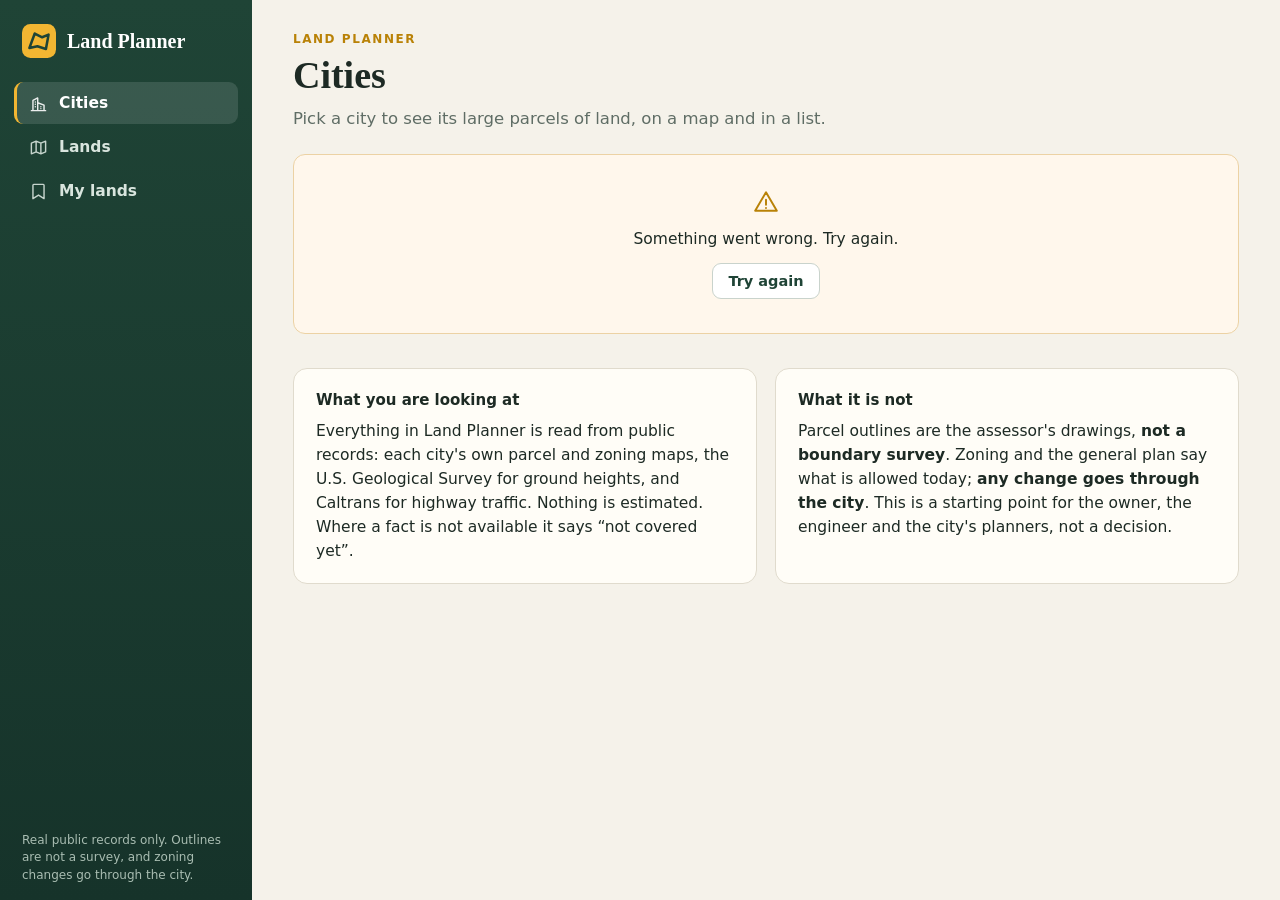
==== web/index.html @ 66069648 "Land Planner is an app: Cities, Lands, My lands and each land's own pages Built by Waggle's coder ag" ====
<!doctype html>
<html lang="en">
<head>
<meta charset="utf-8">
<meta name="viewport" content="width=device-width,initial-scale=1">
<title>Land Planner</title>
<link rel="icon" href="data:image/svg+xml,%3Csvg xmlns='http://www.w3.org/2000/svg' viewBox='0 0 32 32'%3E%3Crect width='32' height='32' rx='8' fill='%23f2b632'/%3E%3Cpath d='M7 22.5 12 9l7 3.5 6-2.5-2.5 13.5-8-2.5-7.5 1.5z' fill='none' stroke='%231f4436' stroke-width='2.4' stroke-linejoin='round'/%3E%3C/svg%3E">
<link rel="stylesheet" href="vendor/leaflet.css">
<link rel="stylesheet" href="style.css">
</head>
<body>
<a class="skip" href="#main">Skip to the page</a>
<div class="app">
  <aside id="side" class="side" aria-label="Land Planner"></aside>
  <main id="main" class="main" tabindex="-1">
    <div class="state loading"><span class="spinner" aria-hidden="true"></span><p>Opening Land Planner…</p></div>
  </main>
</div>
<noscript><p style="padding:24px">Land Planner needs JavaScript turned on in this browser.</p></noscript>
<script src="vendor/leaflet.js"></script>
<script type="module" src="js/main.js"></script>
</body>
</html>
---- web/vendor/leaflet.css ----
/* required styles */

.leaflet-pane,
.leaflet-tile,
.leaflet-marker-icon,
.leaflet-marker-shadow,
.leaflet-tile-container,
.leaflet-pane > svg,
.leaflet-pane > canvas,
.leaflet-zoom-box,
.leaflet-image-layer,
.leaflet-layer {
	position: absolute;
	left: 0;
	top: 0;
	}
.leaflet-container {
	overflow: hidden;
	}
.leaflet-tile,
.leaflet-marker-icon,
.leaflet-marker-shadow {
	-webkit-user-select: none;
	   -moz-user-select: none;
	        user-select: none;
	  -webkit-user-drag: none;
	}
/* Prevents IE11 from highlighting tiles in blue */
.leaflet-tile::selection {
	background: transparent;
}
/* Safari renders non-retina tile on retina better with this, but Chrome is worse */
.leaflet-safari .leaflet-tile {
	image-rendering: -webkit-optimize-contrast;
	}
/* hack that prevents hw layers "stretching" when loading new tiles */
.leaflet-safari .leaflet-tile-container {
	width: 1600px;
	height: 1600px;
	-webkit-transform-origin: 0 0;
	}
.leaflet-marker-icon,
.leaflet-marker-shadow {
	display: block;
	}
/* .leaflet-container svg: reset svg max-width decleration shipped in Joomla! (joomla.org) 3.x */
/* .leaflet-container img: map is broken in FF if you have max-width: 100% on tiles */
.leaflet-container .leaflet-overlay-pane svg {
	max-width: none !important;
	max-height: none !important;
	}
.leaflet-container .leaflet-marker-pane img,
.leaflet-container .leaflet-shadow-pane img,
.leaflet-container .leaflet-tile-pane img,
.leaflet-container img.leaflet-image-layer,
.leaflet-container .leaflet-tile {
	max-width: none !important;
	max-height: none !important;
	width: auto;
	padding: 0;
	}

.leaflet-container img.leaflet-tile {
	/* See: https://bugs.chromium.org/p/chromium/issues/detail?id=600120 */
	mix-blend-mode: plus-lighter;
}

.leaflet-container.leaflet-touch-zoom {
	-ms-touch-action: pan-x pan-y;
	touch-action: pan-x pan-y;
	}
.leaflet-container.leaflet-touch-drag {
	-ms-touch-action: pinch-zoom;
	/* Fallback for FF which doesn't support pinch-zoom */
	touch-action: none;
	touch-action: pinch-zoom;
}
.leaflet-container.leaflet-touch-drag.leaflet-touch-zoom {
	-ms-touch-action: none;
	touch-action: none;
}
.leaflet-container {
	-webkit-tap-highlight-color: transparent;
}
.leaflet-container a {
	-webkit-tap-highlight-color: rgba(51, 181, 229, 0.4);
}
.leaflet-tile {
	filter: inherit;
	visibility: hidden;
	}
.leaflet-tile-loaded {
	visibility: inherit;
	}
.leaflet-zoom-box {
	width: 0;
	height: 0;
	-moz-box-sizing: border-box;
	     box-sizing: border-box;
	z-index: 800;
	}
/* workaround for https://bugzilla.mozilla.org/show_bug.cgi?id=888319 */
.leaflet-overlay-pane svg {
	-moz-user-select: none;
	}

.leaflet-pane         { z-index: 400; }

.leaflet-tile-pane    { z-index: 200; }
.leaflet-overlay-pane { z-index: 400; }
.leaflet-shadow-pane  { z-index: 500; }
.leaflet-marker-pane  { z-index: 600; }
.leaflet-tooltip-pane   { z-index: 650; }
.leaflet-popup-pane   { z-index: 700; }

.leaflet-map-pane canvas { z-index: 100; }
.leaflet-map-pane svg    { z-index: 200; }

.leaflet-vml-shape {
	width: 1px;
	height: 1px;
	}
.lvml {
	behavior: url(#default#VML);
	display: inline-block;
	position: absolute;
	}


/* control positioning */

.leaflet-control {
	position: relative;
	z-index: 800;
	pointer-events: visiblePainted; /* IE 9-10 doesn't have auto */
	pointer-events: auto;
	}
.leaflet-top,
.leaflet-bottom {
	position: absolute;
	z-index: 1000;
	pointer-events: none;
	}
.leaflet-top {
	top: 0;
	}
.leaflet-right {
	right: 0;
	}
.leaflet-bottom {
	bottom: 0;
	}
.leaflet-left {
	left: 0;
	}
.leaflet-control {
	float: left;
	clear: both;
	}
.leaflet-right .leaflet-control {
	float: right;
	}
.leaflet-top .leaflet-control {
	margin-top: 10px;
	}
.leaflet-bottom .leaflet-control {
	margin-bottom: 10px;
	}
.leaflet-left .leaflet-control {
	margin-left: 10px;
	}
.leaflet-right .leaflet-control {
	margin-right: 10px;
	}


/* zoom and fade animations */

.leaflet-fade-anim .leaflet-popup {
	opacity: 0;
	-webkit-transition: opacity 0.2s linear;
	   -moz-transition: opacity 0.2s linear;
	        transition: opacity 0.2s linear;
	}
.leaflet-fade-anim .leaflet-map-pane .leaflet-popup {
	opacity: 1;
	}
.leaflet-zoom-animated {
	-webkit-transform-origin: 0 0;
	    -ms-transform-origin: 0 0;
	        transform-origin: 0 0;
	}
svg.leaflet-zoom-animated {
	will-change: transform;
}

.leaflet-zoom-anim .leaflet-zoom-animated {
	-webkit-transition: -webkit-transform 0.25s cubic-bezier(0,0,0.25,1);
	   -moz-transition:    -moz-transform 0.25s cubic-bezier(0,0,0.25,1);
	        transition:         transform 0.25s cubic-bezier(0,0,0.25,1);
	}
.leaflet-zoom-anim .leaflet-tile,
.leaflet-pan-anim .leaflet-tile {
	-webkit-transition: none;
	   -moz-transition: none;
	        transition: none;
	}

.leaflet-zoom-anim .leaflet-zoom-hide {
	visibility: hidden;
	}


/* cursors */

.leaflet-interactive {
	cursor: pointer;
	}
.leaflet-grab {
	cursor: -webkit-grab;
	cursor:    -moz-grab;
	cursor:         grab;
	}
.leaflet-crosshair,
.leaflet-crosshair .leaflet-interactive {
	cursor: crosshair;
	}
.leaflet-popup-pane,
.leaflet-control {
	cursor: auto;
	}
.leaflet-dragging .leaflet-grab,
.leaflet-dragging .leaflet-grab .leaflet-interactive,
.leaflet-dragging .leaflet-marker-draggable {
	cursor: move;
	cursor: -webkit-grabbing;
	cursor:    -moz-grabbing;
	cursor:         grabbing;
	}

/* marker & overlays interactivity */
.leaflet-marker-icon,
.leaflet-marker-shadow,
.leaflet-image-layer,
.leaflet-pane > svg path,
.leaflet-tile-container {
	pointer-events: none;
	}

.leaflet-marker-icon.leaflet-interactive,
.leaflet-image-layer.leaflet-interactive,
.leaflet-pane > svg path.leaflet-interactive,
svg.leaflet-image-layer.leaflet-interactive path {
	pointer-events: visiblePainted; /* IE 9-10 doesn't have auto */
	pointer-events: auto;
	}

/* visual tweaks */

.leaflet-container {
	background: #ddd;
	outline-offset: 1px;
	}
.leaflet-container a {
	color: #0078A8;
	}
.leaflet-zoom-box {
	border: 2px dotted #38f;
	background: rgba(255,255,255,0.5);
	}


/* general typography */
.leaflet-container {
	font-family: "Helvetica Neue", Arial, Helvetica, sans-serif;
	font-size: 12px;
	font-size: 0.75rem;
	line-height: 1.5;
	}


/* general toolbar styles */

.leaflet-bar {
	box-shadow: 0 1px 5px rgba(0,0,0,0.65);
	border-radius: 4px;
	}
.leaflet-bar a {
	background-color: #fff;
	border-bottom: 1px solid #ccc;
	width: 26px;
	height: 26px;
	line-height: 26px;
	display: block;
	text-align: center;
	text-decoration: none;
	color: black;
	}
.leaflet-bar a,
.leaflet-control-layers-toggle {
	background-position: 50% 50%;
	background-repeat: no-repeat;
	display: block;
	}
.leaflet-bar a:hover,
.leaflet-bar a:focus {
	background-color: #f4f4f4;
	}
.leaflet-bar a:first-child {
	border-top-left-radius: 4px;
	border-top-right-radius: 4px;
	}
.leaflet-bar a:last-child {
	border-bottom-left-radius: 4px;
	border-bottom-right-radius: 4px;
	border-bottom: none;
	}
.leaflet-bar a.leaflet-disabled {
	cursor: default;
	background-color: #f4f4f4;
	color: #bbb;
	}

.leaflet-touch .leaflet-bar a {
	width: 30px;
	height: 30px;
	line-height: 30px;
	}
.leaflet-touch .leaflet-bar a:first-child {
	border-top-left-radius: 2px;
	border-top-right-radius: 2px;
	}
.leaflet-touch .leaflet-bar a:last-child {
	border-bottom-left-radius: 2px;
	border-bottom-right-radius: 2px;
	}

/* zoom control */

.leaflet-control-zoom-in,
.leaflet-control-zoom-out {
	font: bold 18px 'Lucida Console', Monaco, monospace;
	text-indent: 1px;
	}

.leaflet-touch .leaflet-control-zoom-in, .leaflet-touch .leaflet-control-zoom-out  {
	font-size: 22px;
	}


/* layers control */

.leaflet-control-layers {
	box-shadow: 0 1px 5px rgba(0,0,0,0.4);
	background: #fff;
	border-radius: 5px;
	}
.leaflet-control-layers-toggle {
	background-image: url(images/layers.png);
	width: 36px;
	height: 36px;
	}
.leaflet-retina .leaflet-control-layers-toggle {
	background-image: url(images/layers-2x.png);
	background-size: 26px 26px;
	}
.leaflet-touch .leaflet-control-layers-toggle {
	width: 44px;
	height: 44px;
	}
.leaflet-control-layers .leaflet-control-layers-list,
.leaflet-control-layers-expanded .leaflet-control-layers-toggle {
	display: none;
	}
.leaflet-control-layers-expanded .leaflet-control-layers-list {
	display: block;
	position: relative;
	}
.leaflet-control-layers-expanded {
	padding: 6px 10px 6px 6px;
	color: #333;
	background: #fff;
	}
.leaflet-control-layers-scrollbar {
	overflow-y: scroll;
	overflow-x: hidden;
	padding-right: 5px;
	}
.leaflet-control-layers-selector {
	margin-top: 2px;
	position: relative;
	top: 1px;
	}
.leaflet-control-layers label {
	display: block;
	font-size: 13px;
	font-size: 1.08333em;
	}
.leaflet-control-layers-separator {
	height: 0;
	border-top: 1px solid #ddd;
	margin: 5px -10px 5px -6px;
	}

/* Default icon URLs */
.leaflet-default-icon-path { /* used only in path-guessing heuristic, see L.Icon.Default */
	background-image: url(images/marker-icon.png);
	}


/* attribution and scale controls */

.leaflet-container .leaflet-control-attribution {
	background: #fff;
	background: rgba(255, 255, 255, 0.8);
	margin: 0;
	}
.leaflet-control-attribution,
.leaflet-control-scale-line {
	padding: 0 5px;
	color: #333;
	line-height: 1.4;
	}
.leaflet-control-attribution a {
	text-decoration: none;
	}
.leaflet-control-attribution a:hover,
.leaflet-control-attribution a:focus {
	text-decoration: underline;
	}
.leaflet-attribution-flag {
	display: inline !important;
	vertical-align: baseline !important;
	width: 1em;
	height: 0.6669em;
	}
.leaflet-left .leaflet-control-scale {
	margin-left: 5px;
	}
.leaflet-bottom .leaflet-control-scale {
	margin-bottom: 5px;
	}
.leaflet-control-scale-line {
	border: 2px solid #777;
	border-top: none;
	line-height: 1.1;
	padding: 2px 5px 1px;
	white-space: nowrap;
	-moz-box-sizing: border-box;
	     box-sizing: border-box;
	background: rgba(255, 255, 255, 0.8);
	text-shadow: 1px 1px #fff;
	}
.leaflet-control-scale-line:not(:first-child) {
	border-top: 2px solid #777;
	border-bottom: none;
	margin-top: -2px;
	}
.leaflet-control-scale-line:not(:first-child):not(:last-child) {
	border-bottom: 2px solid #777;
	}

.leaflet-touch .leaflet-control-attribution,
.leaflet-touch .leaflet-control-layers,
.leaflet-touch .leaflet-bar {
	box-shadow: none;
	}
.leaflet-touch .leaflet-control-layers,
.leaflet-touch .leaflet-bar {
	border: 2px solid rgba(0,0,0,0.2);
	background-clip: padding-box;
	}


/* popup */

.leaflet-popup {
	position: absolute;
	text-align: center;
	margin-bottom: 20px;
	}
.leaflet-popup-content-wrapper {
	padding: 1px;
	text-align: left;
	border-radius: 12px;
	}
.leaflet-popup-content {
	margin: 13px 24px 13px 20px;
	line-height: 1.3;
	font-size: 13px;
	font-size: 1.08333em;
	min-height: 1px;
	}
.leaflet-popup-content p {
	margin: 17px 0;
	margin: 1.3em 0;
	}
.leaflet-popup-tip-container {
	width: 40px;
	height: 20px;
	position: absolute;
	left: 50%;
	margin-top: -1px;
	margin-left: -20px;
	overflow: hidden;
	pointer-events: none;
	}
.leaflet-popup-tip {
	width: 17px;
	height: 17px;
	padding: 1px;

	margin: -10px auto 0;
	pointer-events: auto;

	-webkit-transform: rotate(45deg);
	   -moz-transform: rotate(45deg);
	    -ms-transform: rotate(45deg);
	        transform: rotate(45deg);
	}
.leaflet-popup-content-wrapper,
.leaflet-popup-tip {
	background: white;
	color: #333;
	box-shadow: 0 3px 14px rgba(0,0,0,0.4);
	}
.leaflet-container a.leaflet-popup-close-button {
	position: absolute;
	top: 0;
	right: 0;
	border: none;
	text-align: center;
	width: 24px;
	height: 24px;
	font: 16px/24px Tahoma, Verdana, sans-serif;
	color: #757575;
	text-decoration: none;
	background: transparent;
	}
.leaflet-container a.leaflet-popup-close-button:hover,
.leaflet-container a.leaflet-popup-close-button:focus {
	color: #585858;
	}
.leaflet-popup-scrolled {
	overflow: auto;
	}

.leaflet-oldie .leaflet-popup-content-wrapper {
	-ms-zoom: 1;
	}
.leaflet-oldie .leaflet-popup-tip {
	width: 24px;
	margin: 0 auto;

	-ms-filter: "progid:DXImageTransform.Microsoft.Matrix(M11=0.70710678, M12=0.70710678, M21=-0.70710678, M22=0.70710678)";
	filter: progid:DXImageTransform.Microsoft.Matrix(M11=0.70710678, M12=0.70710678, M21=-0.70710678, M22=0.70710678);
	}

.leaflet-oldie .leaflet-control-zoom,
.leaflet-oldie .leaflet-control-layers,
.leaflet-oldie .leaflet-popup-content-wrapper,
.leaflet-oldie .leaflet-popup-tip {
	border: 1px solid #999;
	}


/* div icon */

.leaflet-div-icon {
	background: #fff;
	border: 1px solid #666;
	}


/* Tooltip */
/* Base styles for the element that has a tooltip */
.leaflet-tooltip {
	position: absolute;
	padding: 6px;
	background-color: #fff;
	border: 1px solid #fff;
	border-radius: 3px;
	color: #222;
	white-space: nowrap;
	-webkit-user-select: none;
	-moz-user-select: none;
	-ms-user-select: none;
	user-select: none;
	pointer-events: none;
	box-shadow: 0 1px 3px rgba(0,0,0,0.4);
	}
.leaflet-tooltip.leaflet-interactive {
	cursor: pointer;
	pointer-events: auto;
	}
.leaflet-tooltip-top:before,
.leaflet-tooltip-bottom:before,
.leaflet-tooltip-left:before,
.leaflet-tooltip-right:before {
	position: absolute;
	pointer-events: none;
	border: 6px solid transparent;
	background: transparent;
	content: "";
	}

/* Directions */

.leaflet-tooltip-bottom {
	margin-top: 6px;
}
.leaflet-tooltip-top {
	margin-top: -6px;
}
.leaflet-tooltip-bottom:before,
.leaflet-tooltip-top:before {
	left: 50%;
	margin-left: -6px;
	}
.leaflet-tooltip-top:before {
	bottom: 0;
	margin-bottom: -12px;
	border-top-color: #fff;
	}
.leaflet-tooltip-bottom:before {
	top: 0;
	margin-top: -12px;
	margin-left: -6px;
	border-bottom-color: #fff;
	}
.leaflet-tooltip-left {
	margin-left: -6px;
}
.leaflet-tooltip-right {
	margin-left: 6px;
}
.leaflet-tooltip-left:before,
.leaflet-tooltip-right:before {
	top: 50%;
	margin-top: -6px;
	}
.leaflet-tooltip-left:before {
	right: 0;
	margin-right: -12px;
	border-left-color: #fff;
	}
.leaflet-tooltip-right:before {
	left: 0;
	margin-left: -12px;
	border-right-color: #fff;
	}

/* Printing */

@media print {
	/* Prevent printers from removing background-images of controls. */
	.leaflet-control {
		-webkit-print-color-adjust: exact;
		print-color-adjust: exact;
		}
	}
---- web/style.css ----
:root{
  --ink:#1d2a24;--muted:#5f6d65;--paper:#f5f2ea;--card:#fff;--green:#1f4436;--green-deep:#16332a;--green-soft:#e6efe9;
  --gold:#f2b632;--gold-deep:#b98207;--line:#e0dbcd;--line-soft:#ece8dc;--red:#a53a2b;--side:252px;
  --shadow:0 1px 2px #1d2a2410,0 6px 18px #1d2a240d;
}
*{box-sizing:border-box}
[hidden]{display:none!important}
html,body{height:100%}
body{margin:0;background:var(--paper);color:var(--ink);font:15.5px/1.55 "Segoe UI",system-ui,-apple-system,sans-serif}
h1,h2{font-family:Georgia,"Times New Roman",serif;font-weight:600;line-height:1.2;margin:0}
h1{font-size:clamp(28px,3.4vw,38px)}
h2{font-size:21px;margin-bottom:12px}
h3{font-size:15px;margin:0 0 6px}
p{margin:0 0 10px}
a{color:var(--green)}
b{font-weight:650}
.skip{position:absolute;left:-999px;top:8px;background:#fff;padding:8px 12px;border-radius:8px;z-index:3000}
.skip:focus{left:8px}
:focus-visible{outline:3px solid var(--gold);outline-offset:2px}

/* ---- frame */
.app{display:grid;grid-template-columns:var(--side) minmax(0,1fr);min-height:100%}
.side{background:linear-gradient(180deg,var(--green) 0%,var(--green-deep) 100%);color:#e8f0eb;padding:20px 14px 16px;
  position:sticky;top:0;height:100vh;overflow-y:auto;display:flex;flex-direction:column;gap:6px}
.brand{display:flex;align-items:center;gap:11px;color:#fff;text-decoration:none;font:600 20px/1 Georgia,serif;padding:4px 8px 18px}
.brand svg{width:34px;height:34px;flex:none}
.side nav{display:flex;flex-direction:column;gap:2px}
.nav{display:flex;align-items:center;gap:11px;padding:9px 12px;border-radius:9px;color:#d9e5de;text-decoration:none;font-weight:550;border-left:3px solid transparent}
.nav:hover{background:#ffffff14;color:#fff}
.nav.on{background:#ffffff1f;color:#fff;border-left-color:var(--gold)}
.nav .icon{width:19px;height:19px;flex:none;opacity:.9}
.nav.sub{padding:7px 12px 7px 14px;font-weight:500;font-size:14.5px}
.badge{margin-left:auto;background:var(--gold);color:#2b2105;font:700 12px/1 "Segoe UI",sans-serif;font-style:normal;padding:4px 8px;border-radius:99px}
.side-land{margin-top:16px;padding-top:14px;border-top:1px solid #ffffff22}
.side-title{font-size:11.5px;letter-spacing:.13em;text-transform:uppercase;color:var(--gold);margin:0 0 6px 12px}
.side-parcel{display:block;padding:6px 12px 10px;color:#fff;text-decoration:none}
.side-parcel b{display:block;font:600 17px/1.2 Georgia,serif}
.side-parcel span{font-size:13px;color:#c5d5cc}
.side-foot{margin:auto 8px 0;padding-top:18px;font-size:12px;line-height:1.45;color:#a9bdb2}
.main{padding:30px clamp(18px,3.2vw,44px) 56px;min-width:0;outline:none}
.main>*{max-width:1180px}
.main.lands>*{max-width:1560px}

/* ---- page head */
.page-head{margin-bottom:22px}
.kicker{margin:0 0 4px;text-transform:uppercase;letter-spacing:.13em;font-size:12px;font-weight:650;color:var(--gold-deep)}
.kicker a{color:inherit;text-decoration:none}
.kicker a:hover{text-decoration:underline}
.kicker.dark{color:var(--muted)}
.lead{color:var(--muted);font-size:16.5px;margin:8px 0 0;max-width:820px}
.head-row{display:flex;flex-wrap:wrap;gap:14px 24px;align-items:flex-end;justify-content:space-between}
.head-actions{display:flex;flex-wrap:wrap;gap:8px;align-items:center}
.tabs{display:flex;flex-wrap:wrap;gap:2px;margin-top:20px;border-bottom:1px solid var(--line)}
.tabs a{display:flex;align-items:center;gap:8px;padding:10px 15px;color:var(--muted);text-decoration:none;font-weight:600;border-bottom:3px solid transparent;margin-bottom:-1px;border-radius:8px 8px 0 0}
.tabs a:hover{color:var(--ink);background:#fff8}
.tabs a.on{color:var(--green);border-bottom-color:var(--gold);background:#fff}
.tabs .icon{width:17px;height:17px}

/* ---- building blocks */
section{margin:0 0 30px}
.card{background:var(--card);border:1px solid var(--line);border-radius:14px;padding:20px 22px;box-shadow:var(--shadow)}
.card.soft{background:#fffdf7;box-shadow:none}
.card.flush{padding:0;overflow:hidden}
.card>:last-child{margin-bottom:0}
.two{display:grid;grid-template-columns:repeat(auto-fit,minmax(min(340px,100%),1fr));gap:18px;align-items:start}
.two.wide-left{grid-template-columns:minmax(0,1.5fr) minmax(300px,1fr)}
.note-row{display:grid;grid-template-columns:repeat(auto-fit,minmax(min(340px,100%),1fr));gap:18px;margin-top:34px}
.muted{color:var(--muted)}
.fine{color:var(--muted);font-size:13px;line-height:1.5;margin-top:10px}
.fine.foot{margin-top:16px}
.missing{color:var(--muted);font-style:italic}
.icon{width:18px;height:18px;flex:none;vertical-align:-3px}
.icon.huge{width:46px;height:46px;color:var(--gold-deep)}
ul.plain{margin:0;padding-left:19px}
ul.plain li{margin-bottom:7px}
blockquote{margin:10px 0 12px;padding:6px 16px;border-left:4px solid var(--gold);font-family:Georgia,serif;font-size:16.5px}
dl.facts{display:grid;grid-template-columns:auto minmax(0,1fr);gap:7px 18px;margin:0}
dl.facts dt{color:var(--muted)}
dl.facts dd{margin:0;font-weight:600;overflow-wrap:anywhere}
.chip{display:inline-flex;align-items:center;gap:6px;background:var(--green-soft);color:var(--green);font-size:13px;font-weight:600;padding:5px 11px;border-radius:99px;white-space:nowrap}
.chip .icon{width:15px;height:15px}
.swatch,.legend i{display:inline-block;width:12px;height:12px;border-radius:3px;margin-right:7px;vertical-align:-1px;border:1px solid #0002}
.legend{display:flex;flex-wrap:wrap;gap:6px 16px;margin-top:10px;font-size:13px}

/* ---- buttons and fields */
.btn{display:inline-flex;align-items:center;justify-content:center;gap:8px;font:600 14.5px/1 "Segoe UI",system-ui,sans-serif;color:var(--green);background:#fff;
  border:1px solid #c9d3cc;border-radius:9px;padding:10px 15px;cursor:pointer;text-decoration:none;white-space:nowrap}
.btn:hover{border-color:var(--green);background:var(--green-soft)}
.btn.primary{background:var(--green);border-color:var(--green);color:#fff}
.btn.primary:hover{background:var(--green-deep)}
.btn.small{font-size:13px;padding:7px 11px;border-radius:8px}
.btn.small .icon{width:15px;height:15px}
.btn.danger{color:#fff;background:var(--red);border-color:var(--red)}
.btn.save.on{background:var(--green-soft);border-color:#9fc0ad;color:var(--green)}
.btn:disabled{opacity:.55;cursor:default}
button.link{background:none;border:0;padding:0;font:inherit;color:var(--green);text-decoration:underline;cursor:pointer}
input,select{font:inherit;color:inherit}
.field{display:flex;flex-direction:column;gap:5px;min-width:0}
.field>span{font-size:12.5px;font-weight:650;color:var(--muted);letter-spacing:.02em}
.field.inline{flex-direction:row;align-items:center;gap:10px;margin-top:12px}
.field input,.field select{height:40px;border:1px solid #c9d3cc;border-radius:9px;padding:0 11px;background:#fff;min-width:0}
.field select{max-width:100%}
.field input:focus,.field select:focus{border-color:var(--green);outline:3px solid #f2b63266}
.input-icon{position:relative}
.input-icon .icon{position:absolute;left:11px;top:11px;color:var(--muted)}
.input-icon input{padding-left:36px;width:100%}
.range{display:flex;align-items:center;gap:8px}
.range input{width:92px}
.range i{font-style:normal;color:var(--muted)}
.chips{display:flex;gap:5px;margin-top:6px}
.chips button{font:600 12.5px/1 "Segoe UI",sans-serif;border:1px solid #c9d3cc;background:#fff;color:var(--muted);border-radius:99px;padding:5px 10px;cursor:pointer}
.chips button:hover{border-color:var(--green);color:var(--green)}
.chips button.on{background:var(--green);border-color:var(--green);color:#fff}
.check{display:flex;align-items:center;gap:9px;font-weight:550;cursor:pointer;height:40px}
.check input{width:18px;height:18px;accent-color:var(--green)}

/* ---- waiting and problems */
.state{display:flex;flex-direction:column;align-items:center;gap:12px;text-align:center;padding:34px 20px;color:var(--muted)}
.state p{margin:0;max-width:520px}
.state.problem{color:var(--ink);background:#fff7ec;border:1px solid #ecd2a4;border-radius:12px}
.state.problem .icon{width:26px;height:26px;color:var(--gold-deep)}
.spinner{width:26px;height:26px;border-radius:50%;border:3px solid #c9d3cc;border-top-color:var(--green);animation:spin .8s linear infinite}
@keyframes spin{to{transform:rotate(360deg)}}
.notice{background:#fffaf0;border:1px solid #ecd9a8;border-left:4px solid var(--gold);border-radius:10px;padding:13px 16px;margin:0 0 14px}
.notice.warn{background:#fff7ec}
.notice p:last-child{margin:0}
.notice .row{display:flex;flex-wrap:wrap;gap:8px;align-items:center}
.lands-list .notice{margin:12px 14px}
#toast{position:fixed;left:50%;bottom:26px;transform:translate(-50%,20px);background:var(--ink);color:#fff;padding:11px 18px;border-radius:10px;font-weight:600;
  box-shadow:0 8px 24px #0004;opacity:0;pointer-events:none;transition:opacity .2s,transform .2s;z-index:4000;max-width:min(90vw,520px)}
#toast.on{opacity:1;transform:translate(-50%,0)}

/* ---- tables */
.scroll{overflow-x:auto;border:1px solid var(--line);border-radius:12px;background:var(--card)}
table.data{width:100%;border-collapse:collapse;font-size:14.5px}
table.data th,table.data td{text-align:left;padding:9px 13px;border-bottom:1px solid var(--line-soft);vertical-align:top}
table.data tr:last-child td{border-bottom:0}
table.data th{font-size:12px;text-transform:uppercase;letter-spacing:.06em;color:var(--muted);background:#faf8f2;font-weight:650;white-space:nowrap}
table.data .num{text-align:right;white-space:nowrap;font-variant-numeric:tabular-nums}
table.data small{display:block;color:var(--muted);font-size:12.5px;line-height:1.35}

/* ---- cities */
.city-grid{display:grid;grid-template-columns:repeat(auto-fit,minmax(min(360px,100%),1fr));gap:18px}
.city{display:flex;flex-direction:column;gap:14px}
.city h2{font-size:27px;margin:0}
.city-top{display:flex;justify-content:space-between;gap:12px;align-items:flex-start}
.city-top p{margin:2px 0 0}
.city .btn{align-self:flex-start}
.city-count{min-height:150px}
.city-count .state{padding:26px 10px}
.big{display:flex;align-items:baseline;gap:12px;flex-wrap:wrap;margin:0 0 8px}
.big b{font:600 54px/1 Georgia,serif;color:var(--green)}
.big span{font-size:16.5px;color:var(--muted)}
.facts-line{list-style:none;margin:0;padding:0;display:flex;flex-wrap:wrap;gap:4px 18px;color:var(--muted)}
.facts-line b{color:var(--ink)}
.city.more{background:transparent;border-style:dashed;box-shadow:none;justify-content:center}
.city.more h2{font-size:21px;color:var(--muted)}

/* ---- lands */
.filters{display:flex;flex-wrap:wrap;gap:14px 20px;align-items:flex-start;padding:16px 18px;margin-bottom:16px}
.filters .grow{flex:1 1 200px;max-width:250px}
.filters select{width:230px}
.filters .check{margin-top:22px}
.lands-split{display:grid;grid-template-columns:minmax(0,1.6fr) minmax(340px,1fr);gap:18px;align-items:start}
.list-head{display:flex;justify-content:space-between;align-items:center;gap:12px;min-height:54px;padding:9px 12px 9px 16px;border-bottom:1px solid var(--line)}
.count-line{margin:0;color:var(--muted)}
.count-line b{color:var(--ink);font-size:17px}
#list.busy{opacity:.55;transition:opacity .15s .12s}
.lands-list .scroll{border:0;border-radius:0}
.scroll.tall{max-height:calc(100vh - 150px);min-height:320px;overflow-y:auto}
table.lands thead th{position:sticky;top:0;z-index:2;padding:0;box-shadow:0 1px 0 var(--line)}
table.lands thead th:last-child{padding:9px 13px}
.sort{all:unset;box-sizing:border-box;display:flex;gap:6px;align-items:center;width:100%;padding:10px 13px;cursor:pointer;font:inherit;letter-spacing:inherit;text-transform:inherit;color:inherit}
th.num .sort{justify-content:flex-end}
.sort:hover,.sort.on{color:var(--green)}
.sort i{font-style:normal;font-size:10px;width:10px}
.sort:focus-visible{outline:3px solid var(--gold);outline-offset:-3px}
table.lands tbody tr{cursor:pointer}
table.lands tbody tr:hover{background:#faf8f2}
table.lands tbody tr.selected{background:#fdf3d7;box-shadow:inset 4px 0 0 var(--gold)}
table.lands td{vertical-align:middle;padding:8px 11px}
table.lands td small{display:-webkit-box;-webkit-line-clamp:2;-webkit-box-orient:vertical;overflow:hidden}
table.lands td:nth-child(3) b{white-space:nowrap}
table.lands td.actions{padding-left:4px}
a.apn{font-weight:650;white-space:nowrap}
td.actions{text-align:right;white-space:nowrap;width:1%}
.wide-only{display:none}
.lands-map{position:sticky;top:16px}
.map-frame{position:relative;border:1px solid var(--line);border-radius:14px;overflow:hidden;background:#dcd8cc;box-shadow:var(--shadow)}
.map{height:460px;background:#dcd8cc;z-index:0}
.map.tall{height:560px}
.lands-map .map{height:calc(100vh - 215px);min-height:380px}
.picked{position:absolute;left:12px;right:12px;top:54px;z-index:800;background:#fff;border-radius:11px;padding:11px 14px;box-shadow:0 6px 22px #0004;
  display:flex;flex-wrap:wrap;gap:8px 14px;align-items:center;justify-content:space-between}
.picked b{display:block;font:600 17px/1.2 Georgia,serif}
.picked span{font-size:13px;color:var(--muted)}
.picked-actions{display:flex;gap:8px}
.map-switch{display:flex;background:#fff;border-radius:9px;box-shadow:0 1px 5px #0005;overflow:hidden}
.map-switch button{border:0;background:#fff;font:600 12.5px/1 "Segoe UI",sans-serif;padding:9px 11px;cursor:pointer;color:var(--muted)}
.map-switch button.on{background:var(--green);color:#fff}
.leaflet-container{font:inherit}
.leaflet-tooltip{font-size:13px}

/* ---- my lands */
.mine-grid{display:grid;grid-template-columns:repeat(auto-fill,minmax(min(430px,100%),1fr));gap:16px;margin-top:12px}
.mine{display:flex;gap:18px;align-items:flex-start}
.mine-shape{flex:none;background:var(--green);border-radius:12px;display:block;line-height:0;padding:4px}
.mine-shape:hover{background:var(--green-deep)}
.shape.none{display:flex;align-items:center;justify-content:center;color:#c5d5cc;font-size:12px;line-height:1.2}
.mine-body{min-width:0;flex:1}
.mine-body h2{font-size:24px;margin:0}
.mine-body h2 a{text-decoration:none;color:var(--ink)}
.mine-body h2 a:hover{text-decoration:underline}
.mine-body p{margin:3px 0}
.mine-actions{display:flex;flex-wrap:wrap;gap:8px;align-items:center;margin-top:12px}
.confirm{font-size:13.5px;font-weight:600}
.empty{text-align:center;padding:46px 24px;display:flex;flex-direction:column;align-items:center;gap:10px}
.empty p{max-width:460px;color:var(--muted)}

/* ---- one land */
.stats{display:grid;grid-template-columns:repeat(auto-fit,minmax(215px,1fr));gap:14px}
.stat{background:var(--card);border:1px solid var(--line);border-radius:14px;padding:16px 18px;box-shadow:var(--shadow);text-decoration:none;color:inherit;display:block}
a.stat:hover{border-color:#b9c9bf}
.stat .label{display:block;font-size:11.5px;font-weight:650;text-transform:uppercase;letter-spacing:.1em;color:var(--gold-deep);margin-bottom:6px}
.stat b{display:block;font:600 27px/1.2 Georgia,serif;overflow-wrap:anywhere}
.stat b.small{font-size:21px}
.stat b.wait{color:var(--muted)}
.stat span{color:var(--muted);font-size:13px;line-height:1.45;display:block;margin-top:3px}
.view3d{background:linear-gradient(#cfdde6,#eef0ea);border:1px solid var(--line);border-radius:14px;overflow:hidden;box-shadow:var(--shadow)}
.view3d canvas{display:block;width:100%;height:500px;cursor:grab;touch-action:none}
.view3d canvas.dragging{cursor:grabbing}
.controls{display:flex;flex-wrap:wrap;gap:10px 22px;align-items:center;padding:10px 16px;background:var(--card);font-size:14px;border-top:1px solid var(--line)}
.controls label{display:flex;align-items:center;gap:9px}
.controls input{accent-color:var(--green)}
.controls span{color:var(--muted)}
.placeholder{border:2px dashed #cdbf95;background:#fffdf6;box-shadow:none;padding:28px 30px}
.placeholder p{max-width:760px}
.tag{display:inline-block;background:var(--gold);color:#2b2105;font-size:12px;font-weight:700;letter-spacing:.1em;text-transform:uppercase;padding:5px 11px;border-radius:99px;margin-bottom:12px}

/* ---- screen sizes */
@media(min-width:1500px){.wide-only{display:table-cell}}
@media(max-width:1180px){
  .lands-split{grid-template-columns:1fr}
  .lands-map{position:static;order:-1}
  .lands-map .map{height:420px}
  .scroll.tall{max-height:none}
  .two.wide-left{grid-template-columns:1fr}
}
@media(max-width:820px){
  .app{grid-template-columns:1fr}
  .side{position:static;height:auto;flex-direction:row;flex-wrap:wrap;align-items:center;padding:10px 12px;gap:6px}
  .brand{padding:4px 8px;font-size:18px}
  .side nav{flex-direction:row;flex-wrap:wrap}
  .side-land{margin:0;padding:0;border:0;display:flex;flex-wrap:wrap;align-items:center;width:100%}
  .side-title,.side-foot{display:none}
  .side-parcel{padding:6px 10px}
  .side-parcel b{font-size:15px;display:inline}
  .main{padding:20px 14px 40px}
  .map,.map.tall{height:360px}
  .view3d canvas{height:340px}
}
@media print{.side,.controls,.head-actions,.tabs{display:none}.app{display:block}}
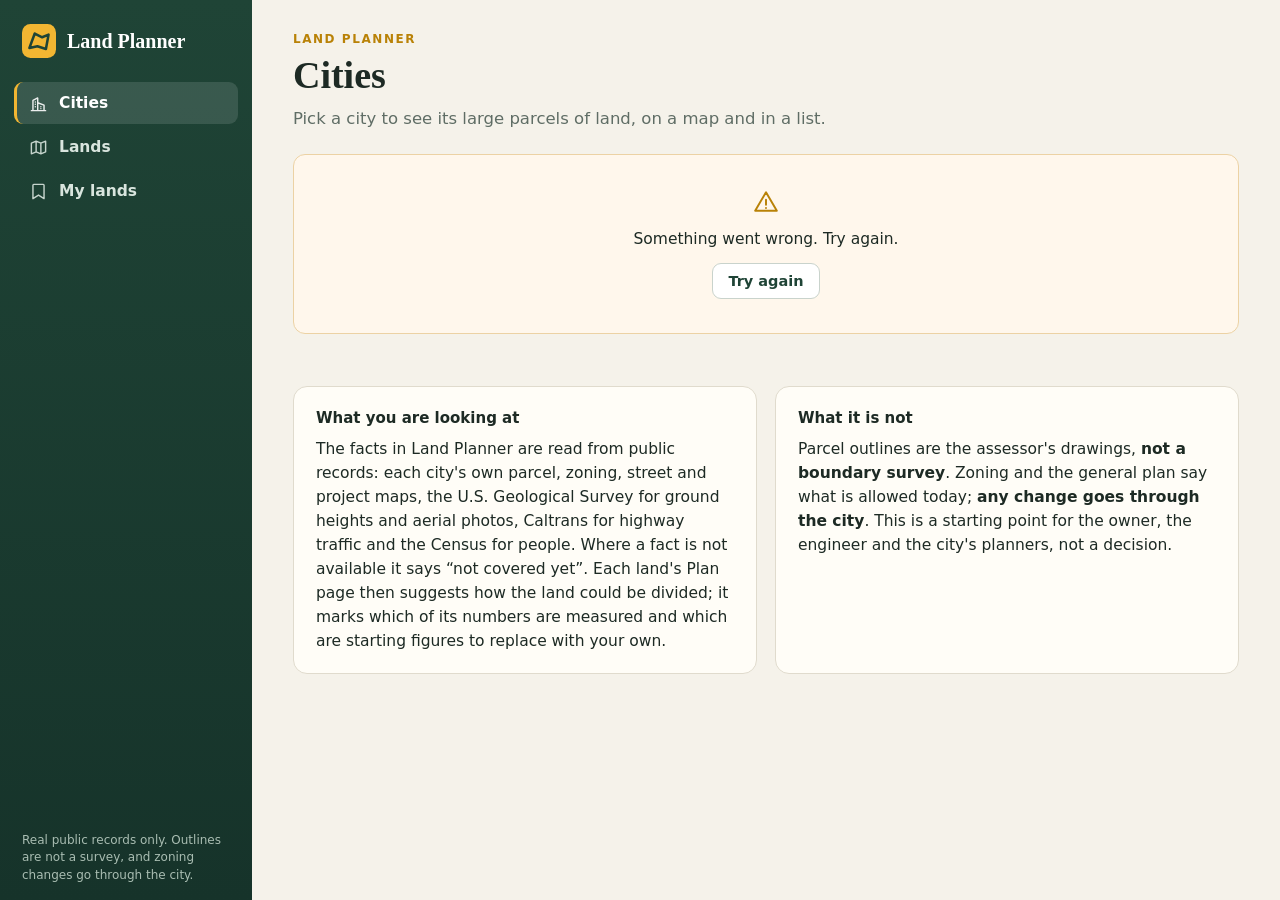
==== commit 52431377: "The Plan page predicts how a parcel should be divided, and the app fills the screen Prediction (land" ====
--- a/web/index.html
+++ b/web/index.html
@@ -7,6 +7,7 @@
 <link rel="icon" href="data:image/svg+xml,%3Csvg xmlns='http://www.w3.org/2000/svg' viewBox='0 0 32 32'%3E%3Crect width='32' height='32' rx='8' fill='%23f2b632'/%3E%3Cpath d='M7 22.5 12 9l7 3.5 6-2.5-2.5 13.5-8-2.5-7.5 1.5z' fill='none' stroke='%231f4436' stroke-width='2.4' stroke-linejoin='round'/%3E%3C/svg%3E">
 <link rel="stylesheet" href="vendor/leaflet.css">
 <link rel="stylesheet" href="style.css">
+<link rel="stylesheet" href="plan.css">
 </head>
 <body>
 <a class="skip" href="#main">Skip to the page</a>
--- a/web/style.css
+++ b/web/style.css
@@ -38,8 +38,9 @@
 .side-parcel span{font-size:13px;color:#c5d5cc}
 .side-foot{margin:auto 8px 0;padding-top:18px;font-size:12px;line-height:1.45;color:#a9bdb2}
 .main{padding:30px clamp(18px,3.2vw,44px) 56px;min-width:0;outline:none}
-.main>*{max-width:1180px}
-.main.lands>*{max-width:1560px}
+/* pages use the whole width; running text keeps a readable line (about 85 characters) and the room goes to
+   cards, maps and tables instead */
+p,li,blockquote{max-width:72ch}
 
 /* ---- page head */
 .page-head{margin-bottom:22px}
@@ -47,7 +48,7 @@
 .kicker a{color:inherit;text-decoration:none}
 .kicker a:hover{text-decoration:underline}
 .kicker.dark{color:var(--muted)}
-.lead{color:var(--muted);font-size:16.5px;margin:8px 0 0;max-width:820px}
+.lead{color:var(--muted);font-size:16.5px;margin:8px 0 0;max-width:72ch}
 .head-row{display:flex;flex-wrap:wrap;gap:14px 24px;align-items:flex-end;justify-content:space-between}
 .head-actions{display:flex;flex-wrap:wrap;gap:8px;align-items:center}
 .tabs{display:flex;flex-wrap:wrap;gap:2px;margin-top:20px;border-bottom:1px solid var(--line)}
@@ -65,6 +66,7 @@
 .two{display:grid;grid-template-columns:repeat(auto-fit,minmax(min(340px,100%),1fr));gap:18px;align-items:start}
 .two.wide-left{grid-template-columns:minmax(0,1.5fr) minmax(300px,1fr)}
 .note-row{display:grid;grid-template-columns:repeat(auto-fit,minmax(min(340px,100%),1fr));gap:18px;margin-top:34px}
+.map-side{display:grid;grid-template-columns:minmax(0,1fr);gap:0 24px;align-items:start}
 .muted{color:var(--muted)}
 .fine{color:var(--muted);font-size:13px;line-height:1.5;margin-top:10px}
 .fine.foot{margin-top:16px}
@@ -81,6 +83,10 @@
 .chip .icon{width:15px;height:15px}
 .swatch,.legend i{display:inline-block;width:12px;height:12px;border-radius:3px;margin-right:7px;vertical-align:-1px;border:1px solid #0002}
 .legend{display:flex;flex-wrap:wrap;gap:6px 16px;margin-top:10px;font-size:13px}
+
+.note-cols{display:grid;grid-template-columns:repeat(auto-fit,minmax(min(380px,100%),1fr));gap:10px 40px;align-items:start}
+.note-plain{background:var(--green-soft);border-radius:12px;padding:14px 18px}
+.note-plain p{margin:0}
 
 /* ---- buttons and fields */
 .btn{display:inline-flex;align-items:center;justify-content:center;gap:8px;font:600 14.5px/1 "Segoe UI",system-ui,sans-serif;color:var(--green);background:#fff;
@@ -154,14 +160,20 @@
 .facts-line{list-style:none;margin:0;padding:0;display:flex;flex-wrap:wrap;gap:4px 18px;color:var(--muted)}
 .facts-line b{color:var(--ink)}
 .city.more{background:transparent;border-style:dashed;box-shadow:none;justify-content:center}
+.city:not(.more){grid-column:1/-1}
+.city-body{display:grid;grid-template-columns:minmax(280px,1fr) minmax(0,2.2fr);gap:22px;align-items:start}
+.city-facts{display:flex;flex-direction:column;gap:14px}
+.city-map{height:clamp(320px,52vh,640px)}
+@media(max-width:1100px){.city-body{grid-template-columns:1fr}}
 .city.more h2{font-size:21px;color:var(--muted)}
+.cities-layout{display:grid;grid-template-columns:minmax(0,1fr);gap:18px 24px;align-items:start}
 
 /* ---- lands */
 .filters{display:flex;flex-wrap:wrap;gap:14px 20px;align-items:flex-start;padding:16px 18px;margin-bottom:16px}
 .filters .grow{flex:1 1 200px;max-width:250px}
 .filters select{width:230px}
 .filters .check{margin-top:22px}
-.lands-split{display:grid;grid-template-columns:minmax(0,1.6fr) minmax(340px,1fr);gap:18px;align-items:start}
+.lands-split{display:grid;grid-template-columns:minmax(460px,1fr) minmax(0,1.25fr);gap:18px;align-items:start}
 .list-head{display:flex;justify-content:space-between;align-items:center;gap:12px;min-height:54px;padding:9px 12px 9px 16px;border-bottom:1px solid var(--line)}
 .count-line{margin:0;color:var(--muted)}
 .count-line b{color:var(--ink);font-size:17px}
@@ -184,12 +196,18 @@
 table.lands td.actions{padding-left:4px}
 a.apn{font-weight:650;white-space:nowrap}
 td.actions{text-align:right;white-space:nowrap;width:1%}
+/* in the list the save button is just its icon (its name is still read out and shown on hover) */
+table.lands .btn.save{padding:7px 9px}
+table.lands .btn.save span{position:absolute;width:1px;height:1px;overflow:hidden;clip-path:inset(50%);white-space:nowrap}
 .wide-only{display:none}
 .lands-map{position:sticky;top:16px}
 .map-frame{position:relative;border:1px solid var(--line);border-radius:14px;overflow:hidden;background:#dcd8cc;box-shadow:var(--shadow)}
-.map{height:460px;background:#dcd8cc;z-index:0}
-.map.tall{height:560px}
-.lands-map .map{height:calc(100vh - 215px);min-height:380px}
+.map{height:clamp(420px,58vh,900px);background:#dcd8cc;z-index:0}
+.map.tall{height:clamp(520px,72vh,1100px)}
+.lands-map .map{height:calc(100vh - 200px);min-height:420px}
+.map-updated{margin:0;max-width:none;padding:7px 12px;font-size:12.5px;line-height:1.45;color:var(--muted);background:#fffdf7;border-top:1px solid var(--line)}
+.map-updated b{color:var(--ink);font-weight:650}
+.map-note{background:#fff;color:var(--ink);font:600 12.5px/1.35 "Segoe UI",sans-serif;padding:6px 10px;border-radius:8px;box-shadow:0 1px 5px #0005;max-width:300px}
 .picked{position:absolute;left:12px;right:12px;top:54px;z-index:800;background:#fff;border-radius:11px;padding:11px 14px;box-shadow:0 6px 22px #0004;
   display:flex;flex-wrap:wrap;gap:8px 14px;align-items:center;justify-content:space-between}
 .picked b{display:block;font:600 17px/1.2 Georgia,serif}
@@ -198,6 +216,7 @@
 .map-switch{display:flex;background:#fff;border-radius:9px;box-shadow:0 1px 5px #0005;overflow:hidden}
 .map-switch button{border:0;background:#fff;font:600 12.5px/1 "Segoe UI",sans-serif;padding:9px 11px;cursor:pointer;color:var(--muted)}
 .map-switch button.on{background:var(--green);color:#fff}
+.map-switch button:focus-visible{outline-offset:-3px}
 .leaflet-container{font:inherit}
 .leaflet-tooltip{font-size:13px}
 
@@ -214,6 +233,7 @@
 .mine-body p{margin:3px 0}
 .mine-actions{display:flex;flex-wrap:wrap;gap:8px;align-items:center;margin-top:12px}
 .confirm{font-size:13.5px;font-weight:600}
+.path{font-family:Consolas,"Courier New",monospace;font-size:12.5px;color:var(--ink);overflow-wrap:anywhere}
 .empty{text-align:center;padding:46px 24px;display:flex;flex-direction:column;align-items:center;gap:10px}
 .empty p{max-width:460px;color:var(--muted)}
 
@@ -227,7 +247,7 @@
 .stat b.wait{color:var(--muted)}
 .stat span{color:var(--muted);font-size:13px;line-height:1.45;display:block;margin-top:3px}
 .view3d{background:linear-gradient(#cfdde6,#eef0ea);border:1px solid var(--line);border-radius:14px;overflow:hidden;box-shadow:var(--shadow)}
-.view3d canvas{display:block;width:100%;height:500px;cursor:grab;touch-action:none}
+.view3d canvas{display:block;width:100%;height:clamp(500px,64vh,1000px);cursor:grab;touch-action:none}
 .view3d canvas.dragging{cursor:grabbing}
 .controls{display:flex;flex-wrap:wrap;gap:10px 22px;align-items:center;padding:10px 16px;background:var(--card);font-size:14px;border-top:1px solid var(--line)}
 .controls label{display:flex;align-items:center;gap:9px}
@@ -238,11 +258,19 @@
 .tag{display:inline-block;background:var(--gold);color:#2b2105;font-size:12px;font-weight:700;letter-spacing:.1em;text-transform:uppercase;padding:5px 11px;border-radius:99px;margin-bottom:12px}
 
 /* ---- screen sizes */
-@media(min-width:1500px){.wide-only{display:table-cell}}
+@media(min-width:1500px){
+  .map-side{grid-template-columns:minmax(0,1.6fr) minmax(380px,1fr)}
+  .map-side table.data th{white-space:normal}
+  .cities-layout{grid-template-columns:minmax(0,2.4fr) minmax(340px,1fr)}
+  .cities-layout .note-row{margin-top:0;grid-template-columns:1fr}
+}
+@media(min-width:2250px){.wide-only{display:table-cell}}
+/* a narrow list drops the Buildings column (the filter above still narrows by it) */
+@media(min-width:1181px) and (max-width:1640px){table.lands th:nth-child(4),table.lands td:nth-child(4){display:none}}
 @media(max-width:1180px){
   .lands-split{grid-template-columns:1fr}
   .lands-map{position:static;order:-1}
-  .lands-map .map{height:420px}
+  .lands-map .map{height:420px;min-height:0}
   .scroll.tall{max-height:none}
   .two.wide-left{grid-template-columns:1fr}
 }
@@ -260,3 +288,73 @@
   .view3d canvas{height:340px}
 }
 @media print{.side,.controls,.head-actions,.tabs{display:none}.app{display:block}}
+
+/* ==== Added: Compare my lands (cmp-), What is being built nearby (near-) ==== */
+.cmp{margin-top:36px}
+.cmp-head{display:flex;flex-wrap:wrap;gap:12px 24px;align-items:flex-end;justify-content:space-between;margin-bottom:8px}
+.cmp-head h2{margin:0}
+.cmp-switch{display:inline-flex;flex-wrap:wrap;border:1px solid #c9d3cc;border-radius:10px;overflow:hidden;background:#fff}
+.cmp-switch button{border:0;background:#fff;color:var(--muted);font:600 14px/1 "Segoe UI",system-ui,sans-serif;padding:11px 16px;cursor:pointer}
+.cmp-switch button+button{border-left:1px solid #c9d3cc}
+.cmp-switch button:hover{color:var(--green);background:var(--green-soft)}
+.cmp-switch button[aria-pressed="true"]{background:var(--green);color:#fff}
+.cmp-switch button:focus-visible{outline-offset:-3px}
+.cmp-one{background:#fffaf0;border:1px solid #ecd9a8;border-left:4px solid var(--gold);border-radius:10px;padding:10px 14px}
+.cmp-scroll{margin-top:10px}
+table.cmp-table{min-width:1280px}
+.cmp-table thead th{padding:0;white-space:nowrap}
+.cmp-table thead th .sort{white-space:nowrap}
+.cmp-plainhead{display:block;padding:10px 13px}
+.cmp-table tbody th{text-transform:none;font-size:inherit;letter-spacing:0;color:inherit;font-weight:inherit;white-space:normal;background:var(--card)}
+.cmp-table .cmp-first{position:sticky;left:0;z-index:1;min-width:130px;box-shadow:1px 0 0 var(--line)}
+.cmp-table thead th:first-child{position:sticky;left:0;z-index:2;box-shadow:1px 0 0 var(--line)}
+.cmp-table td{vertical-align:top}
+.cmp-table td .cmp-tag{vertical-align:1px}
+.cmp-table td.num small{white-space:normal;width:112px;margin-left:auto}
+.cmp-table td:nth-child(4){min-width:200px}
+.cmp-table th,.cmp-table td{padding-left:9px!important;padding-right:9px!important}
+.cmp-table thead th .sort{padding-left:9px;padding-right:9px}
+.cmp-table .cmp-change{margin:7px 0 0;font-size:12.5px;line-height:1.6}
+.cmp-bar{display:flex;height:16px;min-width:180px;border:1px solid #0003;border-radius:5px;overflow:hidden;background:#eee}
+.cmp-bar span{display:block;min-width:2px;border-right:1px solid #fff}
+.cmp-bar span:last-child{border-right:0}
+.cmp-mix{list-style:none;margin:6px 0 0;padding:0;display:flex;flex-wrap:wrap;gap:1px 12px;font-size:12.5px;line-height:1.5}
+.cmp-mix li{margin:0;white-space:nowrap}
+.cmp-mix i{display:inline-block;width:10px;height:10px;border-radius:2px;margin-right:5px;vertical-align:-1px;border:1px solid #0003}
+.cmp-tag{display:inline-block;font-size:11.5px;font-weight:700;line-height:1.3;letter-spacing:.02em;padding:2px 8px;border-radius:99px;background:var(--green-soft);color:var(--green);white-space:nowrap}
+.cmp-tag.gold{background:#fdf3d7;color:#6b4a00}
+.cmp-tag.warn{background:#fff0e0;color:#8a3a00}
+.cmp-tag.best{background:var(--gold);color:#2b2105}
+.cmp-warn{color:#8a3a00!important}
+.cmp-problem th,.cmp-problem td{background:#fff7ec}
+.cmp-nothing{color:var(--muted);font-style:italic}
+
+.near{margin-top:6px}
+.near-grid{display:grid;grid-template-columns:minmax(0,1fr);gap:18px 28px;align-items:start}
+.near-aside{display:grid;grid-template-columns:repeat(auto-fit,minmax(min(320px,100%),1fr));gap:18px;align-items:start}
+.near-counts{font-size:16px}
+.near-projects td:nth-child(5){min-width:280px}
+.near-projects td:nth-child(1){min-width:170px}
+.near-text{max-width:60ch}
+.near-kind{display:inline-flex;align-items:center;gap:7px;white-space:nowrap}
+.near-links{display:flex;flex-wrap:wrap;gap:8px;margin-top:12px}
+.near-pin{display:flex;align-items:center;justify-content:center;width:26px;height:26px;background:#3b2a73;color:#fff;border:2px solid #fff;box-shadow:0 1px 4px #0008;
+  font:700 12px/1 "Segoe UI",system-ui,sans-serif}
+.near-pin b{font-weight:700}
+.near-pin.res{border-radius:50%}
+.near-pin.com{border-radius:3px}
+.near-pin.ind{border-radius:3px;transform:rotate(45deg);width:21px;height:21px;margin:2px}
+.near-pin.ind b{transform:rotate(-45deg)}
+.near-pin.mix{border-radius:13px 13px 3px 3px}
+.near-pin.oth{border-radius:3px 13px}
+.near-pin.sm{display:inline-flex;width:20px;height:20px;font-size:11px;border-width:1.5px;box-shadow:none;vertical-align:-5px;margin-right:6px}
+.near-pin.sm.ind{width:15px;height:15px;margin:3px 9px 3px 3px}
+.near-kind .near-pin.sm{margin-right:0}
+.near-icon{background:none;border:0}
+.legend i.near-signal{display:inline-block;width:10px;height:10px;border-radius:50%;background:#fff;border:2px solid #1d2a24;margin-right:7px;vertical-align:-1px}
+.legend .near-pin.sm{vertical-align:-6px}
+@media(min-width:1500px){
+  .near-grid{grid-template-columns:minmax(0,2.3fr) minmax(340px,1fr)}
+  .near-aside{grid-template-columns:minmax(0,1fr)}
+}
+.size-warn{color:#a05a00!important;white-space:normal}
--- a/web/plan.css
+++ b/web/plan.css
@@ -0,0 +1,175 @@
+/* Styles of the Plan page only (web/js/views/plan.js). Shared styles are in style.css. */
+
+/* ---- head */
+.plan-head{display:grid;grid-template-columns:minmax(0,1fr);gap:12px 28px;align-items:end;margin-bottom:16px}
+.plan-sentence{font-size:clamp(22px,2vw,28px);line-height:1.3;max-width:none}
+.plan-headline .kicker{margin-bottom:6px}
+.plan-actions{display:flex;flex-wrap:wrap;gap:10px;align-items:center}
+.plan-status{grid-column:1/-1;margin:0;min-height:1.4em;font-size:13.5px;color:var(--muted)}
+.plan-status.busy{color:var(--gold-deep)}
+.plan-status.bad{color:var(--red);font-weight:600}
+.plan-status .btn{margin-left:8px}
+@media(min-width:1400px){.plan-head{grid-template-columns:minmax(0,1fr) auto}}
+
+/* a two-way switch */
+.plan-switch{display:inline-flex;border:1px solid #c9d3cc;border-radius:10px;overflow:hidden;background:#fff}
+.plan-switch button{border:0;background:#fff;color:var(--muted);font:600 14px/1 "Segoe UI",system-ui,sans-serif;padding:10px 14px;cursor:pointer}
+.plan-switch button+button{border-left:1px solid #c9d3cc}
+.plan-switch button:hover{color:var(--green);background:var(--green-soft)}
+.plan-switch button.on{background:var(--green);color:#fff}
+.plan-switch button:focus-visible{outline-offset:-3px}
+.plan-switch.small button{font-size:13px;padding:7px 14px}
+
+.plan-wait{display:flex;align-items:center;gap:10px;color:var(--muted);font-size:14px}
+.plan-wait .spinner{width:18px;height:18px;border-width:2px;flex:none}
+.plan-advice p{max-width:none}
+.plan-stats{margin-bottom:24px;grid-template-columns:repeat(auto-fit,minmax(170px,1fr))}
+.plan-stats .stat b{font-size:clamp(20px,1.5vw,27px)}
+.plan-lead{color:var(--muted)}
+
+/* ---- the plan on the land, beside the mix */
+.plan-top{display:grid;grid-template-columns:minmax(0,1fr);gap:20px 24px;align-items:start;margin-bottom:30px}
+.plan-top>section{margin:0}
+@media(min-width:1500px){.plan-top{grid-template-columns:minmax(0,1.55fr) minmax(440px,1fr)}}
+.plan-view-head{display:flex;justify-content:space-between;align-items:center;gap:12px;margin-bottom:12px}
+.plan-view-head h2{margin:0}
+.plan-laid{margin-top:14px}
+.plan-laid ul{margin-bottom:8px}
+.plan-3d canvas{height:clamp(520px,72vh,1100px)}
+
+/* labels and markers on the map */
+.plan-label{position:relative}
+.plan-label span{position:absolute;transform:translate(-50%,-50%);white-space:nowrap;background:#fffffff0;color:var(--ink);
+  font:600 12.5px/1.2 "Segoe UI",sans-serif;padding:4px 8px;border-radius:7px;box-shadow:0 1px 4px #0006;pointer-events:none}
+.plan-label b{font-weight:700}
+.plan-pin{background:none;border:0}
+.plan-ent{display:inline-flex;align-items:center;justify-content:center;width:26px;height:26px;border-radius:50%;border:2px solid #fff;
+  font:800 13px/1 "Segoe UI",sans-serif;color:#fff;box-shadow:0 1px 5px #0007}
+.plan-ent.small{width:20px;height:20px;font-size:11px;margin-right:7px;vertical-align:-5px;box-shadow:none;border-width:1px}
+.plan-ent-existing{background:#1f7a4a}
+.plan-ent-study{background:#c47a00}
+.plan-ent-none{background:#4d5b54}
+.plan-ent-unknown{background:#fff;color:var(--ink);border-color:#4d5b54}
+.legend .plan-key-road{background:#fff;border:2px solid #1d2a24;height:8px;width:22px;border-radius:2px;vertical-align:1px}
+.legend .plan-key-city{background:#8fc3ff;border:2px solid #1d2a24;height:8px;width:22px;border-radius:2px;vertical-align:1px}
+.legend .plan-key-dot{background:#1d2a24;border:2px solid #fff;box-shadow:0 0 0 1px #1d2a24;border-radius:50%}
+.legend .plan-key-dot.hw{background:#1f4436;width:14px;height:14px}
+
+/* ---- the mix */
+.plan-mix h2{margin-bottom:4px}
+.plan-mix-help{margin-top:0}
+.plan-rows{display:flex;flex-direction:column}
+.plan-row{padding:11px 0;border-bottom:1px solid var(--line-soft)}
+.plan-row:last-child{border-bottom:0}
+.plan-row.zero .plan-row-top b{color:var(--muted)}
+.plan-row-top{display:flex;flex-wrap:wrap;align-items:center;gap:6px 10px}
+.plan-row-top label{flex:1;min-width:0}
+.plan-row-ctl{display:flex;align-items:center;gap:12px;margin-top:7px}
+.plan-row-ctl input[type=range]{flex:1;min-width:80px;accent-color:var(--green)}
+.plan-acre{display:inline-flex;align-items:center;gap:6px;color:var(--muted);font-size:13.5px;white-space:nowrap}
+.plan-share{width:52px;text-align:right;font-variant-numeric:tabular-nums;font-weight:650}
+.plan-row-sub{display:flex;flex-wrap:wrap;justify-content:space-between;gap:2px 12px;font-size:13px;color:var(--muted);margin-top:4px}
+.plan-sugg{color:var(--gold-deep);font-weight:600}
+.plan-mix-foot{display:flex;flex-wrap:wrap;justify-content:space-between;align-items:center;gap:8px;margin-top:10px;padding-top:10px;border-top:1px solid var(--line);font-weight:650}
+.plan-notes{margin-top:12px;font-size:14px}
+.plan-notes li{color:var(--muted)}
+
+/* edit boxes */
+.plan-num{width:92px;height:34px;border:1px solid #c9d3cc;border-radius:8px;padding:0 9px;background:#fff;text-align:right;font-variant-numeric:tabular-nums}
+.plan-num:focus{border-color:var(--green);outline:3px solid #f2b63266}
+.plan-num[aria-invalid=true]{border-color:var(--red);background:#fff4f2}
+.plan-in{display:inline-flex;align-items:center;gap:5px;white-space:nowrap}
+.plan-in i{font-style:normal;color:var(--muted);font-size:13px}
+.plan-in .plan-num{width:110px}
+.plan-in.wide .plan-num{width:150px}
+
+/* zoning fit: words and colour together */
+.plan-fit{font-size:12.5px;padding:4px 10px}
+.plan-fit-fits{background:#e3f3e7;color:#1d6b38}
+.plan-fit-review{background:#fdf0d2;color:#7d5300}
+.plan-fit-change{background:#fbe3df;color:#8f2a1d}
+.plan-fit-unknown{background:#eceee9;color:var(--muted)}
+
+/* ---- why */
+.plan-cards{display:grid;grid-template-columns:repeat(auto-fill,minmax(min(360px,100%),1fr));gap:16px;align-items:start}
+.plan-why h3{display:flex;align-items:center;flex-wrap:wrap;gap:4px;font-size:16px}
+.plan-acres{margin-left:auto;font-weight:600;color:var(--muted);font-size:13.5px}
+.plan-score{display:flex;align-items:center;gap:10px;margin:8px 0 10px}
+.plan-score b{font:600 22px/1 Georgia,serif}
+.plan-score span{font-size:12.5px;color:var(--muted)}
+.plan-bar{flex:1;height:10px;border-radius:99px;background:#ece8dc;overflow:hidden}
+.plan-bar i{display:block;height:100%;border-radius:99px}
+.plan-reasons{list-style:none;margin:12px 0 0;padding:0;font-size:14px}
+.plan-reasons li{display:flex;gap:9px;align-items:flex-start;margin-bottom:8px}
+.plan-eff{flex:none;min-width:38px;text-align:center;font:700 12.5px/1 "Segoe UI",sans-serif;padding:4px 6px;border-radius:7px;margin-top:1px}
+.plan-eff.plus{background:#e3f3e7;color:#1d6b38}
+.plan-eff.minus{background:#fbe3df;color:#8f2a1d}
+.plan-eff.zero{background:#eceee9;color:var(--muted)}
+.plan-src{display:inline-block;font-size:11px;font-weight:650;letter-spacing:.03em;color:var(--muted);background:#f3f0e6;border:1px solid var(--line);border-radius:5px;padding:1px 6px;margin-left:2px;white-space:nowrap}
+.plan-left{background:#fbfaf6;box-shadow:none;padding:16px 18px}
+.plan-left h3{font-size:15px}
+.plan-left p{font-size:14px;color:var(--muted)}
+.plan-left summary,.plan-import summary{cursor:pointer;color:var(--green);font-weight:600}
+
+/* ---- buyers */
+.plan-buyers{display:grid;grid-template-columns:repeat(auto-fill,minmax(min(600px,100%),1fr));gap:16px;align-items:start}
+.plan-buyer h3{display:flex;align-items:center;font-size:16px}
+.plan-chips{display:flex;flex-wrap:wrap;gap:6px}
+.plan-desc{max-width:46ch}
+
+/* ---- traffic, market, economy */
+.plan-three{display:grid;grid-template-columns:repeat(auto-fit,minmax(min(440px,100%),1fr));gap:0 20px;align-items:start}
+.plan-sub{margin:18px 0 8px;display:flex;flex-wrap:wrap;align-items:center;gap:8px}
+.plan-tbar{display:block;width:140px;height:9px;background:#ece8dc;border-radius:99px;overflow:hidden}
+.plan-tbar i{display:block;height:100%}
+.plan-ents{list-style:none;margin:0;padding:0}
+.plan-ents li{display:flex;align-items:flex-start;gap:4px;margin-bottom:9px;font-size:14px}
+.plan-econ dd{font-variant-numeric:tabular-nums}
+
+/* ---- costs and money */
+.plan-money{display:grid;grid-template-columns:minmax(0,1fr);gap:0 20px;align-items:start}
+@media(min-width:1500px){.plan-money{grid-template-columns:minmax(0,1.3fr) minmax(0,1fr)}}
+.plan-calc{background:#fff6dc;border:1px solid #ecd28a;border-left:5px solid var(--gold);border-radius:10px;padding:11px 14px;max-width:none}
+.plan-add{display:flex;flex-wrap:wrap;gap:10px 14px;align-items:flex-end;margin:14px 0 4px}
+.plan-add .field input{width:220px}
+.plan-x{margin-left:8px;padding:4px 8px}
+.plan-import{margin-top:16px;border-top:1px solid var(--line);padding-top:12px}
+.plan-import-row{display:flex;flex-wrap:wrap;gap:12px 18px;align-items:flex-end;margin-bottom:12px}
+.plan-import textarea{font:13.5px/1.45 Consolas,"Courier New",monospace;border:1px solid #c9d3cc;border-radius:9px;padding:8px 10px;width:100%;max-width:640px;resize:vertical}
+.plan-import code{font-size:12.5px;background:#f3f0e6;padding:1px 5px;border-radius:4px}
+.plan-import .notice{margin-top:10px}
+.plan-sum{margin-top:16px;align-items:center}
+.plan-sum dd small{color:var(--muted);font-weight:400;margin-left:6px}
+.plan-profit{font:600 22px/1.2 Georgia,serif;color:var(--green)}
+
+/* ---- every figure */
+.plan-fig-groups{display:grid;grid-template-columns:repeat(auto-fill,minmax(min(470px,100%),1fr));gap:16px;align-items:start}
+.plan-figs{display:flex;flex-direction:column}
+.plan-fig{padding:10px 0;border-bottom:1px solid var(--line-soft)}
+.plan-fig:last-child{border-bottom:0}
+.plan-fig-top{display:flex;justify-content:space-between;align-items:flex-start;gap:10px;font-weight:600}
+.plan-fig-ctl{display:flex;flex-wrap:wrap;gap:8px;align-items:center;margin-top:6px}
+.plan-fig .fine{margin-top:5px}
+.plan-tag{display:inline-block;flex:none;font-size:11px;font-weight:700;letter-spacing:.04em;padding:3px 8px;border-radius:99px;white-space:nowrap}
+.plan-tag.measured{background:#dcebf7;color:#1e4f78}
+.plan-tag.assumption{background:#f3eedf;color:#6d5a24}
+.plan-tag.yours{background:var(--green);color:#fff}
+.plan-limits{background:#fffdf7;box-shadow:none}
+
+/* ---- narrow screens */
+@media(max-width:820px){
+  .plan-row-ctl{flex-wrap:wrap}
+  .plan-row-ctl input[type=range]{flex-basis:100%}
+  .plan-3d canvas{height:360px}
+  .plan-switch button{padding:9px 10px;font-size:13px}
+}
+
+/* ---- print: the plan as a document, without the controls */
+@media print{
+  .plan-actions,.plan-switch,.plan-status,.plan-import,.plan-add,.plan-x,.plan-mix-help,#planSuggested,
+  .plan-row-ctl input[type=range],[data-reset],.leaflet-control-container{display:none!important}
+  .plan-num{border:0;background:none;padding:0;width:auto;text-align:left}
+  .plan-top,.plan-money,.plan-three{display:block}
+  .card,.stat,.plan-why,.plan-buyer,.plan-fig-group{break-inside:avoid;box-shadow:none}
+  .map.tall,.plan-3d canvas{height:520px}
+}
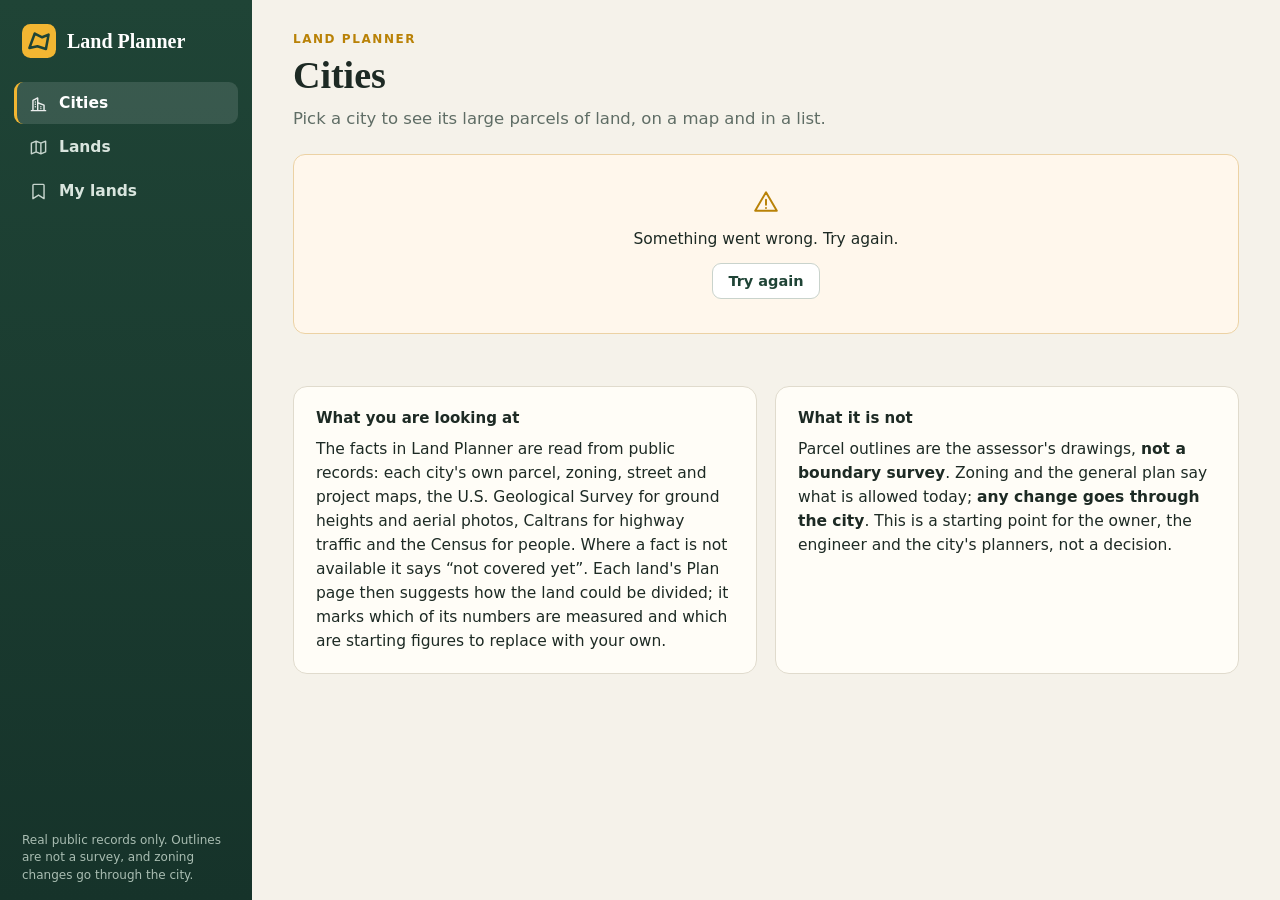
==== commit 3499ba69: "Forecast page: ten years ahead for any parcel, or several lands as one site People and homes by year" ====
--- a/web/index.html
+++ b/web/index.html
@@ -8,6 +8,7 @@
 <link rel="stylesheet" href="vendor/leaflet.css">
 <link rel="stylesheet" href="style.css">
 <link rel="stylesheet" href="plan.css">
+<link rel="stylesheet" href="forecast.css">
 </head>
 <body>
 <a class="skip" href="#main">Skip to the page</a>
--- a/web/forecast.css
+++ b/web/forecast.css
@@ -0,0 +1,215 @@
+/* Styles of the Forecast page (web/js/views/forecast.js), and its way in from My lands. Shared styles are in style.css. */
+
+/* ---- My lands: tick the lands to forecast together */
+.mine-tools{display:flex;flex-wrap:wrap;justify-content:space-between;align-items:center;gap:10px 20px}
+.mine-forecast{display:flex;flex-wrap:wrap;align-items:center;gap:8px 14px}
+.mine-forecast .fine{margin:0}
+.mine-forecast .icon{width:17px;height:17px}
+.mine-pick{height:auto;font-size:13.5px;margin-right:4px}
+
+/* ---- head */
+.fc-head{margin-bottom:16px}
+.fc-together{margin:12px 0 0;max-width:110ch}
+.fc-years-line{margin:8px 0 0;color:var(--muted);font-size:14px;max-width:none}
+.fc-top{display:grid;grid-template-columns:minmax(0,1fr);gap:16px 20px;align-items:start;margin-bottom:30px}
+.fc-top>section{margin:0}
+.fc-stats{grid-template-columns:repeat(auto-fit,minmax(min(150px,100%),1fr));gap:12px}
+.fc-stats .stat{padding:14px 15px}
+.fc-stats .stat b{font-size:clamp(21px,1.6vw,27px)}
+.fc-advice h2{margin-bottom:8px}
+.fc-advice-list li{max-width:none;margin-bottom:9px}
+.fc-advice-list li:last-child{margin-bottom:0}
+@media(min-width:1400px){.fc-top{grid-template-columns:minmax(0,1.15fr) minmax(0,1fr);align-items:stretch}.fc-stats{grid-template-columns:repeat(3,minmax(0,1fr));align-content:stretch}}
+
+/* ---- shared */
+.fc-sec-head{display:flex;flex-wrap:wrap;justify-content:space-between;align-items:center;gap:10px 18px;margin-bottom:10px}
+.fc-sec-head h2{margin:0}
+.fc-intro{color:var(--muted);max-width:110ch}
+.fc-summary{max-width:none;font-size:15px}
+.fc-sub{margin:16px 0 4px;font-size:13.5px;color:var(--muted);text-transform:uppercase;letter-spacing:.06em}
+.fc-chart{min-height:40px;width:100%}
+.fc-legend{margin:6px 0 12px;font-size:12.5px}
+.fc-rests{font-size:13px;color:var(--muted);margin-top:12px;max-width:none;line-height:1.7}
+.fc-rests b{color:var(--ink)}
+.fc-links{display:flex;flex-wrap:wrap;gap:8px;margin-top:12px}
+.fc-status{min-height:1.4em;font-size:13.5px;color:var(--muted);max-width:none}
+.fc-status.busy{color:var(--gold-deep)}
+.fc-status.ok{color:var(--green);font-weight:600}
+.fc-status.bad{color:var(--red);font-weight:600}
+.fc-status .btn{margin-left:8px}
+.fc-no{color:var(--red)}
+.fc-again{margin-top:12px}
+
+/* tags: measured / official forecast / starting figure / your figure / may not all be built */
+.fc-tag{display:inline-block;font-size:11px;font-weight:700;letter-spacing:.03em;padding:2px 8px;border-radius:99px;white-space:nowrap;vertical-align:1px}
+.fc-tag.measured{background:#dcebf7;color:#1e4f78}
+.fc-tag.official{background:#e6efe9;color:var(--green)}
+.fc-tag.start{background:#f3eedf;color:#6d5a24}
+.fc-tag.yours{background:var(--green);color:#fff}
+.fc-tag.unsure{background:#fff0e0;color:#8a3a00}
+.fc-against{font-weight:600;white-space:nowrap}
+.fc-against.higher{color:#1d6b38}
+.fc-against.lower{color:#8f2a1d}
+td .fc-tag{margin-bottom:2px}
+
+/* year tables: last year as background, this year, years 1 to 5 in focus, 6 to 10 lighter */
+.fc table.data th small{display:block;text-transform:none;letter-spacing:0;font-weight:500;font-size:11.5px}
+.fc table.data td small{display:block}
+table.fc-years td:first-child{white-space:nowrap}
+table.fc-years td:first-child small{display:block;font-size:11.5px}
+table.fc-years td.num small{display:block;color:var(--muted);font-size:12px}
+.fc-y-bg td{background:#f6f4ee;color:var(--muted);font-style:italic}
+.fc-y-now td{background:#fffaf0}
+.fc-y-now td:first-child{box-shadow:inset 4px 0 0 var(--gold-deep)}
+.fc-y-focus td{background:#fdf3d7;color:var(--ink)}
+.fc-y-focus td:first-child{box-shadow:inset 4px 0 0 var(--gold)}
+.fc-y-later td{color:#6f7a73}
+.fc-y-later td b{font-weight:500}
+table.fc-compact{font-size:13.5px}
+table.fc-compact th,table.fc-compact td{padding:7px 9px}
+table.fc-compact th{white-space:normal;min-width:70px}
+tr.fc-unsure td{background:#fffaf2}
+
+/* ---- charts (inline SVG, drawn at the width of their box) */
+.fc-svg{display:block;width:100%;height:auto;overflow:visible;-webkit-print-color-adjust:exact;print-color-adjust:exact}
+.fc-svg text{font:12px "Segoe UI",system-ui,sans-serif;fill:var(--muted)}
+.fc-svg .fc-unit{font-weight:650;fill:var(--ink)}
+.fc-svg .fc-pt-lab{font-weight:650;fill:#7a5600}
+.fc-svg .fc-focus-lab{font-size:11.5px;font-weight:650;fill:#8a6400;letter-spacing:.04em}
+.fc-grid{stroke:#ece8dc;stroke-width:1}
+.fc-grid.zero{stroke:#b9b4a6}
+.fc-focus{fill:#f2b632;fill-opacity:.12}
+.fc-now{stroke:#b98207;stroke-width:1.5;stroke-dasharray:4 4}
+.fc-band{fill:#1f4436;fill-opacity:.17;stroke:none}
+.fc-band.bg{fill-opacity:.08}
+.fc-line{fill:none;stroke:#1f4436;stroke-width:2.6;stroke-linejoin:round;stroke-linecap:round}
+.fc-line.bg{stroke:#8ea79a;stroke-dasharray:5 4}
+.fc-line.lists{stroke:#3f6f99;stroke-width:2.2;stroke-dasharray:7 4}
+.fc-line.use{stroke-width:2.8}
+.fc-dot{fill:#1f4436;stroke:#fff;stroke-width:1.5}
+.fc-dot.lists{fill:#3f6f99}
+.fc-dot.use{stroke:#fff}
+.fc-counted{fill:#f2b632;stroke:#7a5600;stroke-width:2}
+.fc-bar{fill:#7ea7c9}
+.fc-bar.site{fill:#8a6bbd}
+.fc-hit{fill:transparent}
+.fc-hit:hover{fill:#1f443612}
+/* legend keys */
+.fc-key{display:inline-block;width:18px;height:10px;border-radius:3px;margin-right:7px;vertical-align:0;border:0}
+.fc-key.band{background:#1f44362b}
+.fc-key.line{height:3px;vertical-align:3px;background:#1f4436}
+.fc-key.counted{width:11px;height:11px;border-radius:50%;background:#f2b632;border:2px solid #7a5600}
+.fc-key.focus{background:#f2b6322e;border:1px solid #e6cf8f}
+.fc-key.now{width:0;height:12px;border-left:2px dashed #b98207;border-radius:0}
+.fc-key.bar{background:#7ea7c9}
+.fc-key.bar.site{background:#8a6bbd}
+.fc-key.lists{height:0;border-top:3px dashed #3f6f99;border-radius:0;vertical-align:3px}
+.fc-key.site{background:#f2b63244;border:2px solid #f2b632}
+.fc-key.ring{background:transparent;border:2px dashed #5f6d65}
+
+/* ---- people and homes */
+.fc-people{display:grid;grid-template-columns:minmax(0,1fr);gap:18px 22px;align-items:start}
+.fc-people h3{margin-bottom:8px}
+.fc-people-readings .scroll{margin-bottom:0}
+.fc-gap{margin-top:18px}
+tr.fc-ring-on td{background:#fdf3d7}
+/* medium screens: the chart across the top, the year table and the readings side by side under it;
+   wide screens: the chart and the readings on the left, the year table down the right */
+@media(min-width:1100px){
+  .fc-people{grid-template-columns:minmax(0,.85fr) minmax(0,1.15fr)}
+  .fc-people-chart{grid-column:1/-1}
+}
+@media(min-width:1600px){
+  .fc-people{grid-template-columns:minmax(0,1.4fr) minmax(0,1fr)}
+  .fc-people-chart{grid-column:1;grid-row:1}
+  .fc-people-table{grid-column:2;grid-row:1/span 2}
+  .fc-people-readings{grid-column:1;grid-row:2}
+}
+
+/* ---- income areas */
+.fc-income{display:grid;grid-template-columns:minmax(0,1fr);gap:18px 22px;align-items:start}
+.fc-map{height:clamp(380px,52vh,640px)}
+/* medium: map and summary side by side, the tract table under them; wide: the tract table down the right */
+@media(min-width:1100px){
+  .fc-income{grid-template-columns:minmax(0,1.1fr) minmax(0,1fr)}
+  .fc-income-tracts{grid-column:1/-1}
+}
+.fc-tracts thead th{white-space:normal}
+@media(min-width:1600px){
+  .fc-income{grid-template-columns:minmax(0,1fr) minmax(0,1fr)}
+  .fc-income-map{grid-column:1;grid-row:1}
+  .fc-income-text{grid-column:1;grid-row:2}
+  .fc-income-tracts{grid-column:2;grid-row:1/span 2}
+}
+.fc-dirs{display:grid;grid-template-columns:repeat(auto-fit,minmax(min(140px,100%),1fr));gap:10px;margin:4px 0 6px}
+.fc-dirs>div{background:#faf8f2;border:1px solid var(--line-soft);border-radius:10px;padding:9px 12px}
+.fc-dirs .label{display:block;font-size:11.5px;font-weight:650;text-transform:uppercase;letter-spacing:.1em;color:var(--gold-deep)}
+.fc-dirs b{display:block;font:600 21px/1.25 Georgia,serif}
+.fc-dirs span:last-child{font-size:12.5px;color:var(--muted)}
+.fc-income .facts{margin-top:12px}
+.fc-tracts .scroll{max-height:clamp(420px,70vh,980px);overflow-y:auto}
+.fc-tracts thead th{position:sticky;top:0;z-index:1;box-shadow:0 1px 0 var(--line)}
+.fc-tracts .swatch{border-radius:50%;border-color:#1d2a24aa}
+.fc-ring-label{position:relative}
+.fc-ring-label span{position:absolute;transform:translate(-50%,-50%);background:#fffffff0;color:var(--ink);font:700 11.5px/1 "Segoe UI",sans-serif;padding:3px 7px;border-radius:6px;box-shadow:0 1px 4px #0006;white-space:nowrap;pointer-events:none}
+
+/* ---- homes needed, shops, jobs */
+.fc-needs{display:grid;grid-template-columns:minmax(0,1fr);gap:18px;align-items:start}
+.fc-need h3{font-size:18px;font-family:Georgia,serif;margin-bottom:6px}
+.fc-need .scroll{margin-top:10px}
+.fc-totals{margin-top:12px;font-size:14px}
+.fc-totals dd small{display:inline;margin-left:6px;color:var(--muted);font-weight:400}
+/* wide screens: homes and shops side by side; jobs across the width with its charts beside its tables; stages under */
+@media(min-width:1600px){
+  .fc-needs{grid-template-columns:repeat(2,minmax(0,1fr))}
+  .fc-wide,.fc-stages{grid-column:1/-1}
+  .fc-wide .fc-need-body{display:grid;grid-template-columns:minmax(0,1fr) minmax(0,1fr);gap:0 26px;align-items:start}
+  .fc-wide .fc-need-body .scroll:first-child{margin-top:0}
+}
+
+/* ---- traffic */
+.fc-traffic{display:grid;grid-template-columns:minmax(0,1fr);gap:18px 22px;align-items:start}
+.fc-traffic h3{margin-bottom:6px}
+@media(min-width:1100px){.fc-traffic{grid-template-columns:minmax(0,1.3fr) minmax(0,1fr)}}
+
+/* ---- the site's own land */
+.fc-landgrid{display:grid;grid-template-columns:minmax(0,1fr);gap:18px 22px;align-items:start}
+.fc-uses{list-style:none;margin:8px 0 0;padding:0;font-size:13.5px}
+.fc-uses li{display:flex;gap:9px;align-items:flex-start;margin-bottom:7px;max-width:none}
+.fc-uses i{flex:none;width:13px;height:13px;border-radius:3px;margin-top:4px;border:1px solid #0003}
+.fc-steps{display:grid;grid-template-columns:repeat(auto-fit,minmax(min(300px,100%),1fr));gap:16px;margin:18px 0}
+.fc-step .kicker{margin-bottom:2px}
+.fc-step h3{font:600 18px/1.25 Georgia,serif;margin-bottom:8px}
+.fc-step li{font-size:14.5px}
+.fc-after{display:grid;grid-template-columns:repeat(auto-fit,minmax(min(380px,100%),1fr));gap:8px 36px}
+@media(min-width:1600px){.fc-landgrid{grid-template-columns:minmax(0,1.2fr) minmax(0,1fr)}}
+
+/* ---- figures you can change */
+/* the groups flow down columns, so short groups do not leave holes */
+.fc-fig-groups{column-width:360px;column-gap:16px;margin-top:8px}
+.fc-fig-groups>.card{break-inside:avoid;margin-bottom:16px}
+.fc-fig{padding:10px 0;border-bottom:1px solid var(--line-soft)}
+.fc-fig:last-child{border-bottom:0;padding-bottom:0}
+.fc-fig-top{display:flex;justify-content:space-between;align-items:flex-start;gap:10px;font-weight:600}
+.fc-fig-ctl{display:flex;flex-wrap:wrap;gap:8px;align-items:center;margin-top:6px}
+.fc-fig .fine{margin-top:5px}
+.fc-last{margin-top:6px}
+
+/* ---- narrow screens */
+@media(max-width:820px){
+  .fc-sec-head .plan-switch{width:100%}
+  .fc-sec-head .plan-switch button{flex:1}
+  .fc-map{height:340px}
+}
+
+/* ---- print: the forecast as a document, without the controls */
+@media print{
+  .fc .head-actions,.fc .plan-switch,.fc-status,[data-reset],[data-reset-all],[data-ask-again],.fc-links,.fc-rests button,.leaflet-control-container{display:none!important}
+  .fc .plan-num{border:0;background:none;padding:0;width:auto;text-align:left}
+  .fc-top,.fc-people,.fc-income,.fc-needs,.fc-traffic,.fc-landgrid{display:block}
+  .fc .card,.fc .stat,.fc-step,.fc-fig{break-inside:avoid;box-shadow:none}
+  .fc-tracts .scroll{max-height:none;overflow:visible}
+  .fc-map{height:460px}
+  .fc-y-focus td,.fc-y-now td,.fc-y-bg td{-webkit-print-color-adjust:exact;print-color-adjust:exact}
+  .fc .card{margin-bottom:12px}
+}
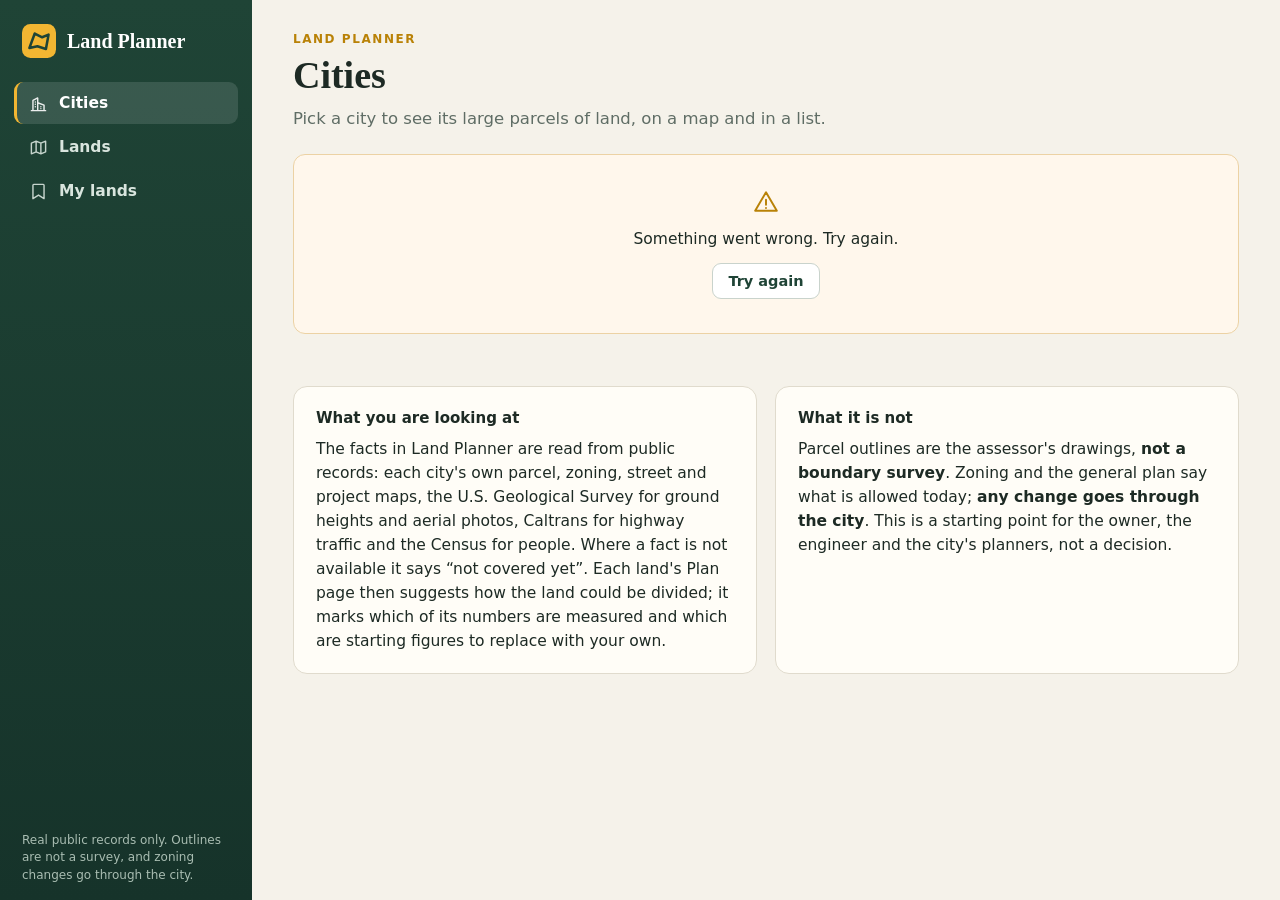
==== commit cc7f92f9: "Present to the city: a full-screen, slide-by-slide presentation of a site Seventeen slides built fro" ====
--- a/web/index.html
+++ b/web/index.html
@@ -9,6 +9,7 @@
 <link rel="stylesheet" href="style.css">
 <link rel="stylesheet" href="plan.css">
 <link rel="stylesheet" href="forecast.css">
+<link rel="stylesheet" href="present.css">
 </head>
 <body>
 <a class="skip" href="#main">Skip to the page</a>
--- a/web/forecast.css
+++ b/web/forecast.css
@@ -44,6 +44,7 @@
 .fc-tag{display:inline-block;font-size:11px;font-weight:700;letter-spacing:.03em;padding:2px 8px;border-radius:99px;white-space:nowrap;vertical-align:1px}
 .fc-tag.measured{background:#dcebf7;color:#1e4f78}
 .fc-tag.official{background:#e6efe9;color:var(--green)}
+.fc-tag.city{background:#efe6f7;color:#5a3d7a}
 .fc-tag.start{background:#f3eedf;color:#6d5a24}
 .fc-tag.yours{background:var(--green);color:#fff}
 .fc-tag.unsure{background:#fff0e0;color:#8a3a00}
@@ -195,18 +196,157 @@
 .fc-fig .fine{margin-top:5px}
 .fc-last{margin-top:6px}
 
+/* ---- jump links, stuck to the top of the screen */
+.fc-jump{position:sticky;top:0;z-index:900;display:flex;flex-wrap:wrap;gap:4px;margin:0 0 18px;padding:7px 0;
+  background:var(--paper);box-shadow:0 1px 0 var(--line)}
+.fc-jump button{flex:none;border:1px solid #c9d3cc;background:#fff;color:var(--green);font:600 12.5px/1 "Segoe UI",system-ui,sans-serif;padding:6px 10px;border-radius:99px;cursor:pointer;white-space:nowrap}
+.fc-eco-table table.data th,.fc-res table.data th,.fc-plan-card table.data th{white-space:normal}
+.fc-eco-table table.data td,.fc-eco-table table.data th,.fc-res table.data td,.fc-res table.data th,.fc-plan-card table.data td{padding:8px 10px}
+.fc-jump button:hover{background:var(--green-soft);border-color:var(--green)}
+.fc-jump button.key{background:var(--green);border-color:var(--green);color:#fff}
+.fc>section,.fc>.fc-top{scroll-margin-top:96px}
+/* on a phone the links scroll sideways in one line instead of taking half the screen */
+@media(max-width:820px){.fc-jump{flex-wrap:nowrap;overflow-x:auto;scrollbar-width:thin}.fc>section,.fc>.fc-top{scroll-margin-top:56px}}
+.fc-wait{padding:14px 0}
+.fc-wait-problem{padding:20px}
+
+/* ---- site plan */
+.fc-plan{display:grid;grid-template-columns:minmax(0,1fr);gap:18px 22px;align-items:start}
+.fc-plan .fc-map{height:clamp(420px,62vh,760px)}
+.fc-plan-card h3:first-child{margin-top:0}
+.fc-key.street{height:6px;vertical-align:2px;background:#fff;border:1.5px solid #1d2a24}
+.fc-key.city-street{height:6px;vertical-align:2px;background:#8fc3ff;border:1.5px solid #1d2a24}
+@media(min-width:1100px){.fc-plan{grid-template-columns:minmax(0,1.25fr) minmax(0,1fr)}}
+@media(min-width:1600px){.fc-plan{grid-template-columns:minmax(0,1.5fr) minmax(0,1fr)}}
+
+/* ---- the city's economy */
+.fc-eco-charts{display:grid;grid-template-columns:minmax(0,1fr);gap:16px}
+.fc-eco-charts h3,.fc-wx h3{margin-bottom:4px}
+.fc-eco-bottom{display:grid;grid-template-columns:minmax(0,1fr);gap:16px 20px;align-items:start;margin-top:16px}
+.fc-line.alt{stroke:#b98207}
+.fc-dot.alt{fill:#b98207}
+.fc-line.jobless{stroke:#a53a2b}
+.fc-dot.jobless{fill:#a53a2b}
+.fc-line.loan{stroke:#3f6f99;stroke-dasharray:7 4}
+.fc-dot.loan{fill:#3f6f99}
+.fc-bar.partial{fill:#7ea7c9;fill-opacity:.4;stroke:#3f6f99;stroke-dasharray:3 2}
+.fc-svg .fc-pt-lab.small{font-size:11px;font-weight:600}
+.fc-key.line.alt{background:#b98207}
+.fc-key.line.jobless{background:#a53a2b}
+.fc-key.line.loan{background:none;height:0;border-top:3px dashed #3f6f99;border-radius:0}
+.fc-key.bar.partial{background:#7ea7c966;border:1px dashed #3f6f99}
+@media(min-width:900px){.fc-eco-charts{grid-template-columns:repeat(2,minmax(0,1fr))}}
+@media(min-width:1600px){.fc-eco-charts{grid-template-columns:repeat(4,minmax(0,1fr))}.fc-eco-bottom{grid-template-columns:minmax(0,1fr) minmax(0,2fr)}}
+
+/* ---- weather */
+.fc-wx-stats{grid-template-columns:repeat(auto-fit,minmax(min(170px,100%),1fr));gap:12px;margin-bottom:16px}
+.fc-wx-stats .stat b,.fc-res-stats .stat b{font-size:clamp(20px,1.5vw,25px)}
+.fc-wx{display:grid;grid-template-columns:minmax(0,1fr);gap:16px 20px;align-items:start}
+.fc-wx-facts{margin-top:16px}
+.fc-line.hot{stroke:#c0392b}
+.fc-dot.hot{fill:#c0392b}
+.fc-line.cold{stroke:#2a6fb0}
+.fc-dot.cold{fill:#2a6fb0}
+.fc-line.thin{stroke:#8ea79a;stroke-width:1.6}
+.fc-dot.small{r:2.4;fill:#5f7d6d;stroke-width:1}
+.fc-line.trend{stroke:#a53a2b;stroke-width:2.6}
+.fc-line.trend.ahead{stroke-dasharray:6 5}
+.fc-bar.rain{fill:#5b8fb9}
+.fc-key.line.hot{background:#c0392b}
+.fc-key.line.cold{background:#2a6fb0}
+.fc-key.line.thin{background:#8ea79a}
+.fc-key.line.trend{background:#a53a2b}
+.fc-key.line.trend.ahead{background:none;height:0;border-top:3px dashed #a53a2b;border-radius:0}
+.fc-key.bar.rain{background:#5b8fb9}
+@media(min-width:1100px){.fc-wx{grid-template-columns:minmax(0,1fr) minmax(0,1fr)}}
+
+/* ---- hazards: the level in words and a mark, as well as colour */
+.fc-haz-grid{display:grid;grid-template-columns:repeat(auto-fill,minmax(min(330px,100%),1fr));gap:14px;align-items:stretch}
+.fc-haz{border-left-width:6px}
+.fc-haz.work{border-left-color:#a53a2b}
+.fc-haz.note{border-left-color:#c98a00}
+.fc-haz.clear{border-left-color:#2f8a57}
+.fc-haz-top{display:flex;justify-content:space-between;align-items:flex-start;gap:10px;margin-bottom:6px}
+.fc-haz-top h3{font:600 17px/1.25 Georgia,serif;margin:0}
+.fc-haz p{font-size:14.5px}
+.fc-level{display:inline-flex;align-items:center;gap:6px;flex:none;font-size:12.5px;font-weight:700;padding:4px 10px 4px 5px;border-radius:99px;white-space:nowrap}
+.fc-level b{display:inline-flex;align-items:center;justify-content:center;width:18px;height:18px;border-radius:50%;color:#fff;font-size:12px}
+.fc-level.work{background:#fbe3df;color:#8f2a1d}.fc-level.work b{background:#a53a2b}
+.fc-level.note{background:#fdf0d2;color:#6b4a00}.fc-level.note b{background:#c98a00}
+.fc-level.clear{background:#e3f3e7;color:#1d6b38}.fc-level.clear b{background:#2f8a57}
+.fc-haz-gaps{background:#fffdf7;box-shadow:none}
+
+/* ---- what is close by */
+.fc-nearby{display:grid;grid-template-columns:minmax(0,1fr);gap:18px 22px;align-items:start}
+.fc-nearby .fc-map{height:clamp(400px,58vh,720px)}
+.fc-pin-icon{background:none;border:0}
+.fc-pin{display:inline-flex;align-items:center;justify-content:center;width:24px;height:24px;color:#fff;border:2px solid #fff;box-shadow:0 1px 4px #0008;font:700 11px/1 "Segoe UI",sans-serif}
+.fc-pin.round{border-radius:50%}
+.fc-pin.square{border-radius:4px}
+.fc-pin.diamond{transform:rotate(45deg);width:20px;height:20px;margin:2px;border-radius:3px}
+.fc-pin.diamond b{transform:rotate(-45deg)}
+.fc-pin b{font-weight:700}
+.fc-pin.sm{width:19px;height:19px;font-size:9.5px;border-width:1.5px;box-shadow:none;vertical-align:-5px;margin-right:6px}
+.fc-pin.sm.diamond{width:15px;height:15px;margin:2px 8px 2px 2px}
+.fc-kind{display:inline-flex;align-items:center;white-space:nowrap}
+.fc-nearest{display:grid;grid-template-columns:repeat(auto-fill,minmax(min(200px,100%),1fr));gap:10px}
+.fc-nearest>div{display:flex;gap:6px;align-items:flex-start;background:#fff;border:1px solid var(--line);border-radius:10px;padding:9px 11px}
+.fc-nearest .label{display:block;font-size:11px;font-weight:650;text-transform:uppercase;letter-spacing:.08em;color:var(--gold-deep)}
+.fc-nearest b{display:block;font-size:14px;line-height:1.3}
+.fc-nearest .muted{font-size:12.5px}
+@media(min-width:1100px){.fc-nearby{grid-template-columns:minmax(0,1.1fr) minmax(0,1fr)}}
+
+/* ---- who lives nearby */
+.fc-res-stats{grid-template-columns:repeat(auto-fit,minmax(min(160px,100%),1fr));gap:12px;margin-bottom:16px}
+.fc-res-stats .stat{padding:13px 15px}
+@media(min-width:1100px){.fc-res-stats{grid-template-columns:repeat(6,minmax(0,1fr))}}
+
+/* ---- what needs to be done: a timeline by year */
+.fc-todo{padding:18px 22px 10px}
+.fc-tl-row{display:grid;grid-template-columns:minmax(0,1.25fr) minmax(0,1fr);gap:8px 22px;align-items:center;padding:11px 0;border-bottom:1px solid var(--line-soft)}
+.fc-tl-head{padding-top:0;font-size:12px;font-weight:650;text-transform:uppercase;letter-spacing:.06em;color:var(--muted);border-bottom:1px solid var(--line)}
+.fc-tl-years{display:grid;text-align:center}
+.fc-tl-years span{border-left:1px solid var(--line-soft)}
+.fc-tl-list{list-style:none;margin:0;padding:0}
+.fc-tl-list li{max-width:none}
+.fc-tl-text b{font-size:15.5px}
+.fc-tl-text p{margin:3px 0 0;font-size:14px;color:var(--muted);max-width:none}
+.fc-tl-who span{font-weight:650;color:var(--ink)}
+.fc-tl-bar{display:grid;align-items:center;min-height:34px;background:repeating-linear-gradient(90deg,transparent 0,transparent calc(100%/var(--n,10) - 1px),var(--line-soft) 0,var(--line-soft) calc(100%/var(--n,10)))}
+.fc-tl-span{grid-row:1;display:block;height:18px;margin:0 2px;border-radius:6px}
+.fc-tl-when{display:inline-block;margin:0 9px 4px 0;padding:3px 9px;border-radius:99px;color:#fff;font-size:12.5px;font-weight:700;vertical-align:1px;white-space:nowrap}
+.fc-tl-kind{display:flex;align-items:center;gap:9px;flex-wrap:wrap;margin:18px 0 0;padding-bottom:6px;font:600 19px/1.25 Georgia,serif;border-bottom:2px solid var(--line)}
+.fc-tl-kind .muted{font:500 13.5px/1.3 "Segoe UI",system-ui,sans-serif}
+.fc-tl-dot{width:14px;height:14px;border-radius:4px}
+.k-city{background:#1f4436}
+.k-study{background:#8a5a00}
+.k-check{background:#3f6f99}
+.k-sell{background:#a53a2b}
+.k-other{background:#4d5b54}
+.fc-todo-note{margin-top:14px}
+.fc-todo-note p{max-width:none}
+
 /* ---- narrow screens */
 @media(max-width:820px){
   .fc-sec-head .plan-switch{width:100%}
   .fc-sec-head .plan-switch button{flex:1}
-  .fc-map{height:340px}
+  .fc-map,.fc-plan .fc-map,.fc-nearby .fc-map{height:340px}
+  .fc-tl-row{grid-template-columns:minmax(0,1fr)}
+  .fc-tl-head>div:first-child{display:none}
+  .fc-tl-years span{font-size:10.5px;letter-spacing:0}
+  .fc-todo{padding:14px 14px 6px}
 }
 
 /* ---- print: the forecast as a document, without the controls */
 @media print{
+  .fc-jump,.fc-wait,[data-outlook-again],[data-planview],
   .fc .head-actions,.fc .plan-switch,.fc-status,[data-reset],[data-reset-all],[data-ask-again],.fc-links,.fc-rests button,.leaflet-control-container{display:none!important}
   .fc .plan-num{border:0;background:none;padding:0;width:auto;text-align:left}
-  .fc-top,.fc-people,.fc-income,.fc-needs,.fc-traffic,.fc-landgrid{display:block}
+  .fc-top,.fc-people,.fc-income,.fc-needs,.fc-traffic,.fc-landgrid,.fc-plan,.fc-eco-bottom,.fc-wx,.fc-nearby{display:block}
+  .fc-eco-charts{grid-template-columns:repeat(2,minmax(0,1fr))}
+  .fc-tl-row,.fc-haz,.fc-tl-kind{break-inside:avoid}
+  .fc-tl-span,.fc-tl-when,.fc-tl-dot,.fc-level,.fc-pin{-webkit-print-color-adjust:exact;print-color-adjust:exact}
+  .fc-plan .fc-map,.fc-nearby .fc-map{height:480px}
   .fc .card,.fc .stat,.fc-step,.fc-fig{break-inside:avoid;box-shadow:none}
   .fc-tracts .scroll{max-height:none;overflow:visible}
   .fc-map{height:460px}
--- a/web/present.css
+++ b/web/present.css
@@ -0,0 +1,412 @@
+/* The presentation (#/present/...). Every slide is laid out at 1920 x 1080 and scaled to the screen by present.js,
+   so the sizes below are slide pixels. On a phone (.pr-flow) the slides run down the page at phone sizes. */
+
+body.presenting .side{display:none}
+body.presenting .app{display:block}
+.main.present{padding:0}
+.pr-root{--pr-paper:#f5f2ea;--pr-tone:#ebe6d8;--pr-tone-2:#e2dccb;--pr-ink:#1d2a24;--pr-muted:#56645c;--pr-green:#1f4436;--pr-deep:#16332a;--pr-gold:#f2b632;--pr-gold-deep:#9a6c05;
+  color:var(--pr-ink);font-family:"Segoe UI",system-ui,-apple-system,sans-serif}
+.pr-root p,.pr-root li{max-width:none}
+.pr-root h1,.pr-root h2,.pr-root h3{font-family:Georgia,"Times New Roman",serif;font-weight:600;margin:0}
+.pr-root .icon.flip{transform:rotate(180deg)}
+
+/* ---- waiting before the deck exists */
+.pr-waiting{min-height:100vh;display:grid;place-items:center;background:var(--pr-deep);padding:24px}
+.pr-wait-box{background:var(--pr-paper);border-radius:14px;padding:34px 36px;max-width:560px;display:flex;flex-direction:column;align-items:center;gap:16px;text-align:center;font-size:17px}
+.pr-wait-box p{margin:0}
+
+/* ---- the stage: the slide scaled into the screen, the rest in the deep green */
+.pr-stage{position:fixed;inset:0;background:var(--pr-deep);overflow:hidden}
+.pr-canvas{position:absolute;left:50%;top:50%;width:1920px;height:1080px;background:var(--pr-paper);transform-origin:50% 50%;overflow:hidden}
+.pr-deck{position:absolute;left:0;top:0;width:1920px;height:1004px}
+.pr-page{position:absolute;left:0;top:0;width:1920px;height:1004px;visibility:hidden;opacity:0;overflow:hidden}
+.pr-page.on{visibility:visible;opacity:1}
+.pr-motion .pr-page{transition:opacity .45s ease,visibility 0s linear .45s}
+.pr-motion .pr-page.on{transition:opacity .45s ease,visibility 0s}
+.pr-slide{position:absolute;inset:0;padding:64px 96px 40px;display:flex;flex-direction:column;font-size:21px;line-height:1.45}
+.pr-print-foot{display:none}
+
+/* ---- the controls along the bottom */
+.pr-foot{position:absolute;left:0;right:0;bottom:0;height:76px;background:var(--pr-tone);display:grid;grid-template-columns:auto minmax(0,1fr) auto;align-items:center;gap:40px;padding:0 40px;font-size:18px;z-index:2}
+.pr-back{display:inline-flex;align-items:center;gap:10px;color:var(--pr-muted);text-decoration:none;font-weight:600;white-space:nowrap}
+.pr-back:hover{color:var(--pr-ink)}
+.pr-back .icon{width:22px;height:22px}
+.pr-progress{display:flex;align-items:center;gap:24px;min-width:0}
+.pr-segs{display:flex;gap:6px;flex:1;min-width:0}
+.pr-seg{flex:1;height:34px;border:0;background:none;padding:0;cursor:pointer;display:flex;align-items:center}
+.pr-seg i{display:block;width:100%;height:7px;border-radius:4px;background:#cfc8b6;transition:background .2s}
+.pr-seg.past i{background:#9cb7a7}
+.pr-seg.on i{background:var(--pr-gold)}
+.pr-seg:hover i{background:var(--pr-green)}
+.pr-now-title{margin:0;font:600 20px/1.2 Georgia,serif;white-space:nowrap;min-width:250px}
+.pr-tools{display:flex;align-items:center;gap:10px}
+.pr-tool{height:46px;min-width:46px;border:0;border-radius:23px;background:transparent;color:var(--pr-ink);font:600 17px/1 "Segoe UI",sans-serif;padding:0 14px;cursor:pointer;display:inline-flex;align-items:center;justify-content:center;gap:10px;transition:background .15s,transform .1s}
+.pr-tool:hover{background:var(--pr-tone-2)}
+.pr-tool:active{transform:scale(.96)}
+.pr-tool:disabled{opacity:.35;cursor:default;background:transparent}
+.pr-tool .icon{width:24px;height:24px}
+.pr-count{font-variant-numeric:tabular-nums;color:var(--pr-muted);min-width:76px;text-align:center}
+.pr-switch i{width:42px;height:24px;border-radius:12px;background:#b9b29f;position:relative;transition:background .2s}
+.pr-switch i::after{content:"";position:absolute;left:3px;top:3px;width:18px;height:18px;border-radius:50%;background:#fff;transition:transform .2s}
+.pr-switch[aria-checked="true"] i{background:var(--pr-green)}
+.pr-switch[aria-checked="true"] i::after{transform:translateX(18px)}
+
+/* ---- type on a slide */
+.pr-head{flex:none}
+.pr-head h2{font-size:58px;line-height:1.08;letter-spacing:-.012em;max-width:1720px;text-wrap:balance}
+.pr-lead{font-size:25px;line-height:1.45;margin:18px 0 0;max-width:1560px;color:var(--pr-ink)}
+.pr-sub{font-size:25px;margin:6px 0 4px}
+.pr-body-text{margin:0;font-size:21px}
+.pr-note{margin:0;font-size:16px;line-height:1.45;color:var(--pr-muted)}
+.pr-foot-note{flex:none;margin-top:18px}
+.pr-missing{font-size:22px;color:var(--pr-muted);font-style:italic;margin:28px 0 0}
+.pr-n{font-variant-numeric:tabular-nums}
+.pr-fig{display:flex;flex-direction:column;gap:4px}
+.pr-fig b{font:600 62px/1 Georgia,serif;letter-spacing:-.01em;color:var(--pr-green)}
+.pr-fig span{font-size:21px;font-weight:600}
+.pr-fig small{font-size:17px;color:var(--pr-muted)}
+.pr-pending{margin-top:40px;display:flex;align-items:center;gap:18px;font-size:22px;color:var(--pr-muted);background:var(--pr-tone);border-radius:14px;padding:26px 30px;max-width:1100px}
+.pr-pending p{margin:0}
+.pr-pending.small{margin-top:28px;font-size:19px;padding:20px 24px}
+.pr-pending .btn{font-size:18px}
+.pr-keys{display:flex;flex-wrap:wrap;gap:8px 30px;margin:14px 0 0;font-size:17px;color:var(--pr-muted)}
+.pr-keys span,.pr-maplegend span{display:inline-flex;align-items:center;gap:9px}
+.pr-key{display:inline-block;width:26px;height:16px;border-radius:3px;flex:none}
+.pr-key.swatch{width:26px;height:16px;margin:0;border:0;box-shadow:inset 0 0 0 1px #1d2a2433;vertical-align:baseline}
+.pr-key.line{height:5px;background:var(--pr-green);border-radius:3px}
+.pr-key.band{background:#f2b63266}
+.pr-key.bar{background:#9cb7a7}
+.pr-key.dot{width:16px;height:16px;border-radius:50%;background:var(--pr-ink)}
+.pr-key.site{background:#f2b63240;box-shadow:inset 0 0 0 3px var(--pr-gold)}
+.pr-key.ring{background:none;box-shadow:inset 0 0 0 2px var(--pr-ink);border-radius:50%;width:18px;height:18px}
+.pr-key.road{height:7px;background:#fff;box-shadow:0 0 0 2px var(--pr-ink)}
+.pr-key.city-road{height:7px;background:#9fd0ff;box-shadow:0 0 0 2px var(--pr-ink)}
+.pr-legend-note{color:var(--pr-muted);flex-basis:100%}
+
+/* ---- layouts */
+.pr-body{flex:1;min-height:0;margin-top:34px;display:grid}
+.pr-chartbody{grid-template-columns:minmax(0,1fr) 560px;gap:72px}
+.pr-visual{display:flex;flex-direction:column;min-height:0;min-width:0}
+.pr-chart{flex:1;min-height:0;min-width:0}
+.pr-stack .pr-chart.tall{flex:2.3}
+.pr-stack .pr-chart.short{flex:1;margin-top:18px}
+.pr-aside{display:flex;flex-direction:column;gap:22px;min-height:0}
+.pr-svg{display:block;font-family:"Segoe UI",system-ui,sans-serif;overflow:visible}
+
+.pr-mapframe{position:relative;background:#d9d4c6;min-height:0;overflow:hidden}
+.pr-map{position:absolute;inset:0;z-index:0;background:#d9d4c6}
+.pr-maplegend{position:absolute;left:20px;bottom:48px;right:20px;margin:0;z-index:500;display:flex;flex-wrap:wrap;gap:8px 24px;background:#f5f2eaf0;border-radius:10px;padding:12px 18px;font-size:16px;pointer-events:none;width:fit-content}
+.pr-mapframe .map-updated{position:absolute;left:0;right:0;bottom:0;z-index:500;font-size:15px;background:#f5f2eaf0;border:0;padding:10px 20px}
+.pr-root .leaflet-control-scale-line{font-size:14px}
+.pr-root .leaflet-control-attribution{font-size:13px;line-height:1.4}
+.pr-root .leaflet-bottom.leaflet-left{bottom:0}
+
+.pr-mapleft{position:absolute;inset:0;display:grid;grid-template-columns:1100px minmax(0,1fr)}
+.pr-mapright{position:absolute;inset:0;display:grid;grid-template-columns:minmax(0,1fr) 900px}
+.pr-side{padding:64px 88px 40px 72px;display:flex;flex-direction:column;gap:20px;min-height:0;overflow:hidden}
+.pr-mapright .pr-side{padding:64px 64px 40px 96px}
+.pr-side .pr-head h2{font-size:50px}
+.pr-side .pr-lead{font-size:22px;margin-top:16px}
+.pr-field{background:var(--pr-green);color:#f5f2ea}
+.pr-field h2,.pr-field h3{color:#fff}
+.pr-field .pr-lead{color:#e6eee9}
+.pr-field .pr-note{color:#b9cbc1}
+
+/* ---- the site */
+.pr-title{position:absolute;inset:0;display:grid;grid-template-columns:820px minmax(0,1fr)}
+.pr-title-text{background:var(--pr-green);color:#f5f2ea;padding:110px 80px 56px 96px;display:flex;flex-direction:column;gap:30px}
+.pr-title-text h1{font-size:104px;line-height:1;letter-spacing:-.02em;color:#fff}
+.pr-title-text .pr-lead{font-size:26px;color:#e6eee9;margin:0}
+.pr-title-facts{display:flex;gap:56px;margin:12px 0 0}
+.pr-title-facts dt{font-size:18px;color:var(--pr-gold);font-weight:600;margin-bottom:6px}
+.pr-title-facts dd{margin:0;font:600 26px/1.35 Georgia,serif;color:#fff;font-variant-numeric:tabular-nums}
+.pr-sources{margin:auto 0 0;font-size:16px;line-height:1.5;color:#b9cbc1}
+
+/* ---- where it is */
+.pr-places{list-style:none;margin:0;padding:0;display:flex;flex-direction:column;gap:18px}
+.pr-places li{display:grid;grid-template-columns:22px minmax(0,1fr) auto;gap:18px;align-items:baseline}
+.pr-places i{width:20px;height:20px;border-radius:50%;box-shadow:0 0 0 2px var(--pr-ink);transform:translateY(2px)}
+.pr-places b{display:block;font-size:24px;line-height:1.25}
+.pr-places small{display:block;font-size:18px;color:var(--pr-muted);line-height:1.3}
+.pr-places em{font-style:normal;font-weight:700;font-size:24px;white-space:nowrap;font-variant-numeric:tabular-nums}
+
+/* ---- growth */
+.pr-readings{list-style:none;margin:0;padding:0;display:flex;flex-direction:column;gap:12px;font-size:18px;line-height:1.35}
+.pr-readings li{display:grid;grid-template-columns:auto minmax(0,1fr);gap:12px;align-items:baseline}
+.pr-tag{font-size:15px;font-weight:700;padding:3px 10px;border-radius:99px;white-space:nowrap}
+.pr-tag.measured{background:var(--pr-green);color:#fff}
+.pr-tag.official{background:#f8e2a6;color:#4d3600}
+
+/* ---- incomes */
+.pr-hbars{display:flex;flex-direction:column;gap:12px}
+.pr-hbar{display:grid;grid-template-columns:220px minmax(0,1fr) 160px;gap:18px;align-items:center;font-size:20px}
+.pr-hbar span{font-weight:600}
+.pr-hbar i{height:30px;background:var(--pr-tone);border-radius:4px;overflow:hidden;display:block}
+.pr-hbar i b{display:block;height:100%;background:#9cb7a7}
+.pr-hbar.here i b{background:var(--pr-green)}
+.pr-hbar.county i b{background:#b9b29f}
+.pr-hbar em{font-style:normal;font-weight:700;text-align:right;font-variant-numeric:tabular-nums}
+.pr-hbars.small .pr-hbar{font-size:18px}
+.pr-hbars.small .pr-hbar i{height:18px}
+
+/* ---- residents */
+.pr-resbody{grid-template-columns:600px minmax(0,1fr);gap:80px}
+.pr-homevalue{display:flex;flex-direction:column;gap:16px;min-height:0}
+.pr-vbars{flex:1;min-height:0;display:grid;grid-template-columns:1fr 1fr;gap:40px}
+.pr-vbar{display:flex;flex-direction:column;gap:10px;min-height:0}
+.pr-vbar em{font:600 44px/1 Georgia,serif;font-style:normal;color:var(--pr-green)}
+.pr-vbar i{flex:1;display:flex;align-items:flex-end;min-height:0}
+.pr-vbar i b{display:block;width:100%;background:#9cb7a7;border-radius:4px 4px 0 0}
+.pr-vbar.now i b{background:var(--pr-green)}
+.pr-vbar span{font-size:18px;color:var(--pr-muted)}
+.pr-tiles{display:grid;grid-template-columns:repeat(4,minmax(0,1fr));gap:46px 40px;align-content:center}
+.pr-tiles .pr-fig b{font-size:72px}
+
+/* ---- economy */
+.pr-econ{flex:1;min-height:0;margin-top:34px;display:grid;grid-template-columns:repeat(5,minmax(0,1fr));gap:22px}
+.pr-econ-tile{background:var(--pr-tone);border-radius:14px;padding:24px 22px 18px;display:flex;flex-direction:column;min-height:0;min-width:0}
+.pr-econ-tile h3{font-size:22px;line-height:1.2;min-height:54px}
+.pr-econ-val{margin:10px 0 0;font:600 48px/1 Georgia,serif;color:var(--pr-green);white-space:nowrap}
+.pr-econ-when{margin:6px 0 8px;font-size:17px;color:var(--pr-muted)}
+.pr-econ-tile .pr-note{font-size:14px;margin-top:6px}
+
+/* ---- needs */
+.pr-needs{flex:1;min-height:0;margin-top:30px;display:grid;grid-template-columns:repeat(3,minmax(0,1fr));gap:56px}
+.pr-need{display:flex;flex-direction:column;min-height:0;min-width:0}
+.pr-need h3{font-size:28px;margin-bottom:6px}
+.pr-need-figs{display:grid;grid-template-columns:1fr 1fr;gap:20px;margin:16px 0 0}
+.pr-need-figs dt{font-size:17px;color:var(--pr-muted);font-weight:600}
+.pr-need-figs dd{margin:4px 0 0;font:600 36px/1.05 Georgia,serif;color:var(--pr-green)}
+.pr-need-figs dd small{font:600 18px "Segoe UI",sans-serif;color:var(--pr-ink)}
+.pr-need-figs dd.pr-range{font:15px/1.35 "Segoe UI",sans-serif;color:var(--pr-muted)}
+
+/* ---- the plan */
+.pr-uses{list-style:none;margin:0;padding:0;display:flex;flex-direction:column;gap:12px}
+.pr-uses li{display:grid;grid-template-columns:26px minmax(0,1fr) auto;gap:16px;align-items:center}
+.pr-uses i{width:26px;height:26px;border-radius:5px;box-shadow:0 0 0 2px #fff}
+.pr-uses b{display:block;font-size:21px;line-height:1.2}
+.pr-uses small{display:block;font-size:17px;color:#c8d8cf}
+.pr-uses em{font-style:normal;font:600 26px Georgia,serif;white-space:nowrap}
+.pr-why{margin:0;padding-left:22px;font-size:18px;line-height:1.4;display:flex;flex-direction:column;gap:6px}
+.pr-plan{grid-template-columns:1000px minmax(0,1fr)}
+.pr-plan .pr-side{gap:18px;padding-left:64px;padding-right:72px}
+.pr-plan .pr-head h2{font-size:46px}
+.pr-3d{flex:1;min-height:0;margin-top:26px;border-radius:14px;border:0;box-shadow:none;display:flex;flex-direction:column}
+.pr-3d canvas{flex:1;height:auto!important;min-height:0}
+.pr-3d .controls{font-size:17px;border:0;background:var(--pr-tone)}
+
+/* ---- when */
+.pr-whenbody{grid-template-columns:780px minmax(0,1fr);gap:56px}
+.pr-when-side{display:flex;flex-direction:column;gap:16px;min-height:0}
+.pr-steps{display:grid;grid-template-columns:repeat(3,minmax(0,1fr));gap:18px}
+.pr-step{background:var(--pr-tone);border-radius:14px;padding:20px 22px;border-top:8px solid var(--c)}
+.pr-step h3{font-size:26px}
+.pr-step-years{margin:2px 0 10px;font-size:17px;font-weight:600;color:var(--pr-muted)}
+.pr-step ul{margin:0;padding-left:20px;font-size:17px;line-height:1.38;display:flex;flex-direction:column;gap:6px}
+.pr-after{margin:0;padding-left:22px;font-size:18px;line-height:1.4;display:flex;flex-direction:column;gap:4px}
+
+/* ---- traffic */
+.pr-study{background:var(--pr-tone);border-radius:14px;padding:20px 24px}
+.pr-study h3{font-size:24px;margin-bottom:6px}
+.pr-study p{margin:0 0 6px;font-size:19px}
+.pr-who{color:var(--pr-muted);font-size:17px!important;margin:0}
+
+/* ---- weather */
+.pr-table{border-collapse:collapse;font-size:18px;width:100%;font-variant-numeric:tabular-nums}
+.pr-table th{text-align:left;font-size:16px;color:var(--pr-muted);font-weight:600;padding:0 10px 8px 0}
+.pr-table td{padding:8px 10px 8px 0;border-top:1px solid var(--pr-tone-2)}
+.pr-table td.num{text-align:right;white-space:nowrap;font-weight:600}
+
+/* ---- hazards */
+.pr-hazards{list-style:none;margin:26px 0 0;padding:0;display:flex;flex-direction:column;gap:8px;flex:1;min-height:0}
+.pr-hazards li{display:grid;grid-template-columns:210px 270px minmax(0,1fr);gap:26px;align-items:start;background:var(--pr-tone);border-radius:12px;padding:11px 22px}
+.pr-hazards b{font:600 24px/1.25 Georgia,serif}
+.pr-hazards p{margin:0;font-size:19px;line-height:1.36}
+.pr-hazards small{display:block;font-size:14.5px;color:var(--pr-muted);margin-top:2px}
+.pr-level{display:inline-flex;align-items:center;gap:9px;font-weight:700;font-size:18px;padding:5px 14px 5px 10px;border-radius:99px;white-space:nowrap;justify-self:start}
+.pr-level .icon{width:22px;height:22px}
+.lvl-clear .pr-level{background:#d6e9da;color:#1d5a35}
+.lvl-note .pr-level{background:#f8e7b4;color:#5f4300}
+.lvl-work .pr-level{background:#f3d2cb;color:#86271a}
+
+/* ---- the steps by year */
+.pr-gantt{flex:1;min-height:0;margin-top:28px;display:flex;flex-direction:column;gap:6px}
+.pr-gantt-head,.pr-gantt-row{display:grid;grid-template-columns:820px minmax(0,1fr);gap:28px;align-items:center}
+.pr-gantt-head div{display:grid;grid-template-columns:repeat(var(--n),minmax(0,1fr));font-size:17px;color:var(--pr-muted)}
+.pr-gantt-head b{font-weight:600;padding-left:8px}
+.pr-gantt-row{flex:1;max-height:56px;min-height:0}
+.pr-gantt-what{display:flex;align-items:center;gap:14px;font-size:19px;line-height:1.2;font-weight:600;min-width:0}
+.pr-gantt-what i{width:14px;height:14px;border-radius:50%;flex:none}
+.pr-gantt-track{position:relative;height:100%;max-height:42px;min-height:24px;background:var(--pr-tone);border-radius:6px}
+.pr-gantt-bar{position:absolute;top:4px;bottom:4px;border-radius:5px;color:#fff;font-size:15px;font-weight:700;display:flex;align-items:center;padding:0 10px;white-space:nowrap;overflow:hidden}
+.pr-gantt-bar.k-sell,.pr-gantt-bar.k-check{color:var(--pr-ink)}
+.pr-gantt-years{display:none}
+
+/* ---- before the land is offered */
+.pr-todo{flex:1;min-height:0;margin-top:30px;display:grid;grid-template-columns:repeat(3,minmax(0,1fr));grid-auto-rows:minmax(0,1fr);gap:22px}
+.pr-todo-item{background:var(--pr-tone);border-radius:14px;padding:24px 28px;display:flex;flex-direction:column;gap:8px;min-height:0;overflow:hidden}
+.pr-todo-item h3{font-size:28px;line-height:1.2}
+.pr-todo-item p{margin:0;font-size:21px;line-height:1.4}
+.pr-todo-item .pr-who{font-size:18px!important}
+.pr-todo-kind{display:flex;align-items:center;gap:10px;font-size:16px!important;font-weight:700;color:var(--pr-muted)}
+.pr-todo-kind i{width:14px;height:14px;border-radius:50%}
+
+/* ---- sources and limits */
+.pr-twocol{grid-template-columns:minmax(0,1.75fr) minmax(0,1fr);gap:64px;align-content:start}
+.pr-twocol>div{display:flex;flex-direction:column;gap:14px;min-height:0}
+.pr-srclist{list-style:none;margin:0;padding:0;columns:3;column-gap:36px;font-size:16.5px;line-height:1.3}
+.pr-srclist li{break-inside:avoid;margin-bottom:11px}
+.pr-srclist b{display:block;font-weight:650}
+.pr-srclist span{color:var(--pr-muted);font-size:15px}
+.pr-figtable td{font-size:17px}
+.pr-limits{position:absolute;inset:0;padding:72px 96px 44px;display:flex;flex-direction:column}
+.pr-limitlist{margin:36px 0 0;padding:0 0 0 26px;columns:2;column-gap:72px;font-size:23px;line-height:1.45;flex:1;min-height:0}
+.pr-limitlist li{break-inside:avoid;margin-bottom:16px}
+.pr-close{margin:auto 0 0;font:600 24px/1.3 Georgia,serif;color:var(--pr-gold)}
+
+/* ---- charts */
+.pr-guide{stroke:#1d2a24;stroke-opacity:.1;stroke-width:1.5}
+.pr-guide.zero{stroke-opacity:.4}
+.pr-ylab,.pr-xlab{fill:#56645c}
+.pr-unit{fill:#1d2a24;font-weight:600}
+.pr-band{fill:#f2b632;fill-opacity:.34}
+.pr-band.warm{fill:#e9814b;fill-opacity:.3}
+.pr-line{fill:none;stroke:#1f4436;stroke-width:4.5;stroke-linejoin:round;stroke-linecap:round}
+.pr-dot{fill:#1f4436;stroke:#f5f2ea;stroke-width:2.5}
+.pr-dot.counted{fill:#1d2a24}
+.pr-bar{fill:#9cb7a7}
+.pr-bar.gold{fill:#e0a91f}
+.pr-bar.green{fill:#1f4436}
+.pr-bar.blue{fill:#4f7fa6}
+.pr-today{stroke:#9a6c05;stroke-width:2;stroke-dasharray:6 6}
+.pr-today-lab{fill:#9a6c05;font-weight:700}
+.pr-endlab{fill:#1d2a24;font-weight:700}
+.pr-econ .pr-svg{font-size:15px}
+
+/* ---- labels on the maps */
+.pr-lab span{position:absolute;transform:translate(-50%,-50%);white-space:nowrap;background:#1d2a24e8;color:#fff;font:600 17px/1.2 "Segoe UI",sans-serif;padding:5px 11px;border-radius:6px}
+.pr-lab.ring span{background:#fffffff2;color:#1d2a24}
+.pr-lab.place span{transform:translate(16px,-50%);font-size:15px}
+.pr-lab.street span{background:#9fd0ff;color:#1d2a24;font-size:15px;padding:3px 9px}
+.pr-lab.use span{background:#fffffff2;color:#1d2a24;font-size:18px;font-weight:500}
+.pr-lab.use b{font-weight:700}
+
+/* ---- motion: what comes in when a slide is shown (only while the switch is on) */
+.pr-motion .pr-page.enter [data-rise]{animation:pr-rise .75s cubic-bezier(.2,.75,.25,1) both;animation-delay:calc(120ms + var(--i,0) * 80ms)}
+@keyframes pr-rise{from{opacity:0;transform:translateY(26px)}}
+.pr-motion .pr-page.enter .pr-draw{stroke-dasharray:1 1;animation:pr-draw 1.6s .35s cubic-bezier(.4,.1,.2,1) both}
+@keyframes pr-draw{from{stroke-dashoffset:1}to{stroke-dashoffset:0}}
+.pr-motion .pr-page.enter .pr-grow{transform-box:fill-box;transform-origin:50% 100%;animation:pr-up .7s cubic-bezier(.2,.75,.25,1) both;animation-delay:calc(300ms + var(--k,0) * 45ms)}
+.pr-motion .pr-page.enter .pr-growy{transform-origin:50% 100%;animation:pr-up .9s .35s cubic-bezier(.2,.75,.25,1) both}
+@keyframes pr-up{from{transform:scaleY(0)}}
+.pr-motion .pr-page.enter .pr-growx{transform-origin:0 50%;animation:pr-across .9s cubic-bezier(.2,.75,.25,1) both;animation-delay:calc(380ms + var(--k,0) * 50ms)}
+@keyframes pr-across{from{transform:scaleX(0)}}
+.pr-motion .pr-page.enter .pr-fade{animation:pr-fade .9s .55s both}
+@keyframes pr-fade{from{opacity:0}}
+.pr-motion .pr-page.enter .pr-pop{transform-box:fill-box;transform-origin:center;animation:pr-pop .5s both;animation-delay:calc(650ms + var(--k,0) * 45ms)}
+@keyframes pr-pop{from{opacity:0;transform:scale(.2)}}
+
+/* ---- a phone: the same slides down the page */
+.pr-flow .pr-stage{position:static;background:var(--pr-paper);overflow:visible}
+.pr-flow .pr-canvas{position:static;width:auto;height:auto;transform:none!important;display:flex;flex-direction:column;overflow:visible}
+.pr-flow .pr-deck{position:static;width:auto;height:auto;display:flex;flex-direction:column;gap:0}
+.pr-flow .pr-page{position:relative;width:auto;height:auto;visibility:visible;opacity:1;overflow:visible}
+.pr-flow .pr-page:nth-child(even){background:#efebdf}
+.pr-flow .pr-slide{position:relative;inset:auto;padding:30px 16px 38px;font-size:16px}
+.pr-flow .pr-foot{position:sticky;top:0;order:-1;height:auto;grid-template-columns:minmax(0,1fr) auto;gap:10px;padding:8px 16px;font-size:15px}
+.pr-flow .pr-progress,.pr-flow [data-prev],.pr-flow [data-next],.pr-flow .pr-count,.pr-flow [data-full],.pr-flow [data-print]{display:none}
+.pr-flow .pr-tool{height:40px;font-size:15px}
+.pr-flow .pr-head h2,.pr-flow .pr-side .pr-head h2{font-size:27px;line-height:1.15}
+.pr-flow .pr-lead,.pr-flow .pr-side .pr-lead{font-size:17px;margin-top:10px}
+.pr-flow .pr-sub{font-size:19px}
+.pr-flow .pr-body-text{font-size:16px}
+.pr-flow .pr-note{font-size:13px}
+.pr-flow .pr-fig b{font-size:34px}
+.pr-flow .pr-fig span{font-size:16px}
+.pr-flow .pr-fig small{font-size:13px}
+.pr-flow .pr-keys,.pr-flow .pr-maplegend{font-size:13px;gap:6px 16px}
+.pr-flow .pr-body,.pr-flow .pr-econ,.pr-flow .pr-needs,.pr-flow .pr-todo{display:flex;flex-direction:column;gap:22px;margin-top:22px}
+.pr-flow .pr-chart{flex:none;height:230px}
+.pr-flow .pr-stack .pr-chart.short{height:150px}
+.pr-flow .pr-mapleft,.pr-flow .pr-mapright,.pr-flow .pr-title,.pr-flow .pr-limits{position:static;display:flex;flex-direction:column}
+.pr-flow .pr-mapleft .pr-mapframe,.pr-flow .pr-mapright .pr-mapframe,.pr-flow .pr-title-map{height:340px;flex:none;margin:0 -16px}
+.pr-flow .pr-mapright .pr-mapframe{order:2}
+.pr-flow .pr-whenbody .pr-mapframe{height:340px;flex:none}
+.pr-flow .pr-maplegend{position:static;width:auto;border-radius:0;padding:8px 12px}
+.pr-flow .pr-mapframe{display:flex;flex-direction:column}
+.pr-flow .pr-mapframe .pr-map{position:relative;flex:1}
+.pr-flow .pr-side,.pr-flow .pr-mapright .pr-side{padding:0;gap:14px;overflow:visible}
+.pr-flow .pr-mapleft .pr-side{padding-top:22px}
+.pr-flow .pr-plan .pr-side{margin:0 -16px;padding:24px 16px}
+.pr-flow .pr-title-text{padding:34px 16px 26px;margin:-30px -16px 0;gap:16px}
+.pr-flow .pr-title-text h1{font-size:40px}
+.pr-flow .pr-title-text .pr-lead{font-size:17px}
+.pr-flow .pr-title-facts{gap:24px;flex-wrap:wrap}
+.pr-flow .pr-title-facts dt{font-size:13px}
+.pr-flow .pr-title-facts dd{font-size:17px}
+.pr-flow .pr-sources{font-size:13px}
+.pr-flow .pr-places b,.pr-flow .pr-places em{font-size:16px}
+.pr-flow .pr-places small{font-size:13px}
+.pr-flow .pr-readings{font-size:15px}
+.pr-flow .pr-hbar{grid-template-columns:96px minmax(0,1fr) 84px;gap:8px;font-size:14px}
+.pr-flow .pr-hbar i{height:20px}
+.pr-flow .pr-vbars{height:240px;flex:none;gap:18px}
+.pr-flow .pr-vbar em{font-size:24px}
+.pr-flow .pr-vbar span{font-size:13px}
+.pr-flow .pr-tiles{grid-template-columns:1fr 1fr;gap:20px}
+.pr-flow .pr-tiles .pr-fig b{font-size:34px}
+.pr-flow .pr-econ-tile{padding:16px}
+.pr-flow .pr-econ-tile h3{font-size:18px;min-height:0}
+.pr-flow .pr-econ-val{font-size:30px}
+.pr-flow .pr-econ .pr-chart{height:150px}
+.pr-flow .pr-need h3{font-size:21px}
+.pr-flow .pr-need-figs dd{font-size:24px}
+.pr-flow .pr-uses b{font-size:16px}
+.pr-flow .pr-uses small{font-size:13px}
+.pr-flow .pr-uses em{font-size:18px}
+.pr-flow .pr-why,.pr-flow .pr-after{font-size:15px}
+.pr-flow .pr-3d{height:360px;flex:none}
+.pr-flow .pr-steps{grid-template-columns:1fr}
+.pr-flow .pr-step h3{font-size:20px}
+.pr-flow .pr-step ul{font-size:15px}
+.pr-flow .pr-table{font-size:14px}
+.pr-flow .pr-table th{font-size:12.5px}
+.pr-flow .pr-hazards{margin-top:20px}
+.pr-flow .pr-hazards li{grid-template-columns:1fr;gap:8px;padding:14px 16px}
+.pr-flow .pr-hazards b{font-size:19px}
+.pr-flow .pr-hazards p{font-size:15px}
+.pr-flow .pr-level{font-size:14px}
+.pr-flow .pr-gantt-head{display:none}
+.pr-flow .pr-gantt{margin-top:20px;gap:12px}
+.pr-flow .pr-gantt-row{grid-template-columns:1fr;gap:6px;max-height:none}
+.pr-flow .pr-gantt-what{font-size:15px}
+.pr-flow .pr-gantt-track{height:26px}
+.pr-flow .pr-gantt-bar{font-size:0;padding:0}
+.pr-flow .pr-gantt-years{display:inline;font-size:inherit;font-weight:400;color:var(--pr-muted)}
+.pr-flow .pr-todo-item{padding:16px 18px}
+.pr-flow .pr-todo-item h3{font-size:19px}
+.pr-flow .pr-todo-item p{font-size:15px}
+.pr-flow .pr-srclist,.pr-flow .pr-limitlist{columns:1;font-size:15px}
+.pr-flow .pr-limits{padding:30px 16px 38px;margin:-30px -16px -38px}
+.pr-flow .pr-close{font-size:18px;margin-top:20px}
+.pr-flow .pr-pending{font-size:16px;padding:18px}
+.pr-flow .pr-missing{font-size:16px}
+.pr-flow .pr-lab span{font-size:12px;padding:3px 7px}
+.pr-flow .pr-econ .pr-svg{font-size:12px}
+
+/* ---- print: one landscape page per slide (16:9, the shape of the slides) */
+@page slide{size:13.333in 7.5in;margin:0}
+@media print{
+  body.presenting{background:#fff}
+  body.presenting .app,body.presenting main.main{display:block;padding:0;height:auto}
+  .pr-root *{-webkit-print-color-adjust:exact;print-color-adjust:exact;animation:none!important;transition:none!important}
+  .pr-stage{position:static;overflow:visible;background:none}
+  .pr-canvas{position:static;width:auto;height:auto;transform:none!important;overflow:visible;background:none}
+  .pr-foot{display:none}
+  .pr-deck{position:static;width:auto;height:auto}
+  .pr-page{page:slide;position:relative;left:auto;top:auto;width:1280px;height:720px;visibility:visible!important;opacity:1!important;overflow:hidden;break-after:page;background:var(--pr-paper)}
+  .pr-page:last-child{break-after:auto}
+  .pr-slide{width:1920px;height:1004px;transform:scale(.66667);transform-origin:0 0}
+  .pr-print-foot{display:flex;justify-content:space-between;gap:20px;position:absolute;left:0;right:0;bottom:0;height:50px;align-items:center;margin:0;padding:0 64px;font-size:12px;color:#56645c;background:#ebe6d8}
+  .pr-root .leaflet-control-container,.pr-root .map-switch,.pr-3d .controls{display:none!important}
+}
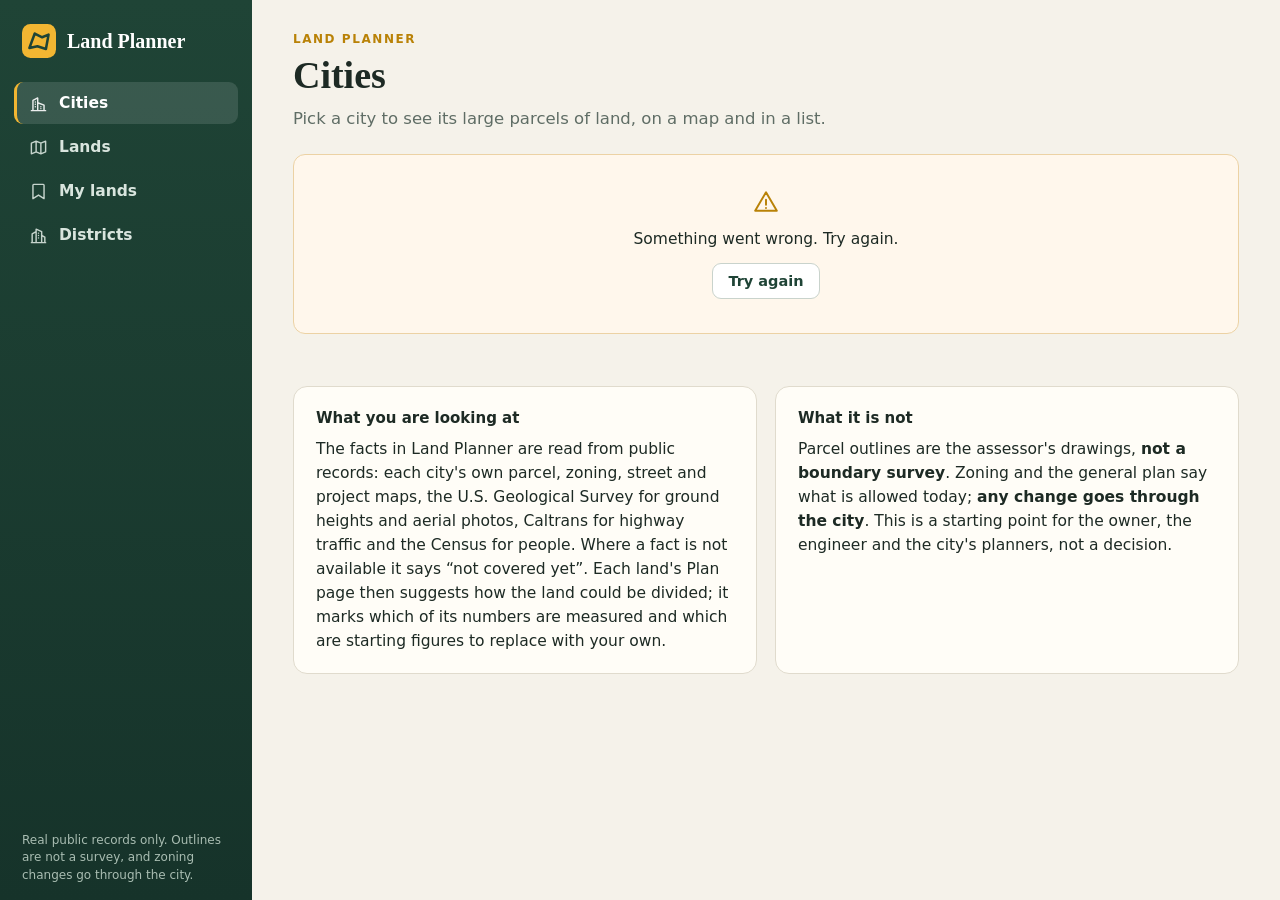
==== commit 1f278772: "Districts workspace screens: sign-in, project pages, data, requirements, admin and exports - Sign-in" ====
--- a/web/index.html
+++ b/web/index.html
@@ -10,6 +10,8 @@
 <link rel="stylesheet" href="plan.css">
 <link rel="stylesheet" href="forecast.css">
 <link rel="stylesheet" href="present.css">
+<link rel="stylesheet" href="handout.css">
+<link rel="stylesheet" href="district.css">
 </head>
 <body>
 <a class="skip" href="#main">Skip to the page</a>
--- a/web/style.css
+++ b/web/style.css
@@ -287,6 +287,26 @@
   .map,.map.tall{height:360px}
   .view3d canvas{height:340px}
 }
+/* a phone: each parcel in the list is a small card, so nothing runs off the side and every action can be reached */
+@media(max-width:600px){
+  table.lands,table.lands tbody{display:block;width:100%}
+  table.lands thead{display:block;border-bottom:1px solid var(--line);background:#faf8f2}
+  table.lands thead tr{display:flex;flex-wrap:wrap}
+  table.lands thead th{position:static;display:block;box-shadow:none}
+  table.lands thead th:last-child{display:none}
+  table.lands thead th.wide-only{display:none}
+  .sort{padding:10px 11px}
+  table.lands tbody tr{display:block;padding:10px 14px 12px;border-bottom:1px solid var(--line-soft)}
+  table.lands tbody tr:last-child{border-bottom:0}
+  table.lands td,table.lands td.num,td.actions{display:block;width:auto;padding:2px 0;text-align:left;white-space:normal;border:0}
+  table.lands td.wide-only{display:none}
+  table.lands td:nth-child(3) b{white-space:normal}
+  table.lands td[data-label]::before{content:attr(data-label);display:inline-block;min-width:76px;margin-right:8px;font-size:12px;font-weight:650;text-transform:uppercase;letter-spacing:.05em;color:var(--muted)}
+  table.lands td small{margin-left:0}
+  table.lands td.actions{padding-top:8px}
+  table.lands .btn.save{padding:8px 12px}
+  table.lands .btn.save span{position:static;width:auto;height:auto;overflow:visible;clip-path:none;white-space:nowrap}
+}
 @media print{.side,.controls,.head-actions,.tabs{display:none}.app{display:block}}
 
 /* ==== Added: Compare my lands (cmp-), What is being built nearby (near-) ==== */
@@ -358,3 +378,102 @@
   .near-aside{grid-template-columns:minmax(0,1fr)}
 }
 .size-warn{color:#a05a00!important;white-space:normal}
+
+/* ==== Added: calm pages (web/js/calm.js): chapters one at a time, disclosures, the motion switch, small movements ==== */
+/* chapters: only the open one is on screen; print shows every one */
+@media screen{.calm-off{display:none!important}}
+.calm-all .calm-off{display:block!important}
+.calm-tabs{position:sticky;top:0;z-index:900;display:flex;align-items:center;justify-content:space-between;gap:8px 16px;margin:0 0 20px;
+  background:var(--paper);box-shadow:0 1px 0 var(--line)}
+.calm-tab-row{display:flex;flex-wrap:wrap;gap:2px;min-width:0}
+.calm-tab-row button{display:inline-flex;align-items:baseline;gap:7px;border:0;border-bottom:3px solid transparent;background:none;color:var(--muted);
+  font:600 14.5px/1.2 "Segoe UI",system-ui,sans-serif;padding:12px 14px 10px;cursor:pointer;white-space:nowrap;border-radius:8px 8px 0 0;transition:color .15s,background .15s}
+.calm-tab-row button small{font-size:11.5px;font-weight:700;color:#a09a88;font-variant-numeric:tabular-nums}
+.calm-tab-row button:hover{color:var(--ink);background:#fff8}
+.calm-tab-row button.on{color:var(--green);border-bottom-color:var(--gold);background:#fff}
+.calm-tab-row button.on small{color:var(--gold-deep)}
+.calm-tab-row button:focus-visible{outline-offset:-3px}
+/* the motion switch (as on the presentation, smaller) */
+.calm-switch{flex:none;display:inline-flex;align-items:center;gap:8px;border:0;background:none;color:var(--muted);font:600 13px/1 "Segoe UI",system-ui,sans-serif;padding:6px 4px;cursor:pointer;white-space:nowrap}
+.calm-switch i{position:relative;width:34px;height:20px;border-radius:10px;background:#b9b29f;transition:background .2s}
+.calm-switch i::after{content:"";position:absolute;left:3px;top:3px;width:14px;height:14px;border-radius:50%;background:#fff;transition:transform .2s}
+.calm-switch[aria-checked="true"] i{background:var(--green)}
+.calm-switch[aria-checked="true"] i::after{transform:translateX(14px)}
+.calm-switch:hover{color:var(--ink)}
+/* previous / next at the foot of a chapter, naming the neighbour */
+.calm-pager{display:flex;justify-content:space-between;gap:14px;margin:8px 0 0;padding-top:18px;border-top:1px solid var(--line)}
+.calm-pager button{display:flex;flex-direction:column;gap:3px;min-width:0;max-width:48%;border:1px solid var(--line);background:var(--card);border-radius:12px;padding:12px 18px;cursor:pointer;
+  font:600 17px/1.25 Georgia,serif;color:var(--green);text-align:left;box-shadow:var(--shadow);transition:border-color .15s,background .15s}
+.calm-pager button span{font:650 11.5px/1 "Segoe UI",system-ui,sans-serif;letter-spacing:.1em;text-transform:uppercase;color:var(--gold-deep)}
+.calm-pager .calm-next{margin-left:auto;text-align:right;align-items:flex-end}
+.calm-pager .calm-prev span::before{content:"\2190  "}
+.calm-pager .calm-next span::after{content:"  \2192"}
+.calm-pager button:hover{border-color:var(--green);background:var(--green-soft)}
+@media(max-width:820px){
+  .calm-tabs{flex-wrap:nowrap}
+  .calm-tab-row{flex-wrap:nowrap;overflow-x:auto;scrollbar-width:none;scroll-behavior:smooth}
+  .calm-tab-row::-webkit-scrollbar{display:none}
+  .calm-tab-row button{padding:11px 11px 9px;font-size:14px}
+  .calm-switch span{position:absolute;width:1px;height:1px;overflow:hidden;clip-path:inset(50%)}
+  .calm-pager button{font-size:15.5px;padding:10px 13px}
+}
+/* disclosures: a quiet line the reader opens; native <details>, so it works with the keyboard and without scripts */
+.calm-fold{margin:12px 0 0;border-top:1px solid var(--line-soft)}
+.calm-fold>summary{display:flex;align-items:center;gap:9px;list-style:none;cursor:pointer;padding:10px 2px 6px;color:var(--green);font:600 14px/1.35 "Segoe UI",system-ui,sans-serif;width:fit-content;max-width:100%}
+.calm-fold>summary::-webkit-details-marker{display:none}
+.calm-fold>summary::before{content:"";flex:none;width:7px;height:7px;border-right:2px solid currentColor;border-bottom:2px solid currentColor;transform:rotate(-45deg);transition:transform .18s;margin:0 2px 0 1px}
+.calm-fold[open]>summary::before{transform:rotate(45deg) translate(-2px,-1px)}
+.calm-fold>summary:hover{text-decoration:underline}
+.calm-fold>summary:focus-visible{outline:3px solid var(--gold);outline-offset:2px;border-radius:4px}
+.calm-fold-body{padding:6px 0 4px}
+.calm-fold-body>:first-child{margin-top:0}
+.calm-fold-body>:last-child{margin-bottom:0}
+.calm-fold[open]>.calm-fold-body{animation:calm-open .2s ease-out}
+/* the small movements: a chapter rises in, a chart draws in once from left to right */
+.calm-enter{animation:calm-rise .22s ease-out both}
+@keyframes calm-rise{from{opacity:0;transform:translateY(8px)}}
+@keyframes calm-open{from{opacity:0;transform:translateY(-3px)}}
+.calm-wait .calm-data{clip-path:inset(0 100% 0 0)}
+.calm-draw .calm-data{animation:calm-wipe .9s cubic-bezier(.3,.6,.25,1) both}
+@keyframes calm-wipe{from{clip-path:inset(0 100% 0 0)}to{clip-path:inset(0 0 0 0)}}
+@media print{
+  .calm-tabs,.calm-pager,.calm-switch{display:none!important}
+  .calm-off{display:block!important}
+  .calm-fold{border:0}
+  .calm-fold>summary{color:var(--ink);padding:8px 0 2px}
+  .calm-fold>summary::before{display:none}
+  .calm-fold::details-content{content-visibility:visible;display:contents}
+  .calm-fold>.calm-fold-body{display:block!important}
+  .calm-wait .calm-data,.calm-draw .calm-data{clip-path:none!important;animation:none!important}
+  .calm-enter{animation:none!important}
+}
+
+/* what the zone allows, from the city's own table (Zoning page) */
+.uses-card{margin-top:18px}
+.uses-card h3{margin:20px 0 6px;font-size:18px}
+.uses-card h4{margin:16px 0 2px;font-size:14.5px;color:var(--muted);font-weight:600}
+.use-chip{display:inline-block;font-size:12.5px;font-weight:600;line-height:1.3;padding:4px 10px;border-radius:99px}
+.use-outright{background:#e3f3e7;color:#1d6b38}
+.use-permit{background:#fdf0d2;color:#7d5300}
+.use-no{background:#fbe3df;color:#8f2a1d}
+.use-plan{background:#dfeef6;color:#1f5673}
+.use-unread{background:#eceee9;color:var(--muted)}
+.table-wrap{overflow-x:auto;max-width:100%}
+table.uses-six{border-collapse:collapse;width:100%;margin:8px 0 4px;font-size:14.5px}
+table.uses-six th,table.uses-six td{text-align:left;vertical-align:top;padding:9px 12px 9px 0;border-bottom:1px solid #e3e7e1}
+table.uses-six thead th{font-size:12.5px;color:var(--muted);font-weight:600}
+table.uses-six tbody th{font-weight:600;min-width:150px}
+table.uses-six small,.uses-list small{display:block;color:var(--muted);font-size:12.5px;line-height:1.45;margin-top:2px}
+.uses-row{display:block}
+.uses-row i{font-style:normal;color:var(--muted);font-size:12.5px;white-space:nowrap}
+.uses-note{color:var(--muted);font-size:13px}
+.uses-related{margin-top:6px!important}
+.uses-list{margin:4px 0 10px;padding-left:20px;columns:2 320px;column-gap:36px}
+.uses-list li{break-inside:avoid;margin:0 0 6px;font-size:14px;max-width:none}
+.uses-list li b{font-weight:600}
+@media(max-width:600px){
+  table.uses-six thead{display:none}
+  table.uses-six,table.uses-six tbody,table.uses-six tr,table.uses-six th,table.uses-six td{display:block;width:auto}
+  table.uses-six tr{padding:10px 0;border-bottom:1px solid #e3e7e1}
+  table.uses-six th,table.uses-six td{border:0;padding:2px 0}
+}
--- a/web/plan.css
+++ b/web/plan.css
@@ -1,15 +1,22 @@
 /* Styles of the Plan page only (web/js/views/plan.js). Shared styles are in style.css. */
 
-/* ---- head */
-.plan-head{display:grid;grid-template-columns:minmax(0,1fr);gap:12px 28px;align-items:end;margin-bottom:16px}
-.plan-sentence{font-size:clamp(22px,2vw,28px);line-height:1.3;max-width:none}
-.plan-headline .kicker{margin-bottom:6px}
+/* ---- head: the plan in one sentence, then what it follows; it stays above the chapters */
+.plan-head{display:grid;grid-template-columns:minmax(0,1fr);gap:10px;margin-bottom:6px}
+.plan-sentence{font-size:clamp(22px,2vw,28px);line-height:1.3;max-width:62ch;margin-bottom:0}
+.plan-headline .kicker{margin-bottom:6px;max-width:none}
 .plan-actions{display:flex;flex-wrap:wrap;gap:10px;align-items:center}
-.plan-status{grid-column:1/-1;margin:0;min-height:1.4em;font-size:13.5px;color:var(--muted)}
+.plan-actions>.plan-switch{margin-right:auto}
+.plan-status{margin:0;min-height:1.4em;font-size:13.5px;color:var(--muted)}
 .plan-status.busy{color:var(--gold-deep)}
 .plan-status.bad{color:var(--red);font-weight:600}
 .plan-status .btn{margin-left:8px}
-@media(min-width:1400px){.plan-head{grid-template-columns:minmax(0,1fr) auto}}
+
+/* ---- chapters (web/js/calm.js): one on screen at a time */
+.plan>[data-part],.plan-statrows>[data-part]{scroll-margin-top:70px}
+.plan-statrows>.plan-stats{margin-bottom:22px}
+.plan-pager{margin-top:28px}
+.plan .link[data-chapter]{margin-left:4px}
+@media screen{#planMoney{order:-1}}   /* on screen the money comes first, then the costs it rests on */
 
 /* a two-way switch */
 .plan-switch{display:inline-flex;border:1px solid #c9d3cc;border-radius:10px;overflow:hidden;background:#fff}
@@ -25,15 +32,16 @@
 .plan-advice p{max-width:none}
 .plan-stats{margin-bottom:24px;grid-template-columns:repeat(auto-fit,minmax(170px,1fr))}
 .plan-stats .stat b{font-size:clamp(20px,1.5vw,27px)}
+@media(min-width:900px){.plan-stats{grid-template-columns:repeat(auto-fill,minmax(200px,260px))}}
 .plan-lead{color:var(--muted)}
 
 /* ---- the plan on the land, beside the mix */
 .plan-top{display:grid;grid-template-columns:minmax(0,1fr);gap:20px 24px;align-items:start;margin-bottom:30px}
 .plan-top>section{margin:0}
-@media(min-width:1500px){.plan-top{grid-template-columns:minmax(0,1.55fr) minmax(440px,1fr)}}
+@media(min-width:1280px){.plan-top{grid-template-columns:minmax(0,1.45fr) minmax(400px,1fr)}}
 .plan-view-head{display:flex;justify-content:space-between;align-items:center;gap:12px;margin-bottom:12px}
 .plan-view-head h2{margin:0}
-.plan-laid{margin-top:14px}
+.plan-gap{margin-top:14px}
 .plan-laid ul{margin-bottom:8px}
 .plan-3d canvas{height:clamp(520px,72vh,1100px)}
 
@@ -73,6 +81,7 @@
 .plan-mix-foot{display:flex;flex-wrap:wrap;justify-content:space-between;align-items:center;gap:8px;margin-top:10px;padding-top:10px;border-top:1px solid var(--line);font-weight:650}
 .plan-notes{margin-top:12px;font-size:14px}
 .plan-notes li{color:var(--muted)}
+.plan-notes-box .plan-notes{margin-top:0}
 
 /* edit boxes */
 .plan-num{width:92px;height:34px;border:1px solid #c9d3cc;border-radius:8px;padding:0 9px;background:#fff;text-align:right;font-variant-numeric:tabular-nums}
@@ -86,7 +95,12 @@
 /* zoning fit: words and colour together */
 .plan-fit{font-size:12.5px;padding:4px 10px}
 .plan-fit-fits{background:#e3f3e7;color:#1d6b38}
-.plan-fit-review{background:#fdf0d2;color:#7d5300}
+.plan-fit-review{background:#dfeef6;color:#1f5673}
+.plan-fit-permit{background:#fdf0d2;color:#7d5300}
+.plan-rules{margin:10px 0 0;font-size:13.5px;color:var(--muted);max-width:none}
+.plan-rules a{color:inherit}
+.plan-read{margin:8px 0 0;font-size:13px;color:var(--muted);line-height:1.5}
+.plan-read b{color:var(--ink);font-weight:600}
 .plan-fit-change{background:#fbe3df;color:#8f2a1d}
 .plan-fit-unknown{background:#eceee9;color:var(--muted)}
 
@@ -109,7 +123,7 @@
 .plan-left{background:#fbfaf6;box-shadow:none;padding:16px 18px}
 .plan-left h3{font-size:15px}
 .plan-left p{font-size:14px;color:var(--muted)}
-.plan-left summary,.plan-import summary{cursor:pointer;color:var(--green);font-weight:600}
+.plan-why .calm-fold{margin-top:10px}
 
 /* ---- buyers */
 .plan-buyers{display:grid;grid-template-columns:repeat(auto-fill,minmax(min(600px,100%),1fr));gap:16px;align-items:start}
@@ -120,6 +134,7 @@
 /* ---- traffic, market, economy */
 .plan-three{display:grid;grid-template-columns:repeat(auto-fit,minmax(min(440px,100%),1fr));gap:0 20px;align-items:start}
 .plan-sub{margin:18px 0 8px;display:flex;flex-wrap:wrap;align-items:center;gap:8px}
+.plan-sub.plan-sub-first{margin-top:0}
 .plan-tbar{display:block;width:140px;height:9px;background:#ece8dc;border-radius:99px;overflow:hidden}
 .plan-tbar i{display:block;height:100%}
 .plan-ents{list-style:none;margin:0;padding:0}
@@ -133,7 +148,8 @@
 .plan-add{display:flex;flex-wrap:wrap;gap:10px 14px;align-items:flex-end;margin:14px 0 4px}
 .plan-add .field input{width:220px}
 .plan-x{margin-left:8px;padding:4px 8px}
-.plan-import{margin-top:16px;border-top:1px solid var(--line);padding-top:12px}
+.plan-total{font-size:17px;margin:4px 0 2px}
+.plan-total b{font:600 22px/1.2 Georgia,serif;margin-left:6px}
 .plan-import-row{display:flex;flex-wrap:wrap;gap:12px 18px;align-items:flex-end;margin-bottom:12px}
 .plan-import textarea{font:13.5px/1.45 Consolas,"Courier New",monospace;border:1px solid #c9d3cc;border-radius:9px;padding:8px 10px;width:100%;max-width:640px;resize:vertical}
 .plan-import code{font-size:12.5px;background:#f3f0e6;padding:1px 5px;border-radius:4px}
@@ -143,7 +159,8 @@
 .plan-profit{font:600 22px/1.2 Georgia,serif;color:var(--green)}
 
 /* ---- every figure */
-.plan-fig-groups{display:grid;grid-template-columns:repeat(auto-fill,minmax(min(470px,100%),1fr));gap:16px;align-items:start}
+.plan-fig-list{max-width:900px}
+.plan-fig-list>.calm-fold:first-child{border-top:0;margin-top:0}
 .plan-figs{display:flex;flex-direction:column}
 .plan-fig{padding:10px 0;border-bottom:1px solid var(--line-soft)}
 .plan-fig:last-child{border-bottom:0}
@@ -157,6 +174,11 @@
 .plan-limits{background:#fffdf7;box-shadow:none}
 
 /* ---- narrow screens */
+@media(max-width:600px){
+  .plan-stats{grid-template-columns:repeat(2,minmax(0,1fr));gap:10px}
+  .plan-stats .stat{padding:12px 13px}
+  .plan-stats .stat b{font-size:20px}
+}
 @media(max-width:820px){
   .plan-row-ctl{flex-wrap:wrap}
   .plan-row-ctl input[type=range]{flex-basis:100%}
@@ -167,9 +189,10 @@
 /* ---- print: the plan as a document, without the controls */
 @media print{
   .plan-actions,.plan-switch,.plan-status,.plan-import,.plan-add,.plan-x,.plan-mix-help,#planSuggested,
-  .plan-row-ctl input[type=range],[data-reset],.leaflet-control-container{display:none!important}
+  .plan-row-ctl input[type=range],[data-reset],.leaflet-control-container,.plan-screen-only,.plan .link[data-chapter]{display:none!important}
   .plan-num{border:0;background:none;padding:0;width:auto;text-align:left}
   .plan-top,.plan-money,.plan-three{display:block}
+  .plan-stats{display:grid!important}
   .card,.stat,.plan-why,.plan-buyer,.plan-fig-group{break-inside:avoid;box-shadow:none}
   .map.tall,.plan-3d canvas{height:520px}
 }
--- a/web/forecast.css
+++ b/web/forecast.css
@@ -13,13 +13,34 @@
 .fc-years-line{margin:8px 0 0;color:var(--muted);font-size:14px;max-width:none}
 .fc-top{display:grid;grid-template-columns:minmax(0,1fr);gap:16px 20px;align-items:start;margin-bottom:30px}
 .fc-top>section{margin:0}
+.fc-about .fc-together{margin-top:0}
+.fc-about>:last-child{margin-bottom:0}
 .fc-stats{grid-template-columns:repeat(auto-fit,minmax(min(150px,100%),1fr));gap:12px}
 .fc-stats .stat{padding:14px 15px}
-.fc-stats .stat b{font-size:clamp(21px,1.6vw,27px)}
+.fc-stats .stat b{font-size:clamp(21px,1.6vw,27px);font-variant-numeric:tabular-nums}
 .fc-advice h2{margin-bottom:8px}
 .fc-advice-list li{max-width:none;margin-bottom:9px}
 .fc-advice-list li:last-child{margin-bottom:0}
-@media(min-width:1400px){.fc-top{grid-template-columns:minmax(0,1.15fr) minmax(0,1fr);align-items:stretch}.fc-stats{grid-template-columns:repeat(3,minmax(0,1fr));align-content:stretch}}
+/* the Summary: the numbers on the left, the findings on the right, about one screen */
+@media(min-width:1100px){
+  .fc-top{grid-template-columns:minmax(0,1fr) minmax(0,1.25fr);align-items:stretch}
+  .fc-about{grid-column:1/-1}
+  .fc-stats{grid-template-columns:repeat(2,minmax(0,1fr));align-content:start}
+}
+@media(min-width:1600px){.fc-stats{grid-template-columns:repeat(3,minmax(0,1fr))}}
+
+/* ---- chapters: the page is a column; each part takes its place in its chapter's reading order (--o) */
+.fc{display:flex;flex-direction:column}
+.fc>*{min-width:0}
+.fc>[data-part]{order:var(--o,1)}
+.fc-pager-box{order:99}
+.fc-folds{margin-top:4px}
+.fc-folds>.calm-fold:first-child{margin-top:8px}
+.fc-says{margin-bottom:16px}
+.fc .calm-fold-body>.scroll{max-width:900px}
+.fc-says ul.plain li{max-width:none}
+.fc-says ul.plain li:last-child{margin-bottom:0}
+.fc-land-card .fc-uses{margin-top:12px}
 
 /* ---- shared */
 .fc-sec-head{display:flex;flex-wrap:wrap;justify-content:space-between;align-items:center;gap:10px 18px;margin-bottom:10px}
@@ -160,23 +181,19 @@
 .fc-need .scroll{margin-top:10px}
 .fc-totals{margin-top:12px;font-size:14px}
 .fc-totals dd small{display:inline;margin-left:6px;color:var(--muted);font-weight:400}
-/* wide screens: homes and shops side by side; jobs across the width with its charts beside its tables; stages under */
-@media(min-width:1600px){
-  .fc-needs{grid-template-columns:repeat(2,minmax(0,1fr))}
-  .fc-wide,.fc-stages{grid-column:1/-1}
-  .fc-wide .fc-need-body{display:grid;grid-template-columns:minmax(0,1fr) minmax(0,1fr);gap:0 26px;align-items:start}
-  .fc-wide .fc-need-body .scroll:first-child{margin-top:0}
-}
+/* wider screens: the cards two by two */
+@media(min-width:1100px){.fc-needs{grid-template-columns:repeat(2,minmax(0,1fr))}}
 
 /* ---- traffic */
 .fc-traffic{display:grid;grid-template-columns:minmax(0,1fr);gap:18px 22px;align-items:start}
 .fc-traffic h3{margin-bottom:6px}
-@media(min-width:1100px){.fc-traffic{grid-template-columns:minmax(0,1.3fr) minmax(0,1fr)}}
+@media(min-width:1100px){.fc-traffic{grid-template-columns:minmax(0,1.5fr) minmax(0,1fr)}}
 
 /* ---- the site's own land */
 .fc-landgrid{display:grid;grid-template-columns:minmax(0,1fr);gap:18px 22px;align-items:start}
 .fc-uses{list-style:none;margin:8px 0 0;padding:0;font-size:13.5px}
 .fc-uses li{display:flex;gap:9px;align-items:flex-start;margin-bottom:7px;max-width:none}
+.fc-uses .fc-zoning{font-style:normal;color:var(--muted)}
 .fc-uses i{flex:none;width:13px;height:13px;border-radius:3px;margin-top:4px;border:1px solid #0003}
 .fc-steps{display:grid;grid-template-columns:repeat(auto-fit,minmax(min(300px,100%),1fr));gap:16px;margin:18px 0}
 .fc-step .kicker{margin-bottom:2px}
@@ -196,17 +213,11 @@
 .fc-fig .fine{margin-top:5px}
 .fc-last{margin-top:6px}
 
-/* ---- jump links, stuck to the top of the screen */
-.fc-jump{position:sticky;top:0;z-index:900;display:flex;flex-wrap:wrap;gap:4px;margin:0 0 18px;padding:7px 0;
-  background:var(--paper);box-shadow:0 1px 0 var(--line)}
-.fc-jump button{flex:none;border:1px solid #c9d3cc;background:#fff;color:var(--green);font:600 12.5px/1 "Segoe UI",system-ui,sans-serif;padding:6px 10px;border-radius:99px;cursor:pointer;white-space:nowrap}
+/* ---- tables in the wider picture */
 .fc-eco-table table.data th,.fc-res table.data th,.fc-plan-card table.data th{white-space:normal}
 .fc-eco-table table.data td,.fc-eco-table table.data th,.fc-res table.data td,.fc-res table.data th,.fc-plan-card table.data td{padding:8px 10px}
-.fc-jump button:hover{background:var(--green-soft);border-color:var(--green)}
-.fc-jump button.key{background:var(--green);border-color:var(--green);color:#fff}
-.fc>section,.fc>.fc-top{scroll-margin-top:96px}
-/* on a phone the links scroll sideways in one line instead of taking half the screen */
-@media(max-width:820px){.fc-jump{flex-wrap:nowrap;overflow-x:auto;scrollbar-width:thin}.fc>section,.fc>.fc-top{scroll-margin-top:56px}}
+.fc>section,.fc>.fc-top{scroll-margin-top:70px}
+@media(max-width:820px){.fc>section,.fc>.fc-top{scroll-margin-top:56px}}
 .fc-wait{padding:14px 0}
 .fc-wait-problem{padding:20px}
 
@@ -219,7 +230,21 @@
 @media(min-width:1100px){.fc-plan{grid-template-columns:minmax(0,1.25fr) minmax(0,1fr)}}
 @media(min-width:1600px){.fc-plan{grid-template-columns:minmax(0,1.5fr) minmax(0,1fr)}}
 
+/* the site plan in 3D: as tall as the map it replaces */
+.fc-3d canvas{height:clamp(420px,62vh,760px)}
+.fc-3d-wait{min-height:120px;padding:20px 4px}
+
+/* ---- traffic: entrances and signals */
+.fc-entr{display:grid;grid-template-columns:minmax(0,1fr);gap:18px 22px;align-items:start;margin-top:18px}
+.fc-entr .fc-map{height:clamp(360px,48vh,600px)}
+.fc-ents li{max-width:none}
+.fc-key.signal{width:12px;height:12px;border-radius:50%;background:#1d2a24;border:2px solid #fff;box-shadow:0 0 0 1px #1d2a24}
+@media(min-width:1100px){.fc-entr{grid-template-columns:minmax(0,1.1fr) minmax(0,1fr)}}
+
 /* ---- the city's economy */
+.fc-dot.loan.partial{fill:#fff;stroke:#3f6f99;stroke-width:2;stroke-dasharray:2 1.5}
+.fc-key.dot-partial{width:10px;height:10px;border-radius:50%;background:#fff;border:2px dashed #3f6f99}
+.fc-ahead-note{margin-top:4px}
 .fc-eco-charts{display:grid;grid-template-columns:minmax(0,1fr);gap:16px}
 .fc-eco-charts h3,.fc-wx h3{margin-bottom:4px}
 .fc-eco-bottom{display:grid;grid-template-columns:minmax(0,1fr);gap:16px 20px;align-items:start;margin-top:16px}
@@ -289,6 +314,7 @@
 .fc-pin.sm{width:19px;height:19px;font-size:9.5px;border-width:1.5px;box-shadow:none;vertical-align:-5px;margin-right:6px}
 .fc-pin.sm.diamond{width:15px;height:15px;margin:2px 8px 2px 2px}
 .fc-kind{display:inline-flex;align-items:center;white-space:nowrap}
+#fcNearSummary>h3:first-child{margin-top:0}
 .fc-nearest{display:grid;grid-template-columns:repeat(auto-fill,minmax(min(200px,100%),1fr));gap:10px}
 .fc-nearest>div{display:flex;gap:6px;align-items:flex-start;background:#fff;border:1px solid var(--line);border-radius:10px;padding:9px 11px}
 .fc-nearest .label{display:block;font-size:11px;font-weight:650;text-transform:uppercase;letter-spacing:.08em;color:var(--gold-deep)}
@@ -312,6 +338,17 @@
 .fc-tl-text b{font-size:15.5px}
 .fc-tl-text p{margin:3px 0 0;font-size:14px;color:var(--muted);max-width:none}
 .fc-tl-who span{font-weight:650;color:var(--ink)}
+/* each step opens to say why it is on the list and who does it */
+.fc-tl-step>summary{list-style:none;cursor:pointer}
+.fc-tl-step>summary::-webkit-details-marker{display:none}
+.fc-tl-step>summary:hover .fc-tl-text>b{text-decoration:underline}
+.fc-tl-step>summary:focus-visible{outline:3px solid var(--gold);outline-offset:-3px;border-radius:6px}
+.fc-tl-text{position:relative;padding-left:20px}
+.fc-tl-text::before{content:"";position:absolute;left:2px;top:9px;width:6px;height:6px;border-right:2px solid var(--muted);border-bottom:2px solid var(--muted);transform:rotate(-45deg);transition:transform .18s}
+.fc-tl-step[open] .fc-tl-text::before{transform:rotate(45deg)}
+.fc-tl-step[open]>summary{border-bottom-color:transparent}
+.fc-tl-more{padding:0 0 12px 20px;border-bottom:1px solid var(--line-soft);animation:calm-open .2s ease-out}
+.fc-tl-more p{margin:3px 0 0;font-size:14px;color:var(--muted);max-width:90ch}
 .fc-tl-bar{display:grid;align-items:center;min-height:34px;background:repeating-linear-gradient(90deg,transparent 0,transparent calc(100%/var(--n,10) - 1px),var(--line-soft) 0,var(--line-soft) calc(100%/var(--n,10)))}
 .fc-tl-span{grid-row:1;display:block;height:18px;margin:0 2px;border-radius:6px}
 .fc-tl-when{display:inline-block;margin:0 9px 4px 0;padding:3px 9px;border-radius:99px;color:#fff;font-size:12.5px;font-weight:700;vertical-align:1px;white-space:nowrap}
@@ -330,7 +367,9 @@
 @media(max-width:820px){
   .fc-sec-head .plan-switch{width:100%}
   .fc-sec-head .plan-switch button{flex:1}
-  .fc-map,.fc-plan .fc-map,.fc-nearby .fc-map{height:340px}
+  .fc-map,.fc-plan .fc-map,.fc-nearby .fc-map,.fc-entr .fc-map{height:340px}
+  .fc-3d canvas{height:360px}
+  .fc-sec-head .plan-switch{flex-wrap:wrap}
   .fc-tl-row{grid-template-columns:minmax(0,1fr)}
   .fc-tl-head>div:first-child{display:none}
   .fc-tl-years span{font-size:10.5px;letter-spacing:0}
@@ -339,10 +378,16 @@
 
 /* ---- print: the forecast as a document, without the controls */
 @media print{
-  .fc-jump,.fc-wait,[data-outlook-again],[data-planview],
+  .fc{display:block}
+  .fc-top>*+*{margin-top:12px}
+  .fc-tl-step::details-content{content-visibility:visible;display:contents}
+  .fc-tl-more{display:block!important;animation:none}
+  .fc-tl-text::before{display:none}
+  .fc-wait,[data-outlook-again],[data-planview],
   .fc .head-actions,.fc .plan-switch,.fc-status,[data-reset],[data-reset-all],[data-ask-again],.fc-links,.fc-rests button,.leaflet-control-container{display:none!important}
   .fc .plan-num{border:0;background:none;padding:0;width:auto;text-align:left}
-  .fc-top,.fc-people,.fc-income,.fc-needs,.fc-traffic,.fc-landgrid,.fc-plan,.fc-eco-bottom,.fc-wx,.fc-nearby{display:block}
+  .fc-top,.fc-people,.fc-income,.fc-needs,.fc-traffic,.fc-landgrid,.fc-plan,.fc-eco-bottom,.fc-wx,.fc-nearby,.fc-entr{display:block}
+  .fc-3d .controls{display:none}
   .fc-eco-charts{grid-template-columns:repeat(2,minmax(0,1fr))}
   .fc-tl-row,.fc-haz,.fc-tl-kind{break-inside:avoid}
   .fc-tl-span,.fc-tl-when,.fc-tl-dot,.fc-level,.fc-pin{-webkit-print-color-adjust:exact;print-color-adjust:exact}
@@ -353,3 +398,14 @@
   .fc-y-focus td,.fc-y-now td,.fc-y-bg td{-webkit-print-color-adjust:exact;print-color-adjust:exact}
   .fc .card{margin-bottom:12px}
 }
+
+/* the city's state housing target: permits beside the target, one track per income level */
+.fc-goals{margin-bottom:16px}
+.fc-goal{display:grid;grid-template-columns:minmax(120px,200px) minmax(0,1fr) minmax(150px,auto);gap:6px 16px;align-items:center;padding:7px 0}
+.fc-goal span{font-weight:600}
+.fc-goal i{display:block;height:14px;border-radius:7px;background:#1f44361f;overflow:hidden}
+.fc-goal i b{display:block;height:100%;min-width:3px;border-radius:7px;background:var(--green)}
+.fc-goal em{font-style:normal;font-weight:650;text-align:right;font-variant-numeric:tabular-nums}
+.fc-goal em small{margin-left:6px;font-size:inherit;font-weight:500;color:var(--muted)}
+@media(min-width:1100px){.fc-goal-stats{grid-template-columns:repeat(4,minmax(0,1fr))}}
+@media(max-width:640px){.fc-goal{grid-template-columns:minmax(0,1fr) auto}.fc-goal i{grid-column:1/-1;grid-row:2}.fc-goal em{grid-row:1;grid-column:2}}
--- a/web/present.css
+++ b/web/present.css
@@ -96,10 +96,11 @@
 .pr-mapframe{position:relative;background:#d9d4c6;min-height:0;overflow:hidden}
 .pr-map{position:absolute;inset:0;z-index:0;background:#d9d4c6}
 .pr-maplegend{position:absolute;left:20px;bottom:48px;right:20px;margin:0;z-index:500;display:flex;flex-wrap:wrap;gap:8px 24px;background:#f5f2eaf0;border-radius:10px;padding:12px 18px;font-size:16px;pointer-events:none;width:fit-content}
-.pr-mapframe .map-updated{position:absolute;left:0;right:0;bottom:0;z-index:500;font-size:15px;background:#f5f2eaf0;border:0;padding:10px 20px}
+.pr-mapframe .map-updated{position:absolute;left:0;right:0;bottom:0;z-index:500;font-size:15px;color:#4a5750;background:#f5f2eaf5;border:0;padding:10px 20px}
+/* the map is its own layer under that strip, so its corner controls (the photo credit, the scale) are lifted to stand above it */
+.pr-mapframe .leaflet-bottom{bottom:var(--updated-h,0px)}
 .pr-root .leaflet-control-scale-line{font-size:14px}
-.pr-root .leaflet-control-attribution{font-size:13px;line-height:1.4}
-.pr-root .leaflet-bottom.leaflet-left{bottom:0}
+.pr-root .leaflet-control-attribution{font-size:15px;line-height:1.4;color:#1d2a24;background:#f5f2ea;padding:3px 10px}
 
 .pr-mapleft{position:absolute;inset:0;display:grid;grid-template-columns:1100px minmax(0,1fr)}
 .pr-mapright{position:absolute;inset:0;display:grid;grid-template-columns:minmax(0,1fr) 900px}
@@ -205,7 +206,32 @@
 .pr-step ul{margin:0;padding-left:20px;font-size:17px;line-height:1.38;display:flex;flex-direction:column;gap:6px}
 .pr-after{margin:0;padding-left:22px;font-size:18px;line-height:1.4;display:flex;flex-direction:column;gap:4px}
 
+/* ---- the plan in 3D: the picture gets the room */
+.pr-3dbody{flex:1;min-height:0;margin-top:26px;display:grid;grid-template-columns:minmax(0,1fr) 430px}
+.pr-3dbody .pr-3d{margin:0;border-radius:14px 0 0 14px}
+.pr-3dkey{border-radius:0 14px 14px 0;padding:36px 36px 28px;display:flex;flex-direction:column;gap:22px;min-height:0;overflow:hidden}
+.pr-3dkey .pr-uses{gap:16px}
+.pr-3dkey .pr-uses em{font-size:24px}
+
 /* ---- traffic */
+.pr-traffic{grid-template-columns:minmax(0,1fr) 800px;gap:56px}
+.pr-tside{display:flex;flex-direction:column;gap:18px;min-height:0;min-width:0}
+.pr-tmap{flex:none;height:350px;border-radius:14px;display:flex;flex-direction:column;background:var(--pr-tone)}
+.pr-tmap .pr-map{position:relative;inset:auto;flex:1}
+.pr-root .pr-tmap .pr-maplegend{position:static;width:auto;border-radius:0;background:var(--pr-tone);padding:10px 16px}
+.pr-tnotes{flex:1;min-height:0;display:flex;flex-direction:column;gap:10px;overflow:hidden}
+.pr-entlist{list-style:none;margin:0;padding:0;display:flex;flex-direction:column;gap:10px;font-size:19px;line-height:1.38}
+.pr-entlist li{display:grid;grid-template-columns:auto minmax(0,1fr);gap:14px;align-items:baseline}
+.pr-entlist small{color:var(--pr-muted);font-size:16px}
+.pr-ent{display:inline-block;font:700 15px/1 "Segoe UI",sans-serif;padding:6px 10px;border-radius:99px;white-space:nowrap}
+.pr-ent.study{background:var(--pr-gold);color:#2b2105}
+.pr-ent.existing{background:var(--pr-green);color:#fff}
+.pr-ent.none{background:#d5cfbf;color:var(--pr-ink)}
+.pr-ent.unknown{background:#fff;color:var(--pr-ink);box-shadow:inset 0 0 0 2px var(--pr-ink)}
+.pr-entpin span{position:absolute;transform:translate(-50%,-50%);display:inline-flex;align-items:center;gap:8px;white-space:nowrap;background:#1d2a24e8;color:#fff;font:600 15px/1 "Segoe UI",sans-serif;padding:4px 10px 4px 4px;border-radius:99px}
+.pr-entpin .pr-ent{font-size:13px;padding:5px 8px}
+.pr-tmap .pr-maplegend{font-size:15px;gap:6px 18px}
+.pr-tmap .pr-maplegend .pr-ent{font-size:12px;padding:4px 7px}
 .pr-study{background:var(--pr-tone);border-radius:14px;padding:20px 24px}
 .pr-study h3{font-size:24px;margin-bottom:6px}
 .pr-study p{margin:0 0 6px;font-size:19px}
@@ -366,6 +392,13 @@
 .pr-flow .pr-uses em{font-size:18px}
 .pr-flow .pr-why,.pr-flow .pr-after{font-size:15px}
 .pr-flow .pr-3d{height:360px;flex:none}
+.pr-flow .pr-3dbody{display:flex;flex-direction:column;margin-top:18px}
+.pr-flow .pr-3dbody .pr-3d{border-radius:14px 14px 0 0}
+.pr-flow .pr-3dkey{border-radius:0 0 14px 14px;padding:18px 16px;gap:14px}
+.pr-flow .pr-traffic{display:flex;flex-direction:column}
+.pr-flow .pr-tmap{height:300px;margin:0 -16px;border-radius:0}
+.pr-flow .pr-entlist{font-size:15px}
+.pr-flow .pr-entpin span{font-size:12px}
 .pr-flow .pr-steps{grid-template-columns:1fr}
 .pr-flow .pr-step h3{font-size:20px}
 .pr-flow .pr-step ul{font-size:15px}
@@ -410,3 +443,12 @@
   .pr-print-foot{display:flex;justify-content:space-between;gap:20px;position:absolute;left:0;right:0;bottom:0;height:50px;align-items:center;margin:0;padding:0 64px;font-size:12px;color:#56645c;background:#ebe6d8}
   .pr-root .leaflet-control-container,.pr-root .map-switch,.pr-3d .controls{display:none!important}
 }
+
+/* the city's state housing target */
+.pr-housebody{grid-template-columns:minmax(0,1.35fr) minmax(0,.65fr);gap:70px;align-items:center}
+.pr-housebody .pr-hbars{gap:22px;margin-top:26px}
+.pr-housebody .pr-hbar{grid-template-columns:290px minmax(0,1fr) 240px;font-size:24px}
+.pr-housebody .pr-hbar i{height:40px}
+.pr-housefigs{display:flex;flex-direction:column;gap:34px}
+.pr-housefigs .pr-fig b{font-size:54px}
+a.pr-tool{text-decoration:none}
--- a/web/handout.css
+++ b/web/handout.css
@@ -0,0 +1,150 @@
+/* The one-page summary (#/handout/...): a US Letter portrait sheet. On screen it is shown at paper size on the app's
+   background with a small toolbar; on paper it is exactly one page, with no toolbar and no sidebar. Sizes are in inches
+   and points so the screen preview and the printed page are laid out the same. */
+
+.main.handout{padding-top:22px}
+.ho-stage{display:flex;flex-direction:column;align-items:center;gap:16px;min-width:0}
+.ho-back-row{margin-top:14px}
+
+/* ---- the toolbar */
+.ho-bar{width:8.5in;max-width:100%;display:flex;flex-wrap:wrap;align-items:center;gap:8px 10px}
+.ho-bar .btn{white-space:nowrap}
+.ho-bar .icon{width:16px;height:16px}
+.ho-bar .icon.ho-flip{transform:rotate(180deg)}
+.ho-bar-note{flex:1 1 200px;margin:0;color:var(--muted);font-size:13.5px;max-width:none}
+
+/* ---- the sheet */
+.ho-fitbox{width:100%;display:flex;justify-content:center}
+.ho-sheet{
+  --ho-ink:#1d2a24;--ho-muted:#56645c;--ho-green:#1f4436;--ho-gold:#f2b632;--ho-gold-deep:#9a6c05;--ho-line:#d9d3c3;--ho-soft:#f3f0e7;
+  --ho-fs:9.5pt;
+  width:8.5in;height:11in;flex:none;padding:.35in;background:#fff;color:var(--ho-ink);
+  box-shadow:0 1px 2px #1d2a2418,0 10px 30px #1d2a2420;border-radius:2px;
+  font-family:"Segoe UI",system-ui,-apple-system,sans-serif;font-size:var(--ho-fs);line-height:1.3}
+.ho-inner{height:10.3in;overflow:hidden;display:flex;flex-direction:column}
+.ho-inner>*{flex:none}
+.ho-sheet.ho-over .ho-inner{overflow:visible}
+.ho-inner{font-size:var(--ho-fs)}
+.ho-inner.ho-t2{--ho-fs:9pt}
+.ho-sheet section{margin:0}
+.ho-sheet p,.ho-sheet li{max-width:none;margin:0}
+.ho-sheet h1,.ho-sheet h2{font-family:Georgia,"Times New Roman",serif;font-weight:600;color:var(--ho-green);margin:0}
+.ho-sheet h2{font-size:11pt;line-height:1.2;padding-bottom:2pt;margin-bottom:5pt;border-bottom:.75pt solid var(--ho-line)}
+.ho-num,.ho-sheet .num,.ho-fig-num{font-variant-numeric:tabular-nums lining-nums}
+.ho-note{color:var(--ho-muted);font-size:9pt;margin-top:4pt!important}
+.ho-missing{color:var(--ho-muted);font-style:italic}
+.ho-muted{color:var(--ho-muted);font-size:9pt}
+.ho-plain{margin-bottom:4pt!important}
+
+/* ---- the site */
+.ho-head{padding-bottom:8pt;border-bottom:2pt solid var(--ho-gold);margin-bottom:10pt}
+.ho-kicker{font-size:9pt;font-weight:650;letter-spacing:.08em;text-transform:uppercase;color:var(--ho-gold-deep);margin-bottom:5pt!important}
+.ho-head h1{font-size:21pt;line-height:1.1;margin-bottom:3pt}
+.ho-lead{font-size:10pt;color:var(--ho-muted)}
+.ho-headrow{display:grid;grid-template-columns:minmax(0,1fr) 4.15in;gap:.28in;align-items:start}
+.ho-facts{display:grid;grid-template-columns:max-content minmax(0,1fr) max-content;gap:5pt 12pt;margin:2pt 0 0}
+.ho-facts .ho-apns{grid-column:1 / -1}
+.ho-facts dt{font-size:9pt;font-weight:650;letter-spacing:.06em;text-transform:uppercase;color:var(--ho-muted)}
+.ho-facts dd{margin:1pt 0 0;font-weight:600;font-size:9.5pt}
+.ho-apns ul{list-style:none;margin:0;padding:0;display:grid;grid-template-columns:repeat(2,max-content);gap:0 16pt}
+.ho-apns li{display:flex;gap:6pt;font-variant-numeric:tabular-nums}
+.ho-apns li .ho-num{color:var(--ho-muted);font-weight:500}
+.ho-more{color:var(--ho-muted);font-weight:500}
+
+/* ---- rows of two blocks */
+.ho-row{display:flex;align-items:flex-start;gap:.28in;margin-bottom:10pt}
+.ho-row>*{flex:1 1 0;min-width:0}
+.ho-top>.ho-plan{flex:none}
+.ho-bottom>.ho-stepsbox{flex-grow:1.2}
+/* once the steps are cut to their names, the hazards take the wider column */
+.ho-t4 .ho-bottom>.ho-stepsbox{flex-grow:.8}
+
+/* ---- the drawing */
+.ho-plan{width:3.2in}
+.ho-mix thead th:first-child{letter-spacing:.02em}
+.ho-drawbox{border:.75pt solid var(--ho-line);background:#faf8f2;line-height:0}
+.ho-draw{display:block;width:100%;height:auto;font-family:"Segoe UI",system-ui,sans-serif}
+.ho-cityst{fill:none;stroke:#b8b1a0;stroke-linecap:round;stroke-linejoin:round}
+.ho-piece{fill-opacity:.82;stroke:#fff;stroke-width:1.4;stroke-linejoin:round}
+.ho-st-case{fill:none;stroke:#8d958f;stroke-width:6;stroke-linecap:round}
+.ho-st{fill:none;stroke:#fff;stroke-width:4;stroke-linecap:round}
+.ho-parcel{fill:none;stroke:#1d2a24;stroke-width:1.3;stroke-linejoin:round;fill-rule:evenodd}
+.ho-parcel.alone{fill:#f2b632;fill-opacity:.28}
+.ho-lab{font-size:12px;fill:#1d2a24;paint-order:stroke;stroke:#fff;stroke-width:3px;stroke-linejoin:round}
+.ho-stname{font-size:12px;font-style:italic;fill:#56645c;paint-order:stroke;stroke:#faf8f2;stroke-width:3px;stroke-linejoin:round}
+.ho-north path{fill:#1d2a24}
+.ho-sketch{font-size:12px;fill:#56645c;paint-order:stroke;stroke:#faf8f2;stroke-width:3px}
+.ho-north text{font-size:12px;font-weight:700;fill:#1d2a24}
+.ho-scale path{fill:none;stroke:#1d2a24;stroke-width:1.2}
+.ho-scale text{font-size:12px;fill:#1d2a24;dominant-baseline:middle;paint-order:stroke;stroke:#faf8f2;stroke-width:3px}
+
+/* ---- the mix */
+.ho-mix{width:100%;border-collapse:collapse;table-layout:fixed}
+.ho-c-ac{width:.45in}
+.ho-c-amt{width:1in}
+.ho-c-sold{width:.86in}
+.ho-mix .ho-sold{color:var(--ho-muted)}
+.ho-mix td.ho-wrap{white-space:normal}
+.ho-mix th,.ho-mix td{padding:3pt 0;vertical-align:top;border-bottom:.5pt solid var(--ho-line);text-align:left;font-weight:500}
+.ho-mix thead th{font-size:9pt;font-weight:650;letter-spacing:.04em;text-transform:uppercase;color:var(--ho-muted);padding-top:0}
+.ho-mix .num{text-align:right;padding-left:8pt;white-space:nowrap}
+.ho-mix tbody th{font-weight:600}
+.ho-use{display:flex;gap:6pt}
+.ho-use small{display:block;font-weight:400;color:var(--ho-muted);font-size:9pt}
+.ho-sw{flex:none;width:9pt;height:9pt;margin-top:2.5pt;border-radius:1.5pt}
+.ho-mix tfoot th,.ho-mix tfoot td{font-weight:700;border-bottom:0;border-top:1pt solid var(--ho-ink)}
+
+/* ---- the key numbers */
+.ho-sheet .ho-numbers{margin-bottom:10pt}
+.ho-figs{display:grid;grid-template-columns:repeat(4,minmax(0,1fr));gap:8pt 14pt}
+.ho-fig{border-top:1.5pt solid var(--ho-green);padding:4pt 0 0}
+.ho-fig-label{font-size:9pt;font-weight:650;color:var(--ho-ink)}
+.ho-fig-num{font-size:15pt;font-weight:600;line-height:1.1;color:var(--ho-green);margin-top:1pt!important}
+.ho-fig-note{font-size:9pt;color:var(--ho-muted);margin-top:2pt!important}
+.ho-wide{margin-bottom:6pt!important}
+
+/* ---- what adds work and the first steps */
+.ho-haz{list-style:none;margin:0;padding:0;display:flex;flex-direction:column;gap:4pt}
+.ho-haz li{display:flex;gap:6pt}
+.ho-haz .icon,.ho-clear .icon{flex:none;width:11pt;height:11pt;margin-top:1pt}
+.ho-haz .icon{color:var(--ho-gold-deep)}
+.ho-haz small,.ho-steps small{display:block;font-size:9pt;color:var(--ho-muted)}
+.ho-clear{display:flex;gap:6pt;margin-top:4pt!important}
+.ho-clear .icon{color:#2f7a52}
+.ho-steps{list-style:none;margin:0;padding:0 0 0 9pt;display:flex;flex-direction:column;gap:4pt;border-left:1.5pt solid var(--ho-line)}
+.ho-who{font-size:9pt;color:var(--ho-muted)}
+.ho-yr{font-weight:650;color:var(--ho-green);margin-right:3pt}
+.ho-steps b{font-weight:600}
+.ho-wait{display:flex;align-items:center;gap:10px;color:var(--ho-muted);font-size:9.5pt}
+.ho-wait .spinner{width:16px;height:16px;border-width:2px;flex:none}
+
+/* ---- the foot */
+.ho-foot{margin-top:auto;padding-top:6pt;border-top:.75pt solid var(--ho-line);font-size:9pt;color:var(--ho-muted);display:flex;flex-direction:column;gap:2.5pt}
+.ho-foot b{color:var(--ho-ink);font-weight:650}
+.ho-limit{color:var(--ho-ink)!important;font-weight:600}
+
+/* tightened a step to stay on one page: less room between blocks */
+.ho-t1 .ho-head{margin-bottom:9pt;padding-bottom:7pt}
+.ho-t1 .ho-row,.ho-sheet .ho-t1 .ho-numbers{margin-bottom:8pt}
+.ho-t1 .ho-figs{gap:7pt}
+
+/* ---- paper: one Letter page, the sheet alone */
+@page handout{size:letter portrait;margin:.35in}
+@media print{
+  body:has(main.handout){background:#fff;height:auto}
+  body:has(main.handout) .app{display:block;min-height:0;height:auto}
+  body:has(main.handout) .side,body:has(main.handout) .skip,body:has(main.handout) #toast{display:none!important}
+  main.main.handout{padding:0;display:block;height:auto;min-height:0}
+  .ho-stage{display:block}
+  .ho-bar,.ho-screen,.ho-wait .spinner{display:none!important}
+  .ho-fitbox{display:block}
+  .ho-sheet{page:handout;width:auto;height:auto;padding:0;margin:0;box-shadow:none;border-radius:0;zoom:1!important;break-after:avoid;break-inside:avoid}
+  .ho-inner{height:10.28in;overflow:hidden}
+  .ho-sheet.ho-over .ho-inner{height:auto;overflow:visible}
+  .ho-sheet *{-webkit-print-color-adjust:exact;print-color-adjust:exact;animation:none!important;transition:none!important}
+}
+
+/* the city's state housing target: one line under the numbers */
+.ho-goal{margin:0 0 10pt;padding:6pt 9pt;border-left:2.5pt solid var(--ho-gold,#f2b632);background:#f2b6321a;font-size:9.5pt;line-height:1.4}
+.ho-t1 .ho-goal{margin-bottom:8pt}
+.ho-t2 .ho-goal{font-size:9pt}
--- a/web/district.css
+++ b/web/district.css
@@ -0,0 +1,299 @@
+/* The district workspace (web/js/district/**). Shared building blocks are in style.css; calm pieces in its "calm" block. */
+
+/* ---- screen-reader only */
+.dc-sr,.dc-sr-cap{position:absolute!important;width:1px;height:1px;overflow:hidden;clip-path:inset(50%);white-space:nowrap}
+
+/* ---- charts (charts.js) */
+.dc-chart{width:100%;min-width:0}
+.dc-chart-title{margin:0 0 6px;font-weight:650;font-size:14.5px;max-width:none}
+.dc-svg{display:block;max-width:100%;height:auto;font:12px "Segoe UI",system-ui,sans-serif;font-variant-numeric:tabular-nums;-webkit-print-color-adjust:exact;print-color-adjust:exact;overflow:visible}
+.dc-grid{stroke:#e3ded0;stroke-width:1}
+.dc-grid.zero,.dc-base{stroke:#5f6d65;stroke-width:1.4}
+.dc-base{stroke-dasharray:4 3}
+.dc-link{stroke:#8d978f;stroke-dasharray:3 3}
+.dc-lab{fill:var(--ink);font-size:12.5px}
+.dc-xlab,.dc-ylab,.dc-unit{fill:#5f6d65;font-size:11.5px}
+.dc-unit{font-weight:650}
+.dc-val{fill:var(--ink);font-weight:650;font-size:12px}
+.dc-donut-total{font:600 20px Georgia,serif;fill:var(--ink)}
+.dc-legend{display:flex;flex-wrap:wrap;gap:4px 16px;margin:8px 0 0;font-size:12.5px;max-width:none}
+.dc-legend i,.dc-donut-list i{display:inline-block;width:11px;height:11px;border-radius:3px;margin-right:6px;vertical-align:-1px;-webkit-print-color-adjust:exact;print-color-adjust:exact}
+.dc-donut{display:flex;flex-wrap:wrap;gap:16px 24px;align-items:center}
+.dc-donut-list{list-style:none;margin:0;padding:0;display:grid;gap:6px;min-width:200px;flex:1}
+.dc-donut-list li{display:grid;grid-template-columns:auto 1fr auto auto;gap:8px;align-items:baseline;max-width:none;font-size:13.5px;font-variant-numeric:tabular-nums}
+.dc-donut-list small{color:var(--muted)}
+.dc-chart-empty{color:var(--muted);font-style:italic;font-size:13.5px}
+
+/* ---- sign-in, first run, NDA */
+body.dz-gated .main{display:flex;align-items:flex-start;justify-content:center}
+.dz-root{min-width:0}
+.dz-gate{width:100%;max-width:560px;margin:4vh auto 0;display:flex;flex-direction:column;gap:18px}
+.dz-gate-card{background:var(--card);border:1px solid var(--line);border-radius:16px;box-shadow:var(--shadow);padding:30px clamp(20px,4vw,40px) 28px;border-top:5px solid var(--green)}
+.dz-gate-top{display:flex;flex-wrap:wrap;gap:8px;justify-content:space-between;align-items:center;margin-bottom:22px}
+.dz-badge{font-size:12px;font-weight:700;letter-spacing:.08em;text-transform:uppercase;color:var(--green);background:var(--green-soft);padding:5px 11px;border-radius:99px}
+.dz-notice{display:inline-flex;align-items:center;gap:6px;font-size:12px;font-weight:700;letter-spacing:.08em;text-transform:uppercase;color:#7a2e21}
+.dz-gate-place{margin:0 0 6px;color:var(--muted);font-size:14px}
+.dz-gate-title{font-size:clamp(28px,4vw,40px);letter-spacing:.04em}
+.dz-gate-sub{margin:6px 0 0;font:500 17px/1.4 Georgia,serif;color:var(--muted)}
+.dz-gate-body{margin-top:24px;padding-top:20px;border-top:1px solid var(--line-soft)}
+.dz-gate-body h2{font-size:20px}
+.dz-gate-foot{display:flex;flex-wrap:wrap;justify-content:center;gap:4px 18px;font-size:12.5px;color:var(--muted)}
+.dz-form{display:flex;flex-direction:column;gap:12px;margin-top:6px}
+.dz-form .btn{align-self:flex-start}
+.dz-form textarea{font:inherit;border:1px solid #c9d3cc;border-radius:9px;padding:9px 11px;background:#fff;resize:vertical;min-height:60px}
+.dz-form textarea:focus{border-color:var(--green);outline:3px solid #f2b63266}
+.dz-row{display:flex;flex-wrap:wrap;gap:8px;align-items:center}
+.dz-or{display:flex;align-items:center;gap:12px;color:var(--muted);font-size:13px;margin:14px 0 6px;max-width:none}
+.dz-or::before,.dz-or::after{content:"";flex:1;border-top:1px solid var(--line)}
+.dz-google{min-height:44px}
+.dz-g-off{background:var(--green-soft);border-radius:10px;padding:11px 14px;font-size:14px}
+.dz-nda-text{max-height:40vh;overflow:auto;border:1px solid var(--line);border-radius:10px;padding:14px 16px;background:#fffdf7;font-family:Georgia,serif;margin:10px 0}
+.dz-status{min-height:1.3em;font-size:13.5px;color:var(--muted);margin:0;max-width:none}
+.dz-status:empty{min-height:0}
+.dz-status.busy{color:#7a5600}
+.dz-status.ok{color:var(--green);font-weight:600}
+.dz-status.bad{color:var(--red);font-weight:600}
+
+/* ---- idle warning */
+.dz-idle{position:fixed;right:20px;bottom:20px;z-index:5000;max-width:min(420px,calc(100vw - 32px));background:var(--ink);color:#fff;border-radius:12px;padding:14px 16px;box-shadow:0 10px 30px #0006;display:flex;flex-wrap:wrap;gap:10px;align-items:center}
+.dz-idle p{margin:0;max-width:none}
+.dz-idle .btn.primary{background:var(--gold);border-color:var(--gold);color:#2b2105}
+
+/* ---- the sidebar's project part */
+.side-district .side-title{margin-top:14px}
+.side-district nav{gap:1px}
+.side-district .nav.sub{padding:6px 12px 6px 14px;font-size:14px}
+.dz-who{margin:18px 8px 0;padding-top:12px;border-top:1px solid #ffffff22;font-size:13px;color:#d9e5de;display:flex;flex-wrap:wrap;gap:2px 10px;align-items:baseline;max-width:none}
+.dz-who span{font-weight:650;color:#fff}
+.dz-who small{color:#b9cbc1;flex-basis:100%}
+.dz-signout{color:var(--gold)!important;font-size:13px}
+.dz-all{margin-top:10px}
+.dz-drawer-btn{display:none}
+.dz-drawer{display:block}
+
+/* ---- project list */
+.dz-projects{display:grid;grid-template-columns:repeat(auto-fill,minmax(min(380px,100%),1fr));gap:18px}
+.dz-project{display:flex;flex-direction:column;gap:4px;text-decoration:none;color:inherit;transition:border-color .15s}
+.dz-project:hover{border-color:var(--green)}
+.dz-project h2{font-size:25px;margin:6px 0 0}
+.dz-project .dz-chip{align-self:flex-start}
+.dz-open{margin-top:10px;font-weight:650;color:var(--green)}
+.dz-calm{max-width:760px}
+.dz-calm h2{font-size:20px}
+
+/* ---- chips, tags */
+.dz-chip{display:inline-block;font-size:11.5px;font-weight:700;letter-spacing:.02em;padding:3px 9px;border-radius:99px;background:var(--green-soft);color:var(--green);white-space:nowrap;vertical-align:1px}
+.dz-chip.gold{background:#fdf3d7;color:#6b4a00}
+.dz-chip.warn{background:#fff0e0;color:#8a3a00}
+.dz-chip.ai{background:#ece6f7;color:#4d3577;font-family:"Segoe UI",sans-serif}
+.dz-src{display:inline-block;font-size:10.5px;font-weight:700;letter-spacing:.08em;text-transform:uppercase;padding:3px 8px;border-radius:5px;background:#f1ede1;color:#5a4c22;white-space:nowrap}
+.dz-srcs{display:flex;flex-wrap:wrap;gap:6px;margin:10px 0 0}
+.dz-prov{font-size:12px;font-weight:700;letter-spacing:.05em}
+
+/* ---- the bar above a page */
+.dz-bar{display:flex;flex-wrap:wrap;gap:12px 18px;align-items:flex-end;padding:12px 16px;margin:0 0 14px;background:var(--card);border:1px solid var(--line);border-radius:12px}
+.dz-bar .field select{max-width:min(340px,80vw)}
+.dz-bar-end{margin-left:auto;display:flex;flex-wrap:wrap;gap:8px;align-items:center}
+.dz-exports{display:inline-flex;flex-wrap:wrap;gap:8px;align-items:center}
+.dz-exports .dz-status{flex-basis:100%;text-align:right}
+.dz-seg{display:inline-flex;flex-wrap:wrap;border:1px solid #c9d3cc;border-radius:9px;overflow:hidden;background:#fff}
+.dz-seg button{border:0;background:#fff;color:var(--muted);font:600 13.5px/1 "Segoe UI",system-ui,sans-serif;padding:12px 13px;cursor:pointer}
+.dz-seg button+button{border-left:1px solid #c9d3cc}
+.dz-seg button:hover{color:var(--green);background:var(--green-soft)}
+.dz-seg button.on{background:var(--green);color:#fff}
+.dz-seg button:focus-visible{outline-offset:-3px}
+.dz-viewing{margin:-4px 0 14px;padding:9px 14px;border-radius:10px;background:#eef3f8;color:#1e3f5e;font-size:14px;max-width:none}
+.dz-viewing.draft{background:#fff4dc;color:#6b4a00}
+
+/* ---- the rule banner: stays in view while the page scrolls */
+.dz-rule{position:sticky;top:0;z-index:950;margin:0 0 16px;padding:11px 16px 11px 46px;background:#fff7e2;border:1px solid #ecd59a;border-left:5px solid var(--gold);border-radius:10px;box-shadow:0 4px 12px #1d2a2412;
+  background-image:url("data:image/svg+xml,%3Csvg xmlns='http://www.w3.org/2000/svg' viewBox='0 0 24 24' fill='none' stroke='%238a5a00' stroke-width='2' stroke-linecap='round' stroke-linejoin='round'%3E%3Cpath d='M12 3 2 20h20L12 3zM12 10v4.5M12 17.5v.01'/%3E%3C/svg%3E");background-repeat:no-repeat;background-position:15px 12px;background-size:20px}
+.dz-rule p{margin:0;font-weight:600;max-width:none;color:#3d2c00}
+.dz-rule p+p{margin-top:4px}
+.dz-page .calm-tabs{top:var(--dz-rule-h,0px)}
+
+/* ---- KPI cards */
+.dz-kpis{display:grid;grid-template-columns:repeat(auto-fit,minmax(min(240px,100%),1fr));gap:14px;margin-bottom:22px}
+@media(min-width:1700px){.dz-kpis{grid-template-columns:repeat(auto-fit,minmax(280px,1fr))}}
+.dz-kpi{all:unset;box-sizing:border-box;display:flex;flex-direction:column;gap:4px;background:var(--card);border:1px solid var(--line);border-radius:14px;padding:16px 18px 14px;box-shadow:var(--shadow);cursor:pointer;min-width:0;transition:border-color .15s,transform .15s}
+.dz-kpi:hover{border-color:var(--green)}
+.dz-kpi:focus-visible{outline:3px solid var(--gold);outline-offset:2px}
+.dz-kpi-label{font-size:11.5px;font-weight:700;text-transform:uppercase;letter-spacing:.09em;color:#7a5600}
+.dz-kpi-value{font:600 clamp(24px,2vw,32px)/1.15 Georgia,serif;font-variant-numeric:tabular-nums;color:var(--ink);overflow-wrap:anywhere}
+.dz-kpi-aside{font-size:13.5px;color:var(--muted);font-variant-numeric:tabular-nums;font-weight:600}
+.dz-kpi-desc{font-size:13.5px;line-height:1.45;color:var(--muted)}
+.dz-kpi-foot{display:flex;flex-wrap:wrap;gap:5px;align-items:center;margin-top:auto;padding-top:8px}
+.dz-kpi-id{margin-left:auto;font:11.5px Consolas,"Courier New",monospace;color:var(--muted)}
+
+/* ---- blocks on a page */
+.dz-part-title{position:absolute;width:1px;height:1px;overflow:hidden;clip-path:inset(50%)}
+@media print{.dz-part-title{position:static;width:auto;height:auto;clip-path:none;margin:18px 0 10px}}
+.dz-block{margin:0 0 26px}
+.dz-block-head{display:flex;flex-wrap:wrap;justify-content:space-between;align-items:center;gap:8px 16px;margin-bottom:10px}
+.dz-block-head h2{margin:0}
+.dz-charts{display:grid;grid-template-columns:repeat(auto-fit,minmax(min(440px,100%),1fr));gap:16px;margin-bottom:12px}
+.dz-chart-box{background:var(--card);border:1px solid var(--line);border-radius:12px;padding:14px 16px;min-width:0}
+.dz-narr{background:var(--card);border:1px solid var(--line);border-radius:14px;padding:18px 22px}
+.dz-narr h2{font-size:19px}
+.dz-narr-lead{font:500 18px/1.5 Georgia,serif;max-width:70ch}
+.dz-cites{display:flex;flex-wrap:wrap;gap:6px;align-items:center;margin-top:10px}
+.dz-cites>span{font-size:12px;font-weight:650;color:var(--muted);margin-right:2px}
+.dz-cite{font:600 12.5px/1.2 "Segoe UI",system-ui,sans-serif;font-variant-numeric:tabular-nums;border:1px solid #b9cbbf;background:var(--green-soft);color:var(--green);border-radius:99px;padding:5px 11px;cursor:pointer;text-align:left}
+.dz-cite:hover{border-color:var(--green)}
+.dz-foot{max-width:none}
+.dt-folded .dt-more{display:none}
+.dt-toggle{margin-top:8px}
+@media print{.dt-folded .dt-more{display:table-row}.dt-toggle{display:none}}
+.dz-page table.data td small{display:block;color:var(--muted);font-size:12px}
+.dz-page table.data th{white-space:normal}
+.dz-page table.data .sort{white-space:nowrap}
+table.data td{font-variant-numeric:tabular-nums}
+
+/* ---- reconciliations */
+.dz-recons{display:grid;grid-template-columns:repeat(auto-fit,minmax(min(460px,100%),1fr));gap:14px;margin-top:6px}
+.dz-recon{background:#fffaf0;border:1px solid #ecd9a8;border-radius:14px;padding:16px 18px}
+.dz-recon.ok{background:var(--green-soft);border-color:#bcd2c4}
+.dz-recon h3{font-size:16px;margin:0 0 10px}
+.dz-recon-kicker{margin:0 0 2px;font-size:11.5px;font-weight:700;letter-spacing:.09em;text-transform:uppercase;color:#7a5600}
+.dz-recon-sum{display:flex;flex-wrap:wrap;gap:10px 16px;align-items:center}
+.dz-recon-sum>span{color:var(--muted);font-weight:650}
+.dz-recon-sum small{display:block;font-size:12px;color:var(--muted)}
+.dz-recon-sum b{font:600 20px/1.2 Georgia,serif;font-variant-numeric:tabular-nums}
+.dz-recon-a{all:unset;cursor:pointer;border-bottom:2px dotted #b98207}
+.dz-recon-a:focus-visible{outline:3px solid var(--gold);outline-offset:2px}
+.dz-recon-d{margin-left:auto;text-align:right}
+.dz-recon-d b{color:#8a3a00}
+.dz-recon.ok .dz-recon-d b{color:var(--green)}
+.dz-recon-why{margin:10px 0 0;font-size:14px}
+
+/* ---- questions and answers, one at a time */
+.dz-qa-grid{display:grid;grid-template-columns:minmax(0,1fr);gap:16px}
+@media(min-width:1180px){.dz-qa-grid{grid-template-columns:minmax(0,1fr) minmax(300px,380px);align-items:start}.dz-qa-side{position:sticky;top:70px}}
+.dz-qa-main{background:var(--card);border:1px solid var(--line);border-radius:14px;padding:22px clamp(18px,2.4vw,30px);box-shadow:var(--shadow)}
+.dz-qa-count{margin:0 0 8px;font-size:12px;font-weight:700;letter-spacing:.09em;text-transform:uppercase;color:#7a5600;font-variant-numeric:tabular-nums}
+.dz-qa-q{font:600 clamp(20px,1.7vw,25px)/1.3 Georgia,serif;margin:0 0 14px;max-width:60ch;outline:none}
+.dz-qa-lead{font-size:18px;line-height:1.5;font-weight:600;max-width:68ch}
+.dz-qa-rest p{max-width:72ch}
+.dz-qa-nav{display:flex;justify-content:space-between;gap:10px;margin-top:18px;padding-top:14px;border-top:1px solid var(--line-soft)}
+.dz-qa-side .calm-fold{margin-top:0;border-top:0}
+.dz-qa-list{list-style:none;margin:0;padding:0;max-height:min(70vh,760px);overflow:auto;border:1px solid var(--line);border-radius:12px;background:var(--card)}
+.dz-qa-list li{max-width:none;border-bottom:1px solid var(--line-soft)}
+.dz-qa-list li:last-child{border-bottom:0}
+.dz-qa-list button{all:unset;box-sizing:border-box;display:grid;grid-template-columns:28px 1fr;gap:6px;width:100%;padding:9px 12px;cursor:pointer;font-size:13.5px;line-height:1.4}
+.dz-qa-list button small{color:var(--muted);font-weight:700;font-variant-numeric:tabular-nums}
+.dz-qa-list button:hover{background:#faf8f2}
+.dz-qa-list button.on{background:#fdf3d7;box-shadow:inset 4px 0 0 var(--gold);font-weight:600}
+.dz-qa-list button:focus-visible{outline:3px solid var(--gold);outline-offset:-3px}
+
+/* ---- side panel */
+.dp-shade{position:fixed;inset:0;z-index:4500;background:#1d2a2440;display:flex;justify-content:flex-end}
+.dp{width:min(520px,100vw);height:100%;background:var(--paper);box-shadow:-10px 0 30px #0003;display:flex;flex-direction:column;animation:dp-in .2s ease-out}
+.dp.wide{width:min(760px,100vw)}
+@keyframes dp-in{from{transform:translateX(24px);opacity:.4}}
+.dp-head{display:flex;justify-content:space-between;align-items:center;gap:12px;padding:16px 20px;border-bottom:1px solid var(--line);background:var(--card)}
+.dp-head h2{margin:0;font-size:19px;outline:none}
+.dp-body{padding:18px 20px 30px;overflow-y:auto;flex:1}
+.dp-label{margin:0;font-size:12px;font-weight:700;text-transform:uppercase;letter-spacing:.09em;color:#7a5600}
+.dp-value{font:600 30px/1.2 Georgia,serif;font-variant-numeric:tabular-nums;margin:4px 0 12px}
+.dp-facts{margin:12px 0;font-size:14px}
+.dp-facts dd{font-weight:550}
+.dp-sub{margin:20px 0 8px;font-size:15px}
+.dz-notes,.dz-replies{list-style:none;margin:0;padding:0;display:grid;gap:10px}
+.dz-note{background:var(--card);border:1px solid var(--line);border-radius:10px;padding:10px 13px;max-width:none}
+.dz-note.resolved{opacity:.85}
+.dz-note p{margin:0 0 6px}
+.dz-note-head small,.dz-replies small{color:var(--muted)}
+.dz-replies{margin:6px 0 0 12px;padding-left:10px;border-left:3px solid var(--line)}
+.dz-note-actions{display:flex;gap:6px}
+.dz-reply{margin-top:8px}
+@media(prefers-reduced-motion:reduce){body:not(.motion-on) .dp{animation:none}}
+
+/* ---- requirements */
+.dz-counts{display:grid;grid-template-columns:repeat(auto-fit,minmax(150px,1fr));gap:10px;margin-bottom:14px}
+.dz-count{display:flex;flex-direction:column;align-items:flex-start;gap:2px;background:var(--card);border:1px solid var(--line);border-top:4px solid #9aa39d;border-radius:12px;padding:12px 14px;cursor:pointer;font:inherit;color:inherit;text-align:left}
+.dz-count b{font:600 28px/1.1 Georgia,serif;font-variant-numeric:tabular-nums}
+.dz-count span{font-size:13px;color:var(--muted);font-weight:600}
+.dz-count[aria-pressed="true"]{background:#fdf3d7;border-color:var(--gold-deep)}
+.dz-count.s-done{border-top-color:#2f7f53}.dz-count.s-adapted{border-top-color:#3d6f99}.dz-count.s-needs-owner{border-top-color:#c98a0b}.dz-count.s-open{border-top-color:#b5562f}
+.dz-filters{align-items:flex-end}
+.dz-shown{color:var(--muted);font-size:13.5px;max-width:none}
+.dz-reqs{list-style:none;margin:0;padding:0;background:var(--card);border:1px solid var(--line);border-radius:12px}
+.dz-req{display:grid;grid-template-columns:minmax(120px,170px) minmax(0,1fr) minmax(140px,190px);gap:6px 18px;padding:12px 16px;border-bottom:1px solid var(--line-soft);max-width:none}
+.dz-req:last-child{border-bottom:0}
+.dz-req-id b{display:block;font-variant-numeric:tabular-nums}
+.dz-req-id small,.dz-req-end small{display:block;color:var(--muted);font-size:12px;line-height:1.35}
+.dz-req-text p{margin:0 0 4px;max-width:90ch}
+.dz-req-end{display:flex;flex-direction:column;align-items:flex-start;gap:4px}
+.dz-chip.st-done{background:#e3f3e7;color:#1d6b38}.dz-chip.st-adapted{background:#e2ecf6;color:#1e4f78}
+.dz-chip.st-needs-owner{background:#fdf0d2;color:#6b4a00}.dz-chip.st-not-applicable{background:#eceee9;color:#4a554e}.dz-chip.st-open{background:#fbe6df;color:#8f2a1d}
+.dz-more{margin-top:12px}
+
+/* ---- audio briefing */
+.dz-audio{display:flex;flex-wrap:wrap;gap:8px 12px;align-items:center;margin:0 0 16px;padding:8px 12px;background:var(--card);border:1px solid var(--line);border-radius:12px}
+.dz-audio>b{font-size:13.5px}
+.dz-audio .field.inline{margin:0}
+.dz-audio select{height:34px;border:1px solid #c9d3cc;border-radius:8px;padding:0 8px;background:#fff}
+.dz-audio .dz-audio-end{margin-left:auto;display:flex;gap:10px;align-items:center}
+.dz-transcript{flex-basis:100%;margin:4px 0 0;border-top:1px solid var(--line-soft)}
+.dz-transcript p{font-size:14px}
+.dz-audio.speaking{border-color:var(--green);box-shadow:0 0 0 3px #1f443618}
+
+/* ---- data area and admin */
+.dz-sub-nav{display:flex;flex-wrap:wrap;gap:2px;margin:0 0 16px;border-bottom:1px solid var(--line)}
+.dz-sub-nav a{padding:9px 13px;color:var(--muted);text-decoration:none;font-weight:600;font-size:14px;border-bottom:3px solid transparent;margin-bottom:-1px;border-radius:8px 8px 0 0}
+.dz-sub-nav a:hover{color:var(--ink);background:#fff8}
+.dz-sub-nav a.on{color:var(--green);border-bottom-color:var(--gold);background:#fff}
+.dz-grid2{display:grid;grid-template-columns:repeat(auto-fit,minmax(min(380px,100%),1fr));gap:16px;align-items:start}
+.dz-list{list-style:none;margin:0;padding:0;display:grid;gap:10px}
+.dz-list>li{max-width:none}
+.dz-kv{display:flex;flex-wrap:wrap;gap:4px 16px;font-size:13.5px;color:var(--muted);margin:4px 0 0}
+.dz-kv b{color:var(--ink);font-weight:600;font-variant-numeric:tabular-nums}
+.dz-big{font:600 34px/1.1 Georgia,serif;font-variant-numeric:tabular-nums;margin:0}
+.dz-ok{color:#1d6b38;font-weight:650}
+.dz-bad{color:var(--red);font-weight:650}
+.dz-file{display:flex;flex-wrap:wrap;gap:10px;align-items:flex-end}
+.dz-file input[type=file]{font:inherit;max-width:100%}
+.dz-fieldset{border:1px solid var(--line);border-radius:10px;padding:10px 14px;margin:0}
+.dz-fieldset legend{font-size:12.5px;font-weight:650;color:var(--muted);padding:0 4px}
+.dz-checks{display:flex;flex-wrap:wrap;gap:4px 16px}
+.dz-checks .check{height:auto}
+.dz-form .field textarea{min-height:90px}
+.dz-flag td{background:#fff7ec}
+.dz-diff-up{color:#1d6b38;font-weight:650}
+.dz-diff-down{color:#8f2a1d;font-weight:650}
+
+/* ---- narrow screens: the project's menu is a drawer */
+@media(max-width:820px){
+  body.in-district .side-district{width:100%;display:block}
+  body.in-district .dz-drawer-btn{display:flex;align-items:center;gap:10px;width:100%;margin-top:4px;padding:10px 12px;border:1px solid #ffffff33;border-radius:9px;background:#ffffff14;color:#fff;font:600 14.5px/1.2 "Segoe UI",system-ui,sans-serif;cursor:pointer;text-align:left}
+  body.in-district .dz-drawer-btn::after{content:"";margin-left:auto;width:8px;height:8px;border-right:2px solid currentColor;border-bottom:2px solid currentColor;transform:rotate(45deg);transition:transform .15s}
+  body.in-district .dz-drawer-btn[aria-expanded="true"]::after{transform:rotate(-135deg)}
+  body.in-district .side-parcel b{display:block}
+  .dz-drawer-name{font-weight:500;color:#c5d5cc;overflow:hidden;text-overflow:ellipsis;white-space:nowrap;min-width:0}
+  body.in-district .dz-drawer{display:none;max-height:calc(100vh - 140px);overflow-y:auto;padding:6px 0 10px}
+  body.in-district .dz-drawer.open{display:block}
+  body.in-district .side-district nav{flex-direction:column}
+  body.in-district .side-district .side-title{display:block}
+  body.in-district .dz-who{margin:8px 4px 0;padding-top:8px}
+  body.in-district .dz-who small{flex-basis:auto}
+  .dz-rule{max-height:32vh;overflow-y:auto;padding:9px 12px 9px 40px;background-position:12px 10px}
+  .dz-rule p{font-size:14px}
+  .dz-bar{padding:10px 12px}
+  .dz-bar-end{margin-left:0}
+  .dz-exports .dz-status{text-align:left}
+  .dz-req{grid-template-columns:1fr}
+  .dz-recon-d{margin-left:0;text-align:left}
+  .dz-gate{margin-top:0}
+  body.in-district .side{flex-wrap:wrap}
+}
+@media(max-width:480px){
+  .dz-seg button{padding:11px 9px;font-size:13px}
+  .dz-kpi-value{font-size:24px}
+  .dz-qa-nav .btn{padding:10px 12px}
+}
+@media print{
+  .dz-bar,.dz-audio,.dz-exports,.dz-drawer-btn,.dz-qa-nav,.dz-qa-side,.dt-toggle,.dz-viewing{display:none!important}
+  .dz-rule{position:static;box-shadow:none}
+  .dz-kpi{box-shadow:none;break-inside:avoid}
+  .dz-chart-box{break-inside:avoid}
+}
